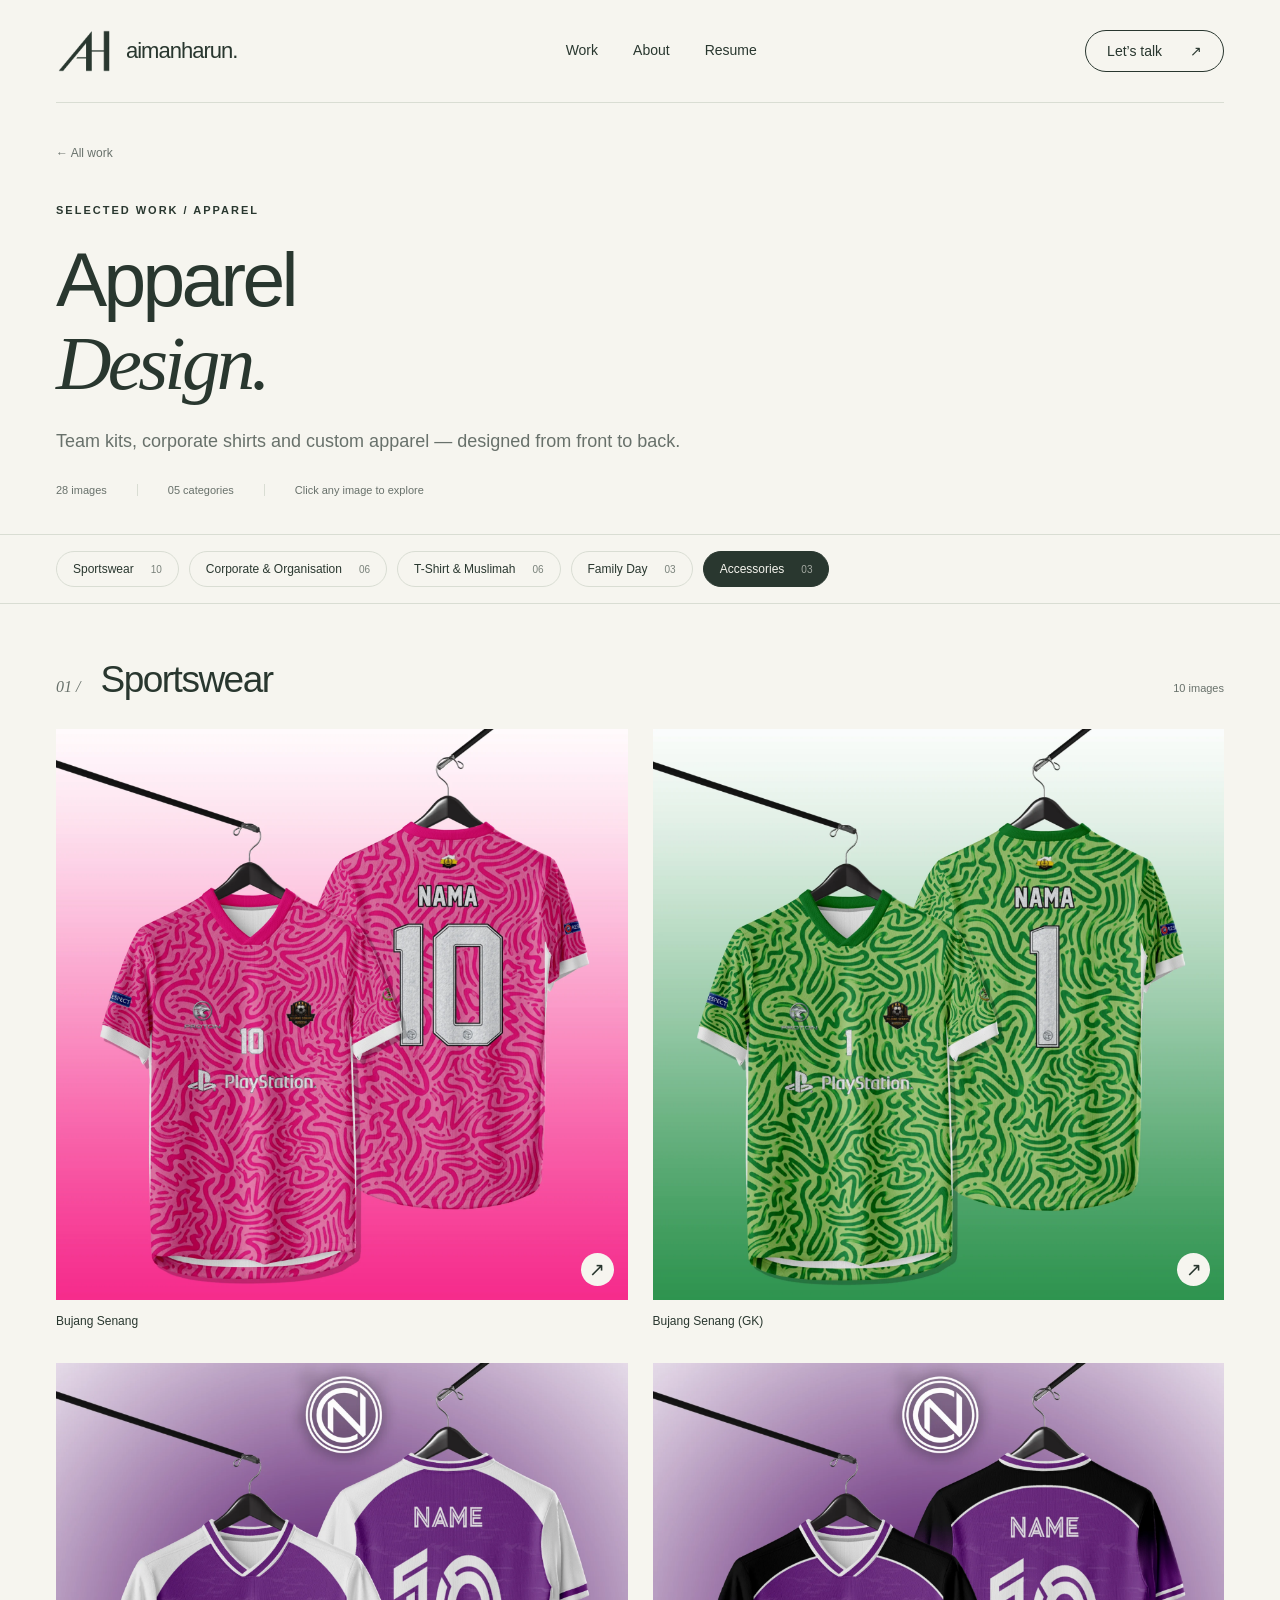
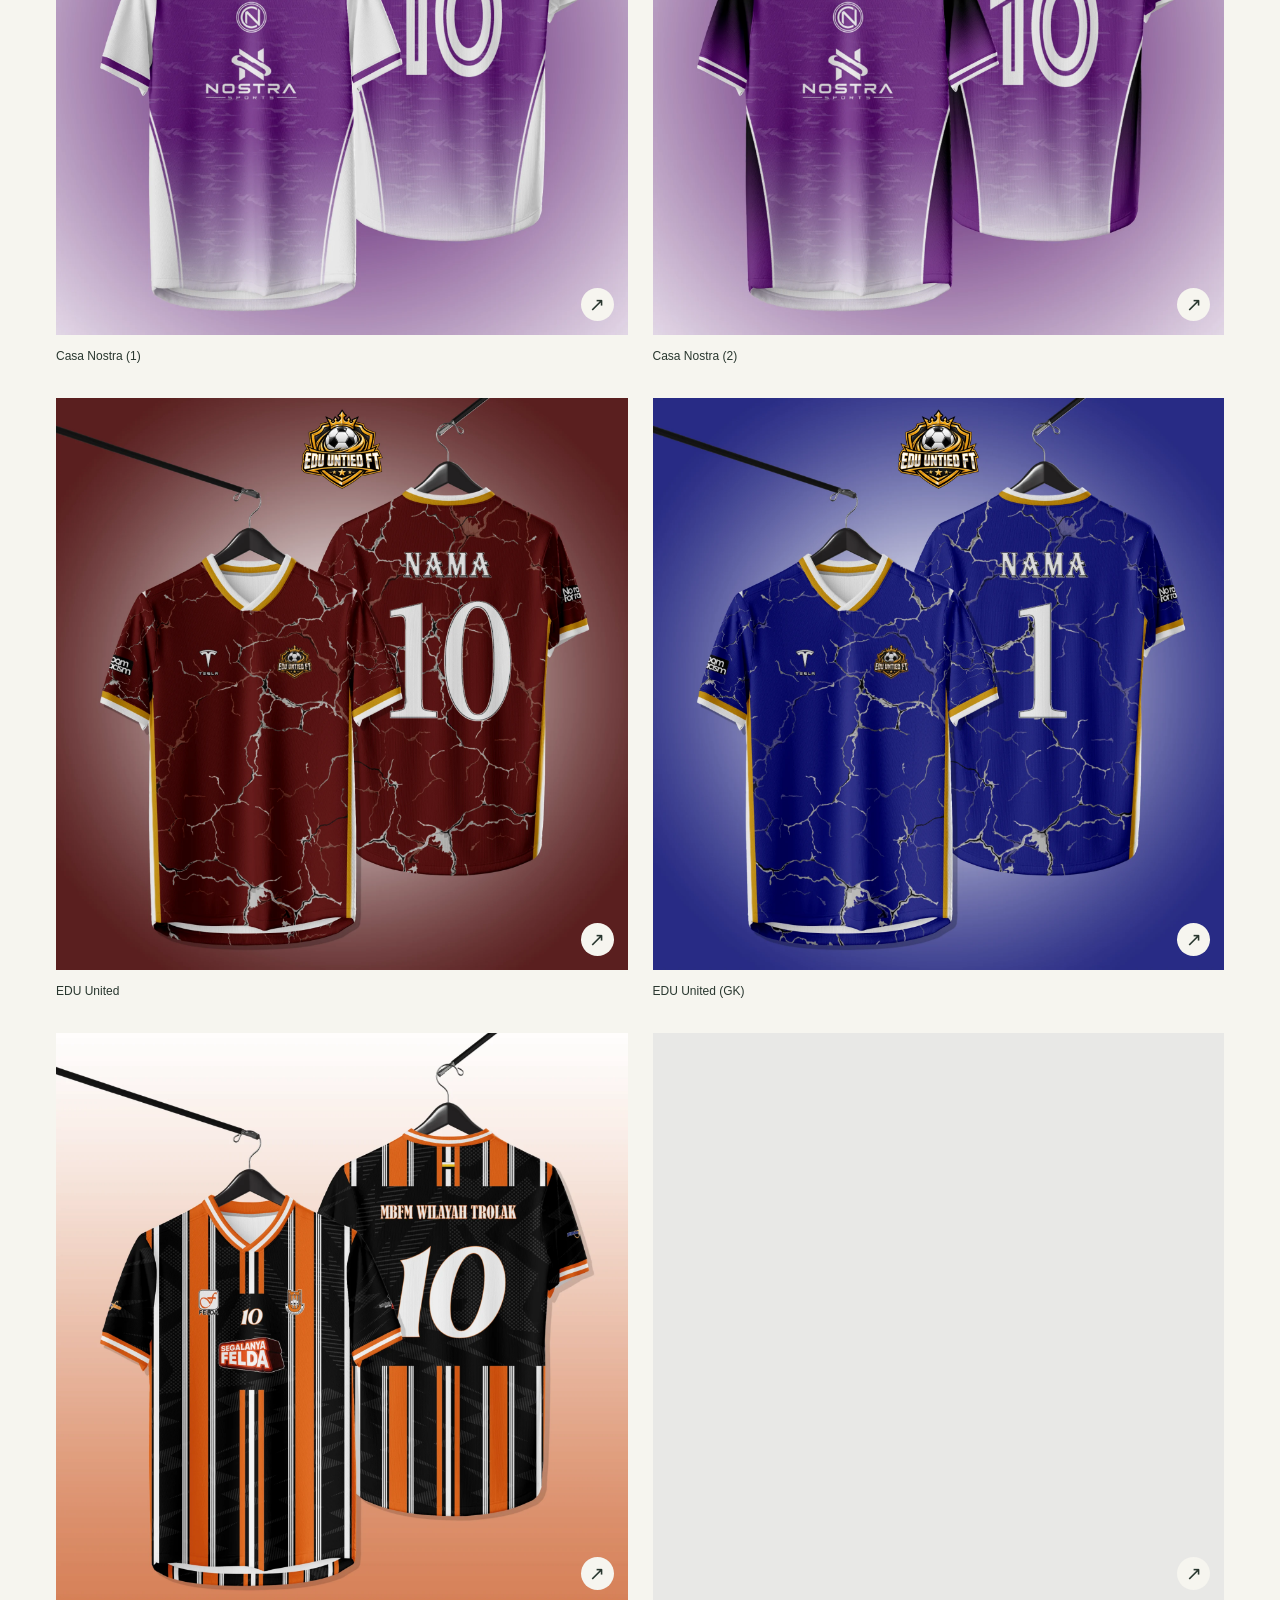
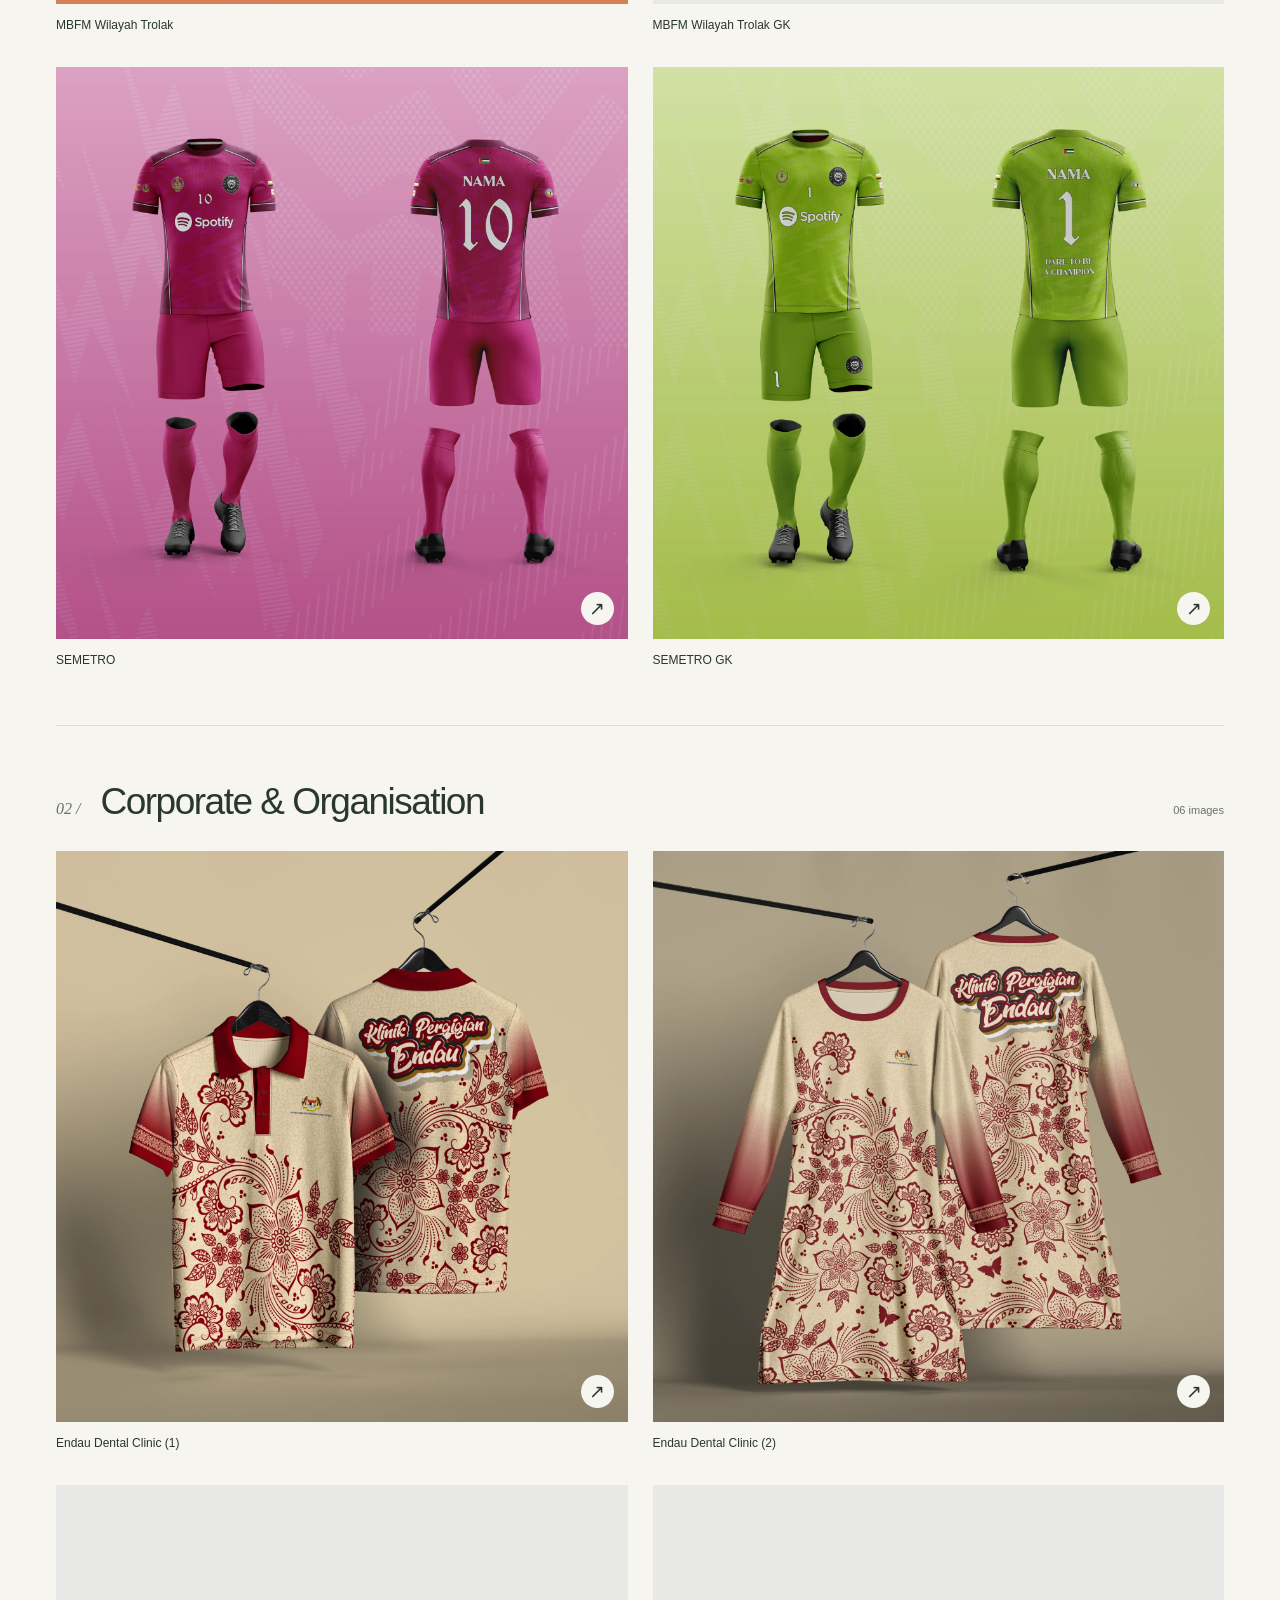
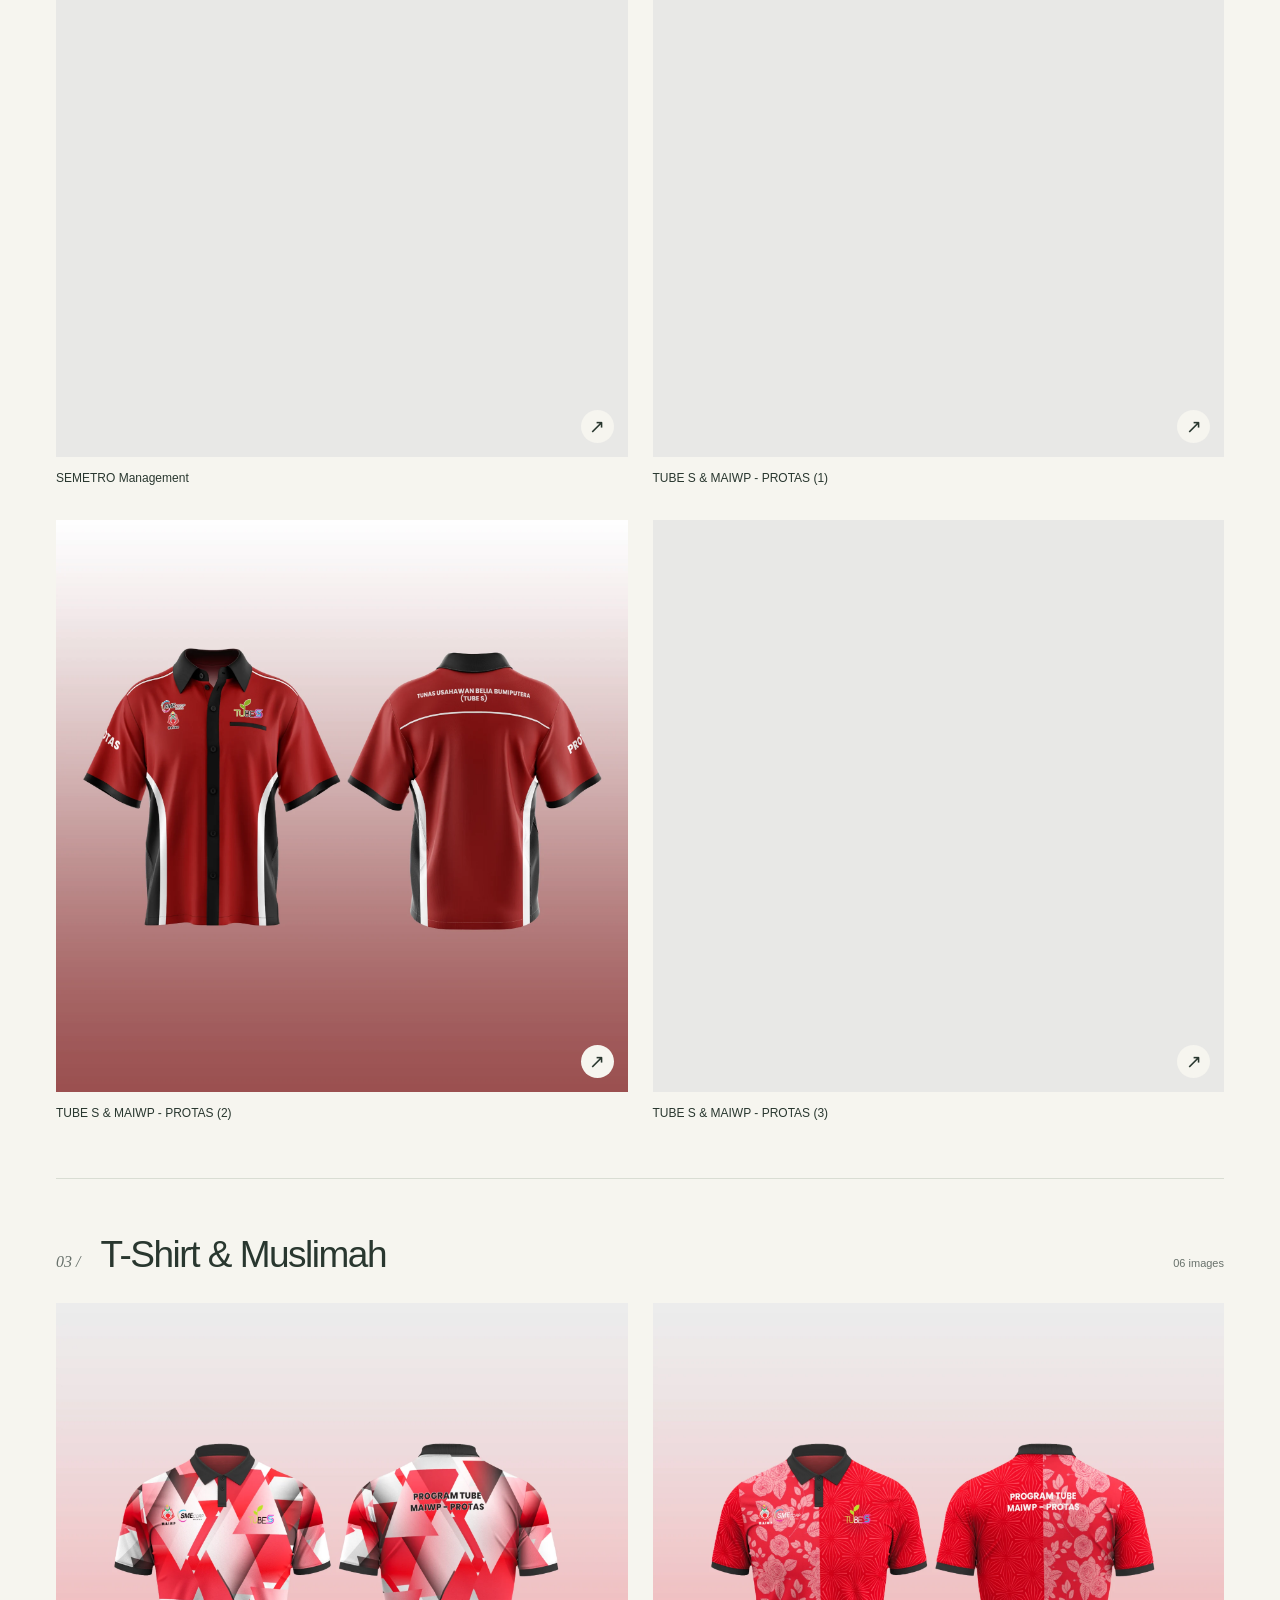
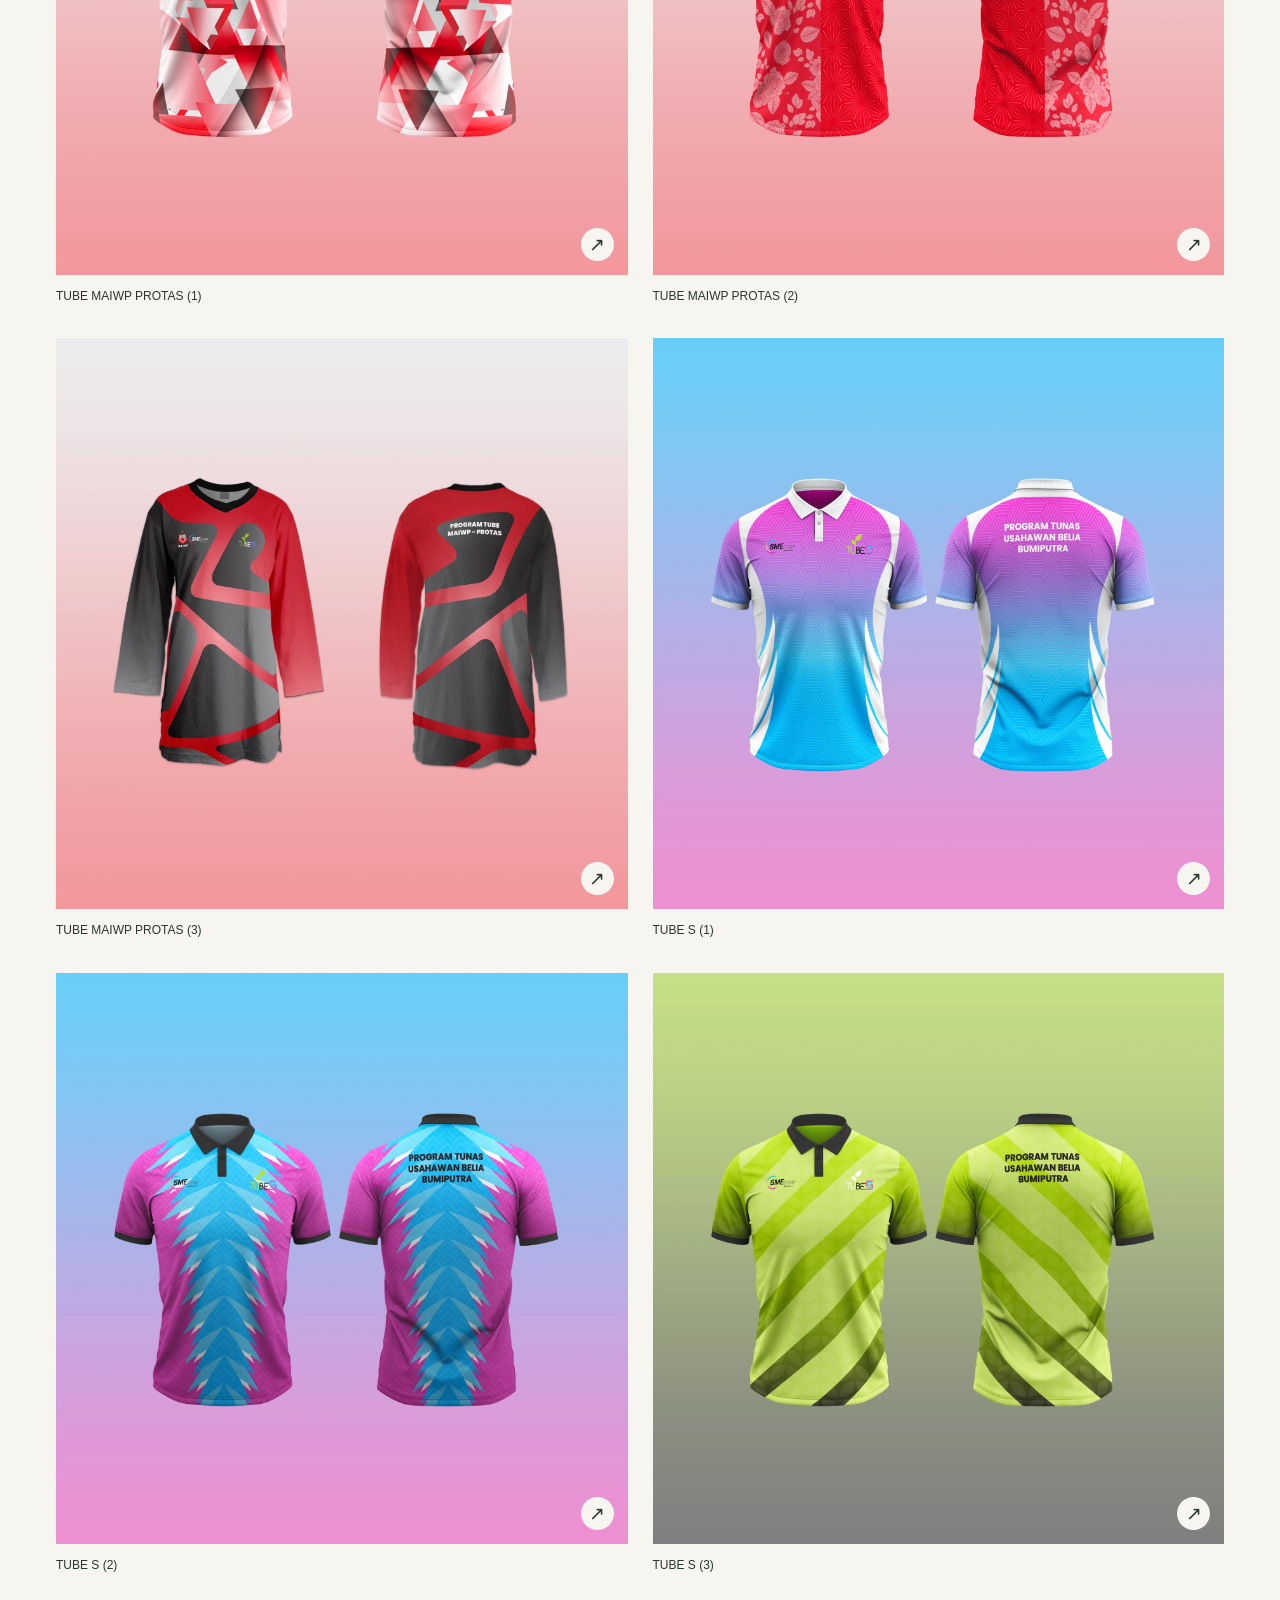
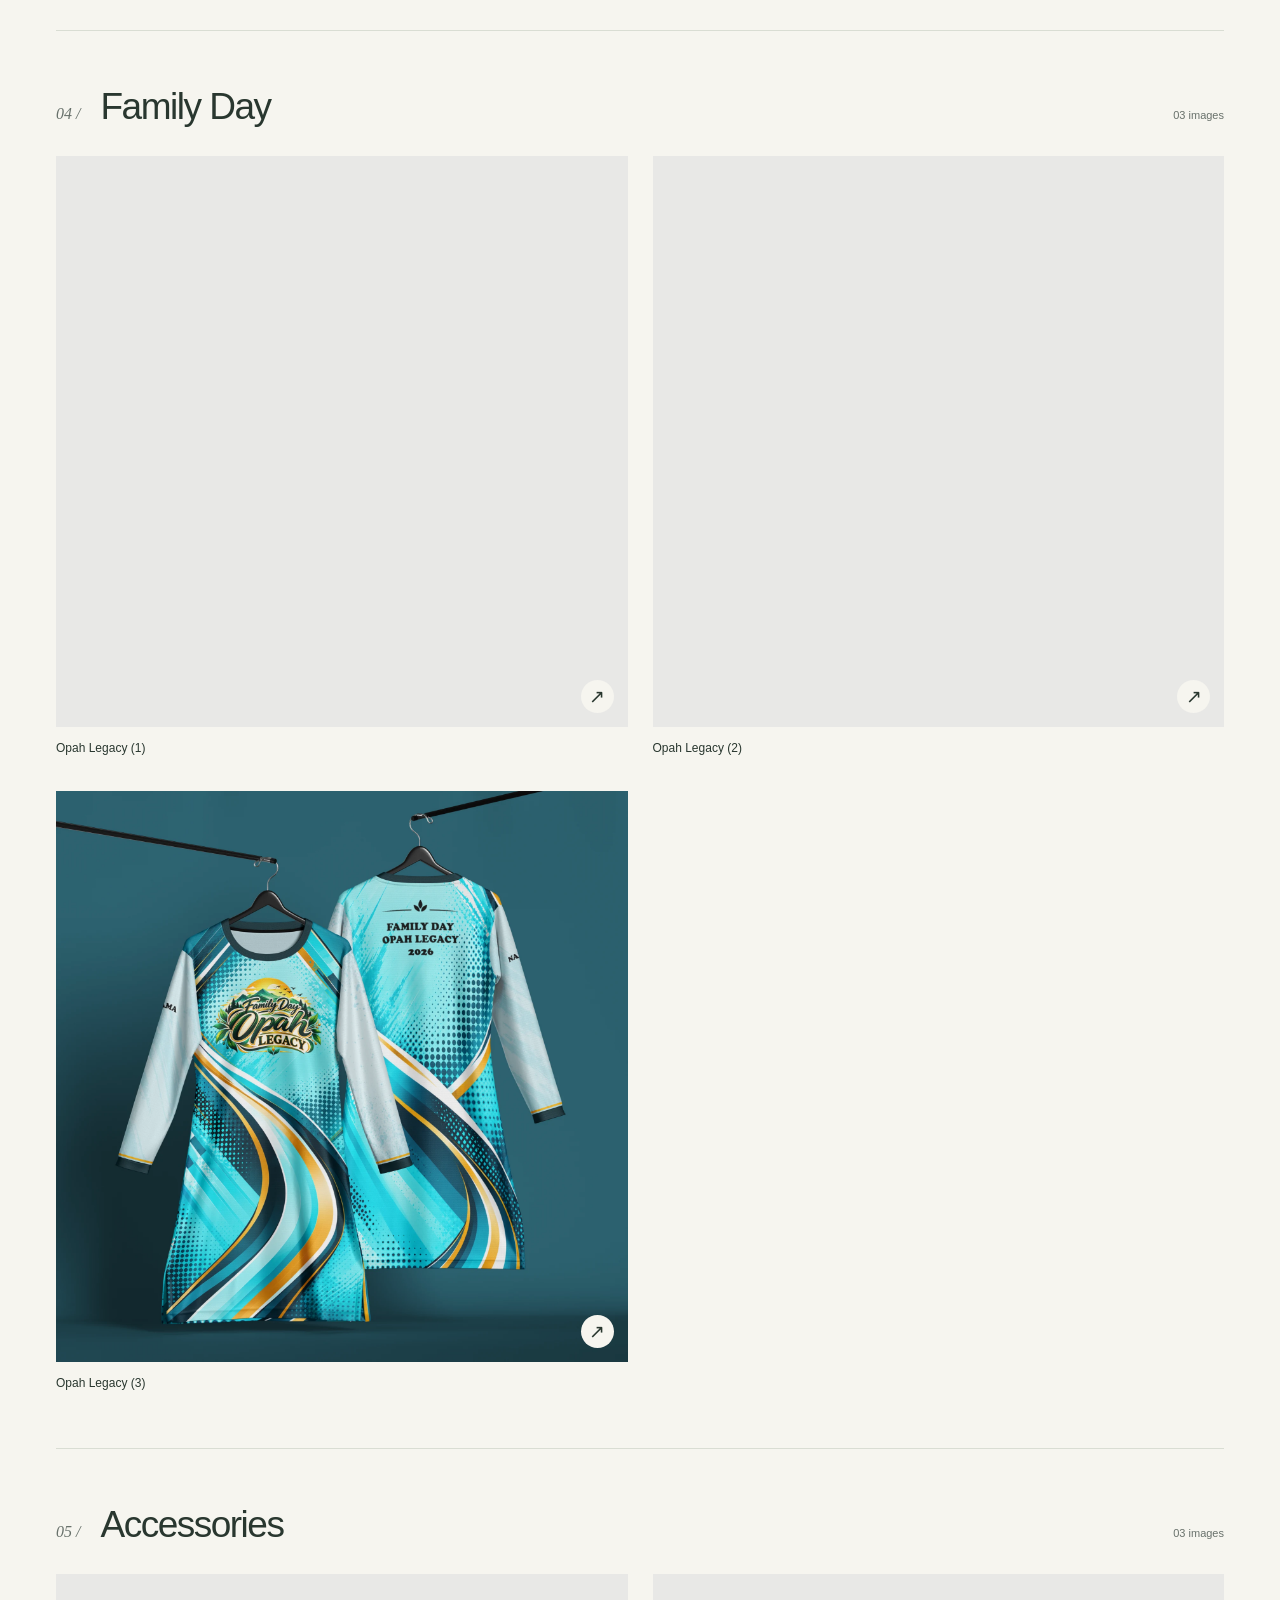
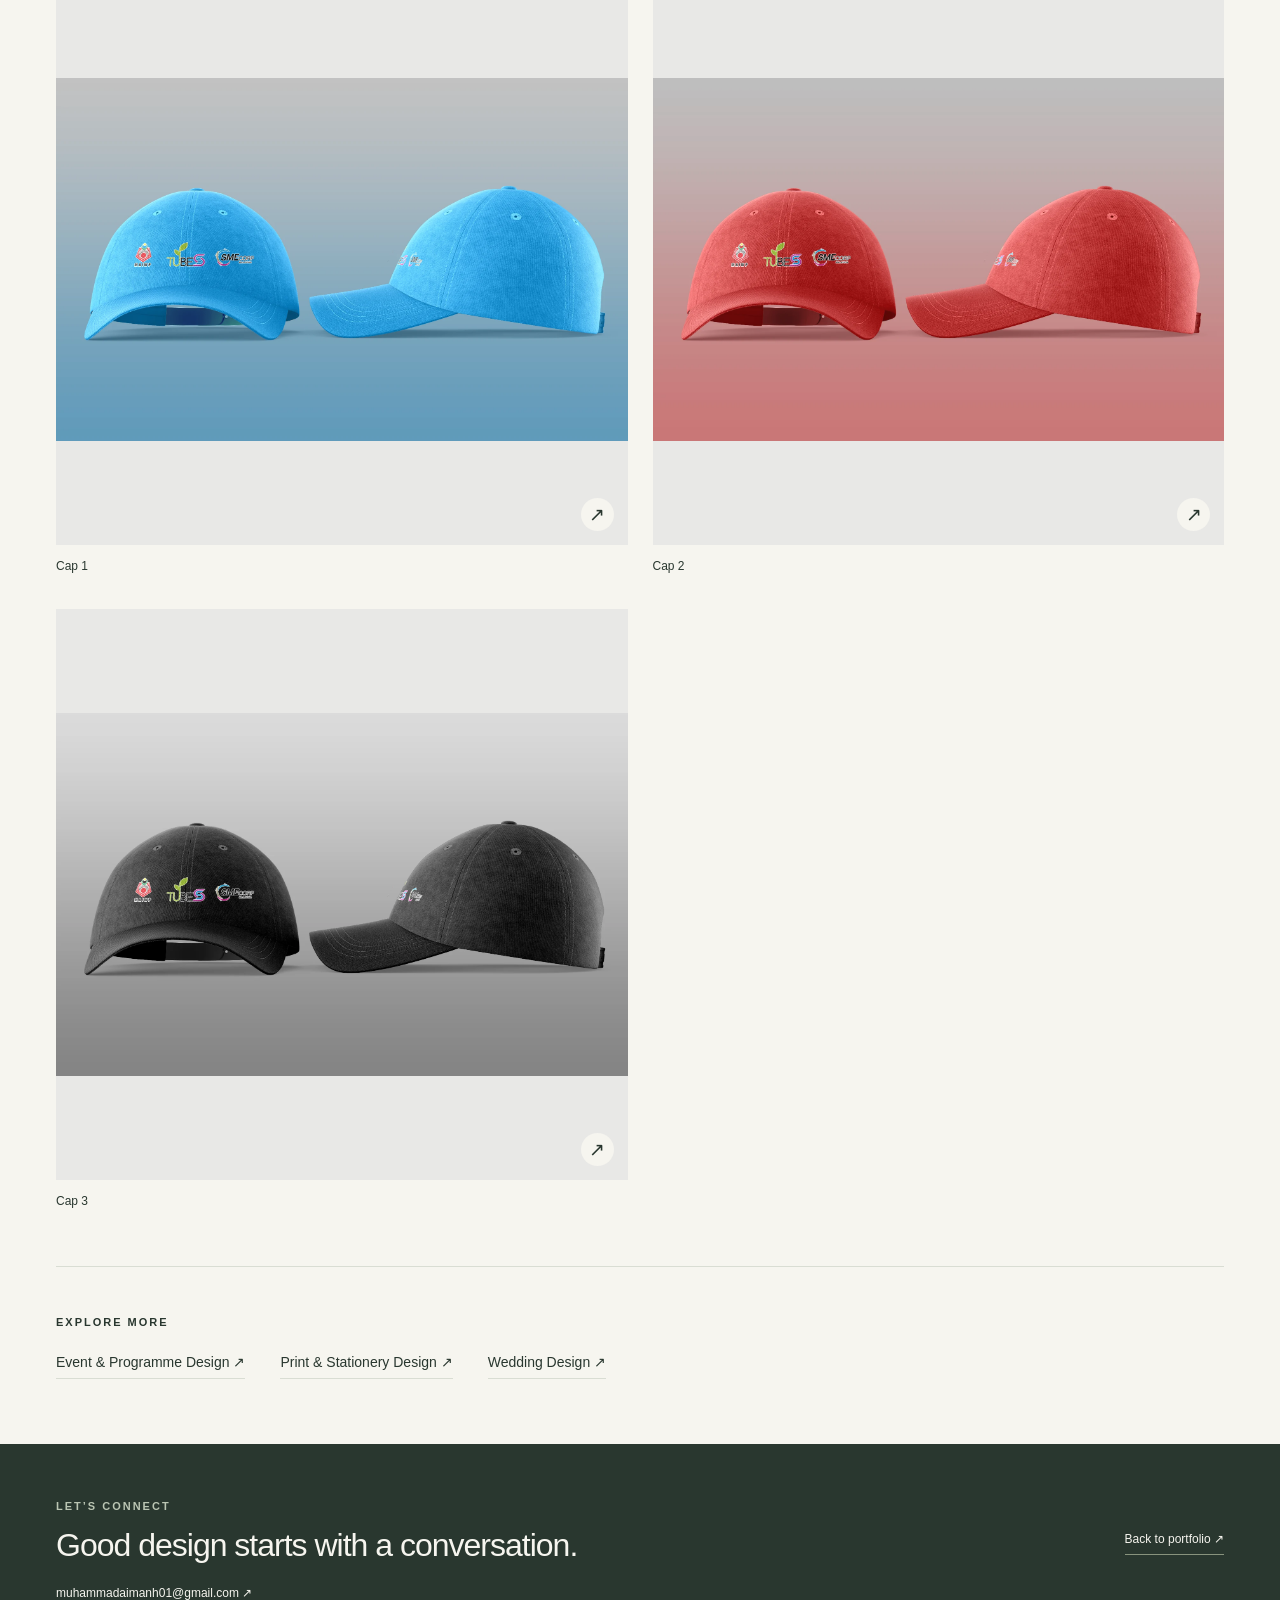
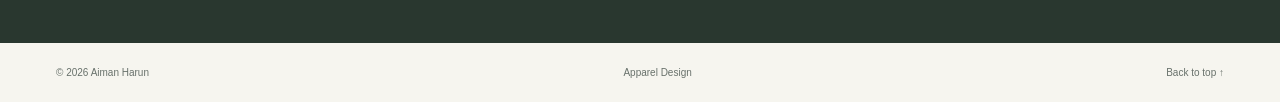
==== apparel.html @ 838d097e "Add files via upload" ====
<!doctype html><html lang="en"><head><meta charset="utf-8"><meta name="viewport" content="width=device-width, initial-scale=1"><title>Apparel Design — Aiman Harun</title><meta name="description" content="Team kits, corporate shirts and custom apparel — designed from front to back. Graphic design portfolio by Aiman Harun."><meta name="theme-color" content="#f6f5ef"><link rel="stylesheet" href="styles.css"><link rel="stylesheet" href="gallery.css"><script src="gallery.js" defer></script><link id="site-favicon" rel="icon" href="images/brand/favicon-light.png" type="image/png" sizes="64x64"><script src="favicon.js" defer></script></head><body class="collection-page apparel-collection"><a class="skip" href="#gallery">Skip to gallery</a><header class="nav wrap"><a class="wordmark" href="index.html" aria-label="Aiman Harun home"><img class="brand-logo" src="images/brand/logo-ah.webp" alt="AH" width="60" height="60"><span class="brand-name">aiman<span>harun.</span></span></a><nav aria-label="Main navigation"><a href="index.html#work">Work</a><a href="index.html#about">About</a><a class="resume-nav" href="resume.pdf" target="_blank" rel="noopener noreferrer" title="Open my resume (PDF) in a new tab">Resume</a></nav><a class="nav-contact" href="index.html#contact">Let’s talk <span>↗</span></a></header><main><section class="case-intro wrap"><a class="back-link" href="index.html#work">← All work</a><p class="eyebrow">SELECTED WORK / APPAREL</p><h1>Apparel<br><em>Design.</em></h1><p class="case-lead">Team kits, corporate shirts and custom apparel — designed from front to back.</p><div class="collection-overview"><span>28 images</span><span>05 categories</span><span>Click any image to explore</span></div></section><div class="gallery-nav-shell"><nav class="gallery-nav wrap" aria-label="Artwork categories"><a href="#sportswear">Sportswear <span>10</span></a><a href="#corporate">Corporate &amp; Organisation <span>06</span></a><a href="#tshirts">T-Shirt &amp; Muslimah <span>06</span></a><a href="#family-day">Family Day <span>03</span></a><a href="#accessories">Accessories <span>03</span></a></nav></div><div class="wrap" id="gallery"><section class="gallery-section" id="sportswear"><div class="gallery-heading"><span class="case-number">01 /</span><h2>Sportswear</h2><span class="gallery-count">10 images</span></div><div class="artwork-grid"><figure class="gallery-item"><a class="artwork-link" href="images/apparel/Sportswear/Bujang%20Senang.webp" data-caption="Bujang Senang" aria-label="Enlarge Bujang Senang"><img src="images/apparel/Sportswear/Bujang%20Senang.webp" alt="Bujang Senang" width="1800" height="1800" loading="lazy" decoding="async"><span class="zoom-icon" aria-hidden="true">↗</span></a><figcaption>Bujang Senang</figcaption></figure><figure class="gallery-item"><a class="artwork-link" href="images/apparel/Sportswear/Bujang%20Senang%20%28GK%29.webp" data-caption="Bujang Senang (GK)" aria-label="Enlarge Bujang Senang (GK)"><img src="images/apparel/Sportswear/Bujang%20Senang%20%28GK%29.webp" alt="Bujang Senang (GK)" width="1800" height="1800" loading="lazy" decoding="async"><span class="zoom-icon" aria-hidden="true">↗</span></a><figcaption>Bujang Senang (GK)</figcaption></figure><figure class="gallery-item"><a class="artwork-link" href="images/apparel/Sportswear/Casa%20Nostra%20%281%29.webp" data-caption="Casa Nostra (1)" aria-label="Enlarge Casa Nostra (1)"><img src="images/apparel/Sportswear/Casa%20Nostra%20%281%29.webp" alt="Casa Nostra (1)" width="1800" height="1800" loading="lazy" decoding="async"><span class="zoom-icon" aria-hidden="true">↗</span></a><figcaption>Casa Nostra (1)</figcaption></figure><figure class="gallery-item"><a class="artwork-link" href="images/apparel/Sportswear/Casa%20Nostra%20%282%29.webp" data-caption="Casa Nostra (2)" aria-label="Enlarge Casa Nostra (2)"><img src="images/apparel/Sportswear/Casa%20Nostra%20%282%29.webp" alt="Casa Nostra (2)" width="1800" height="1800" loading="lazy" decoding="async"><span class="zoom-icon" aria-hidden="true">↗</span></a><figcaption>Casa Nostra (2)</figcaption></figure><figure class="gallery-item"><a class="artwork-link" href="images/apparel/Sportswear/EDU%20United.webp" data-caption="EDU United" aria-label="Enlarge EDU United"><img src="images/apparel/Sportswear/EDU%20United.webp" alt="EDU United" width="1800" height="1800" loading="lazy" decoding="async"><span class="zoom-icon" aria-hidden="true">↗</span></a><figcaption>EDU United</figcaption></figure><figure class="gallery-item"><a class="artwork-link" href="images/apparel/Sportswear/EDU%20United%20%28GK%29.webp" data-caption="EDU United (GK)" aria-label="Enlarge EDU United (GK)"><img src="images/apparel/Sportswear/EDU%20United%20%28GK%29.webp" alt="EDU United (GK)" width="1800" height="1800" loading="lazy" decoding="async"><span class="zoom-icon" aria-hidden="true">↗</span></a><figcaption>EDU United (GK)</figcaption></figure><figure class="gallery-item"><a class="artwork-link" href="images/apparel/Sportswear/MBFM%20Wilayah%20Trolak.webp" data-caption="MBFM Wilayah Trolak" aria-label="Enlarge MBFM Wilayah Trolak"><img src="images/apparel/Sportswear/MBFM%20Wilayah%20Trolak.webp" alt="MBFM Wilayah Trolak" width="1800" height="1800" loading="lazy" decoding="async"><span class="zoom-icon" aria-hidden="true">↗</span></a><figcaption>MBFM Wilayah Trolak</figcaption></figure><figure class="gallery-item"><a class="artwork-link" href="images/apparel/Sportswear/MBFM%20Wilayah%20Trolak%20GK.webp" data-caption="MBFM Wilayah Trolak GK" aria-label="Enlarge MBFM Wilayah Trolak GK"><img src="images/apparel/Sportswear/MBFM%20Wilayah%20Trolak%20GK.webp" alt="MBFM Wilayah Trolak GK" width="1800" height="1800" loading="lazy" decoding="async"><span class="zoom-icon" aria-hidden="true">↗</span></a><figcaption>MBFM Wilayah Trolak GK</figcaption></figure><figure class="gallery-item"><a class="artwork-link" href="images/apparel/Sportswear/SEMETRO.webp" data-caption="SEMETRO" aria-label="Enlarge SEMETRO"><img src="images/apparel/Sportswear/SEMETRO.webp" alt="SEMETRO" width="1800" height="1800" loading="lazy" decoding="async"><span class="zoom-icon" aria-hidden="true">↗</span></a><figcaption>SEMETRO</figcaption></figure><figure class="gallery-item"><a class="artwork-link" href="images/apparel/Sportswear/SEMETRO%20GK.webp" data-caption="SEMETRO GK" aria-label="Enlarge SEMETRO GK"><img src="images/apparel/Sportswear/SEMETRO%20GK.webp" alt="SEMETRO GK" width="1800" height="1800" loading="lazy" decoding="async"><span class="zoom-icon" aria-hidden="true">↗</span></a><figcaption>SEMETRO GK</figcaption></figure></div></section><section class="gallery-section" id="corporate"><div class="gallery-heading"><span class="case-number">02 /</span><h2>Corporate &amp; Organisation</h2><span class="gallery-count">06 images</span></div><div class="artwork-grid"><figure class="gallery-item"><a class="artwork-link" href="images/apparel/Corporate%20%26%20Organisation/Endau%20Dental%20Clinic%20%281%29.webp" data-caption="Endau Dental Clinic (1)" aria-label="Enlarge Endau Dental Clinic (1)"><img src="images/apparel/Corporate%20%26%20Organisation/Endau%20Dental%20Clinic%20%281%29.webp" alt="Endau Dental Clinic (1)" width="1800" height="1800" loading="lazy" decoding="async"><span class="zoom-icon" aria-hidden="true">↗</span></a><figcaption>Endau Dental Clinic (1)</figcaption></figure><figure class="gallery-item"><a class="artwork-link" href="images/apparel/Corporate%20%26%20Organisation/Endau%20Dental%20Clinic%20%282%29.webp" data-caption="Endau Dental Clinic (2)" aria-label="Enlarge Endau Dental Clinic (2)"><img src="images/apparel/Corporate%20%26%20Organisation/Endau%20Dental%20Clinic%20%282%29.webp" alt="Endau Dental Clinic (2)" width="1800" height="1800" loading="lazy" decoding="async"><span class="zoom-icon" aria-hidden="true">↗</span></a><figcaption>Endau Dental Clinic (2)</figcaption></figure><figure class="gallery-item"><a class="artwork-link" href="images/apparel/Corporate%20%26%20Organisation/SEMETRO%20Management.webp" data-caption="SEMETRO Management" aria-label="Enlarge SEMETRO Management"><img src="images/apparel/Corporate%20%26%20Organisation/SEMETRO%20Management.webp" alt="SEMETRO Management" width="1800" height="1800" loading="lazy" decoding="async"><span class="zoom-icon" aria-hidden="true">↗</span></a><figcaption>SEMETRO Management</figcaption></figure><figure class="gallery-item"><a class="artwork-link" href="images/apparel/Corporate%20%26%20Organisation/TUBE%20S%20%26%20MAIWP%20-%20PROTAS%20%281%29.webp" data-caption="TUBE S &amp; MAIWP - PROTAS (1)" aria-label="Enlarge TUBE S &amp; MAIWP - PROTAS (1)"><img src="images/apparel/Corporate%20%26%20Organisation/TUBE%20S%20%26%20MAIWP%20-%20PROTAS%20%281%29.webp" alt="TUBE S &amp; MAIWP - PROTAS (1)" width="1800" height="1800" loading="lazy" decoding="async"><span class="zoom-icon" aria-hidden="true">↗</span></a><figcaption>TUBE S &amp; MAIWP - PROTAS (1)</figcaption></figure><figure class="gallery-item"><a class="artwork-link" href="images/apparel/Corporate%20%26%20Organisation/TUBE%20S%20%26%20MAIWP%20-%20PROTAS%20%282%29.webp" data-caption="TUBE S &amp; MAIWP - PROTAS (2)" aria-label="Enlarge TUBE S &amp; MAIWP - PROTAS (2)"><img src="images/apparel/Corporate%20%26%20Organisation/TUBE%20S%20%26%20MAIWP%20-%20PROTAS%20%282%29.webp" alt="TUBE S &amp; MAIWP - PROTAS (2)" width="1800" height="1800" loading="lazy" decoding="async"><span class="zoom-icon" aria-hidden="true">↗</span></a><figcaption>TUBE S &amp; MAIWP - PROTAS (2)</figcaption></figure><figure class="gallery-item"><a class="artwork-link" href="images/apparel/Corporate%20%26%20Organisation/TUBE%20S%20%26%20MAIWP%20-%20PROTAS%20%283%29.webp" data-caption="TUBE S &amp; MAIWP - PROTAS (3)" aria-label="Enlarge TUBE S &amp; MAIWP - PROTAS (3)"><img src="images/apparel/Corporate%20%26%20Organisation/TUBE%20S%20%26%20MAIWP%20-%20PROTAS%20%283%29.webp" alt="TUBE S &amp; MAIWP - PROTAS (3)" width="1800" height="1800" loading="lazy" decoding="async"><span class="zoom-icon" aria-hidden="true">↗</span></a><figcaption>TUBE S &amp; MAIWP - PROTAS (3)</figcaption></figure></div></section><section class="gallery-section" id="tshirts"><div class="gallery-heading"><span class="case-number">03 /</span><h2>T-Shirt &amp; Muslimah</h2><span class="gallery-count">06 images</span></div><div class="artwork-grid"><figure class="gallery-item"><a class="artwork-link" href="images/apparel/T-Shirt%20%26%20Muslimah/TUBE%20MAIWP%20PROTAS%20%281%29.webp" data-caption="TUBE MAIWP PROTAS (1)" aria-label="Enlarge TUBE MAIWP PROTAS (1)"><img src="images/apparel/T-Shirt%20%26%20Muslimah/TUBE%20MAIWP%20PROTAS%20%281%29.webp" alt="TUBE MAIWP PROTAS (1)" width="1800" height="1800" loading="lazy" decoding="async"><span class="zoom-icon" aria-hidden="true">↗</span></a><figcaption>TUBE MAIWP PROTAS (1)</figcaption></figure><figure class="gallery-item"><a class="artwork-link" href="images/apparel/T-Shirt%20%26%20Muslimah/TUBE%20MAIWP%20PROTAS%20%282%29.webp" data-caption="TUBE MAIWP PROTAS (2)" aria-label="Enlarge TUBE MAIWP PROTAS (2)"><img src="images/apparel/T-Shirt%20%26%20Muslimah/TUBE%20MAIWP%20PROTAS%20%282%29.webp" alt="TUBE MAIWP PROTAS (2)" width="1800" height="1800" loading="lazy" decoding="async"><span class="zoom-icon" aria-hidden="true">↗</span></a><figcaption>TUBE MAIWP PROTAS (2)</figcaption></figure><figure class="gallery-item"><a class="artwork-link" href="images/apparel/T-Shirt%20%26%20Muslimah/TUBE%20MAIWP%20PROTAS%20%283%29.webp" data-caption="TUBE MAIWP PROTAS (3)" aria-label="Enlarge TUBE MAIWP PROTAS (3)"><img src="images/apparel/T-Shirt%20%26%20Muslimah/TUBE%20MAIWP%20PROTAS%20%283%29.webp" alt="TUBE MAIWP PROTAS (3)" width="1800" height="1800" loading="lazy" decoding="async"><span class="zoom-icon" aria-hidden="true">↗</span></a><figcaption>TUBE MAIWP PROTAS (3)</figcaption></figure><figure class="gallery-item"><a class="artwork-link" href="images/apparel/T-Shirt%20%26%20Muslimah/TUBE%20S%20%281%29.webp" data-caption="TUBE S (1)" aria-label="Enlarge TUBE S (1)"><img src="images/apparel/T-Shirt%20%26%20Muslimah/TUBE%20S%20%281%29.webp" alt="TUBE S (1)" width="1800" height="1800" loading="lazy" decoding="async"><span class="zoom-icon" aria-hidden="true">↗</span></a><figcaption>TUBE S (1)</figcaption></figure><figure class="gallery-item"><a class="artwork-link" href="images/apparel/T-Shirt%20%26%20Muslimah/TUBE%20S%20%282%29.webp" data-caption="TUBE S (2)" aria-label="Enlarge TUBE S (2)"><img src="images/apparel/T-Shirt%20%26%20Muslimah/TUBE%20S%20%282%29.webp" alt="TUBE S (2)" width="1800" height="1800" loading="lazy" decoding="async"><span class="zoom-icon" aria-hidden="true">↗</span></a><figcaption>TUBE S (2)</figcaption></figure><figure class="gallery-item"><a class="artwork-link" href="images/apparel/T-Shirt%20%26%20Muslimah/TUBE%20S%20%283%29.webp" data-caption="TUBE S (3)" aria-label="Enlarge TUBE S (3)"><img src="images/apparel/T-Shirt%20%26%20Muslimah/TUBE%20S%20%283%29.webp" alt="TUBE S (3)" width="1800" height="1800" loading="lazy" decoding="async"><span class="zoom-icon" aria-hidden="true">↗</span></a><figcaption>TUBE S (3)</figcaption></figure></div></section><section class="gallery-section" id="family-day"><div class="gallery-heading"><span class="case-number">04 /</span><h2>Family Day</h2><span class="gallery-count">03 images</span></div><div class="artwork-grid"><figure class="gallery-item"><a class="artwork-link" href="images/apparel/Family%20Day/Opah%20Legacy%20%281%29.webp" data-caption="Opah Legacy (1)" aria-label="Enlarge Opah Legacy (1)"><img src="images/apparel/Family%20Day/Opah%20Legacy%20%281%29.webp" alt="Opah Legacy (1)" width="1800" height="1800" loading="lazy" decoding="async"><span class="zoom-icon" aria-hidden="true">↗</span></a><figcaption>Opah Legacy (1)</figcaption></figure><figure class="gallery-item"><a class="artwork-link" href="images/apparel/Family%20Day/Opah%20Legacy%20%282%29.webp" data-caption="Opah Legacy (2)" aria-label="Enlarge Opah Legacy (2)"><img src="images/apparel/Family%20Day/Opah%20Legacy%20%282%29.webp" alt="Opah Legacy (2)" width="1800" height="1800" loading="lazy" decoding="async"><span class="zoom-icon" aria-hidden="true">↗</span></a><figcaption>Opah Legacy (2)</figcaption></figure><figure class="gallery-item"><a class="artwork-link" href="images/apparel/Family%20Day/Opah%20Legacy%20%283%29.webp" data-caption="Opah Legacy (3)" aria-label="Enlarge Opah Legacy (3)"><img src="images/apparel/Family%20Day/Opah%20Legacy%20%283%29.webp" alt="Opah Legacy (3)" width="1800" height="1800" loading="lazy" decoding="async"><span class="zoom-icon" aria-hidden="true">↗</span></a><figcaption>Opah Legacy (3)</figcaption></figure></div></section><section class="gallery-section" id="accessories"><div class="gallery-heading"><span class="case-number">05 /</span><h2>Accessories</h2><span class="gallery-count">03 images</span></div><div class="artwork-grid"><figure class="gallery-item"><a class="artwork-link" href="images/apparel/Accessories/Cap%201.webp" data-caption="Cap 1" aria-label="Enlarge Cap 1"><img src="images/apparel/Accessories/Cap%201.webp" alt="Cap 1" width="1800" height="1145" loading="lazy" decoding="async"><span class="zoom-icon" aria-hidden="true">↗</span></a><figcaption>Cap 1</figcaption></figure><figure class="gallery-item"><a class="artwork-link" href="images/apparel/Accessories/Cap%202.webp" data-caption="Cap 2" aria-label="Enlarge Cap 2"><img src="images/apparel/Accessories/Cap%202.webp" alt="Cap 2" width="1800" height="1145" loading="lazy" decoding="async"><span class="zoom-icon" aria-hidden="true">↗</span></a><figcaption>Cap 2</figcaption></figure><figure class="gallery-item"><a class="artwork-link" href="images/apparel/Accessories/Cap%203.webp" data-caption="Cap 3" aria-label="Enlarge Cap 3"><img src="images/apparel/Accessories/Cap%203.webp" alt="Cap 3" width="1800" height="1145" loading="lazy" decoding="async"><span class="zoom-icon" aria-hidden="true">↗</span></a><figcaption>Cap 3</figcaption></figure></div></section><section class="related-work"><p class="eyebrow">EXPLORE MORE</p><div><a href="event-branding.html">Event &amp; Programme Design ↗</a><a href="print-stationery.html">Print &amp; Stationery Design ↗</a><a href="wedding.html">Wedding Design ↗</a></div></section></div><section class="case-end"><div class="wrap"><div><p class="eyebrow">LET’S CONNECT</p><h2>Good design starts with a conversation.</h2><a href="mailto:muhammadaimanh01@gmail.com">muhammadaimanh01@gmail.com ↗</a></div><a class="case-back" href="index.html#work">Back to portfolio ↗</a></div></section></main><footer class="wrap"><span>© <span id="year">2026</span> Aiman Harun</span><span>Apparel Design</span><a href="#">Back to top ↑</a></footer><dialog class="image-viewer" id="image-viewer" aria-label="Enlarged artwork"><div class="viewer-bar"><p id="viewer-caption"></p><button id="viewer-close" aria-label="Close enlarged artwork">Close ✕</button></div><div class="viewer-canvas"><img id="viewer-image" alt=""></div><div class="viewer-controls"><button id="previous-image" aria-label="Previous artwork">← Previous</button><span id="image-position" aria-live="polite"></span><button id="next-image" aria-label="Next artwork">Next →</button></div><p class="viewer-help">Arrow keys to browse · Esc to close</p></dialog></body></html>
---- styles.css ----
:root{--paper:#f6f5ef;--ink:#29372f;--muted:#68716b;--line:#d9ddd3;--accent:#dce78b}*{box-sizing:border-box}html{scroll-behavior:smooth;scroll-padding-top:30px}body{margin:0;background:var(--paper);color:var(--ink);font-family:Arial,Helvetica,sans-serif;-webkit-font-smoothing:antialiased}a{color:inherit;text-decoration:none}button{font:inherit;color:inherit;cursor:pointer}a:focus-visible,button:focus-visible{outline:3px solid #658832;outline-offset:5px}::selection{background:var(--accent)}.wrap{width:min(1280px,calc(100% - 112px));margin:auto}.nav{display:flex;align-items:center;justify-content:space-between;padding:32px 0;border-bottom:1px solid var(--line);gap:25px}.wordmark{font-size:25px;letter-spacing:-1.5px;font-weight:800}.wordmark span{font-weight:400}.nav nav{display:flex;gap:35px;font-size:14px}.nav nav a:hover{opacity:.6}.nav-contact{border:1px solid var(--ink);border-radius:50px;padding:12px 21px;font-size:14px}.nav-contact span{margin-left:24px}.hero{padding-top:81px;padding-bottom:80px}.eyebrow{font-size:11px;letter-spacing:2px;font-weight:600;line-height:1.7}.dot{display:inline-block;width:7px;height:7px;background:#788f3e;border-radius:50%;margin-right:10px;flex-shrink:0}h1{position:relative;font-size:clamp(52px,6.2vw,88px);letter-spacing:-5px;line-height:1.08;font-weight:500;margin:32px 0 34px}h1>span:first-of-type{font-family:Georgia,serif;font-style:italic;font-weight:400}.hero-star{position:absolute;right:12px;top:5px;color:#829357;font-size:105px;font-weight:400}.hero-bottom{display:flex;justify-content:space-between;align-items:flex-end;gap:25px}.hero-bottom p{max-width:415px;font-size:16px;line-height:1.8;color:var(--muted);margin:0}.text-link{display:inline-flex;align-items:center;gap:42px;font-size:14px;border-bottom:1px solid var(--ink);padding:10px 0}.text-link span{font-size:25px}.work{padding-bottom:90px;border-top:1px solid var(--line);padding-top:43px}.section-heading{display:flex;align-items:flex-end;justify-content:space-between;gap:20px}h2{font-size:45px;letter-spacing:-2px;line-height:1.15;font-weight:500;margin:10px 0 0}.serif{font-family:Georgia,serif;color:#7f9348}.muted{font-size:13px;color:var(--muted)}.draft-note{background:#eceee3;color:#5b6658;font-size:12px;line-height:1.6;padding:12px 16px;margin:25px 0 23px;border-radius:4px}.filters{display:flex;gap:8px;flex-wrap:wrap;margin-bottom:30px}.filter{border:1px solid var(--line);background:transparent;border-radius:30px;padding:11px 20px;font-size:12px}.filter.active{background:var(--ink);border-color:var(--ink);color:var(--paper)}.filter small{margin-left:8px;opacity:.6}.project-grid{display:grid;grid-template-columns:1fr 1fr;gap:40px 28px}.project-card{text-align:left;border:0;padding:0;background:none;width:100%;display:block}.project-image{overflow:hidden;position:relative;background:#e5e6dd;aspect-ratio:4/3}.project-image img{width:100%;height:100%;object-fit:cover;display:block;transition:transform .5s}.project-card:hover img{transform:scale(1.035)}.project-image .open{position:absolute;right:19px;bottom:19px;border-radius:50%;width:40px;height:40px;background:var(--paper);display:grid;place-items:center;font-size:23px;transition:transform .2s}.project-card:hover .open{transform:rotate(45deg)}.project-meta{display:flex;justify-content:space-between;align-items:center;gap:12px;margin-top:16px}.project-meta h3{font-size:18px;font-weight:500;letter-spacing:-.4px;margin:0}.project-meta p{font-size:11px;color:var(--muted);margin:0}.about{background:#e9ece2;padding:78px 0}.about-layout{display:grid;grid-template-columns:1fr 1fr;gap:80px}.about h2{font-size:43px}.about h2 em{font-family:Georgia,serif;font-weight:400}.monogram{margin-top:40px;width:220px;height:230px;border:1px solid #bdc6b7;padding:20px 27px;font-family:Georgia,serif;font-size:115px;line-height:1.15;position:relative}.monogram>span{position:absolute;top:8px;right:16px;font-size:49px;color:#819252}.monogram small{display:block;font-family:Arial,sans-serif;font-size:9px;letter-spacing:2px;margin-top:18px}.about-copy .intro{font-size:24px;line-height:1.4;margin-top:0;color:var(--ink);letter-spacing:-.5px}.about-copy p{font-size:14px;color:#5b665e;line-height:1.9}.skill-block{margin:26px 0}.skill-block h3{font-size:11px;text-transform:uppercase;letter-spacing:1.5px;margin-bottom:15px}.tags{display:flex;gap:8px;flex-wrap:wrap}.tags span{border:1px solid #c5cebd;padding:8px 12px;font-size:11px;border-radius:30px}.tools{display:flex;gap:16px;flex-wrap:wrap;font-size:12px;align-items:center}.tools span{display:flex;gap:7px;align-items:center}.tools b{border:1px solid #8b9781;padding:5px;font-size:13px}.process{padding-top:85px;padding-bottom:85px;display:grid;grid-template-columns:1fr 1fr;gap:80px}.process h2{font-size:40px}.steps article{display:flex;gap:30px;padding:22px 0;border-bottom:1px solid var(--line)}.steps article:first-child{padding-top:0}.steps article>span{font-size:11px;padding-top:4px;color:var(--muted)}.steps h3{font-size:19px;margin:0 0 9px;font-weight:500}.steps p{font-size:13px;color:var(--muted);line-height:1.8;margin:0;max-width:350px}.contact{background:var(--ink);color:var(--paper);padding:65px 0 35px}.contact .eyebrow{color:#b9c3ad}.contact-title{display:flex;justify-content:space-between;align-items:center}.contact h2{font-size:clamp(38px,4.5vw,64px);letter-spacing:-2.6px}.contact-title>span{font-size:100px;color:var(--accent)}.contact p:not(.eyebrow){font-size:14px;line-height:1.8;color:#c1c9bd;margin-top:25px}.email{display:inline-block;font-size:clamp(17px,2.4vw,30px);padding:16px 0;border-bottom:1px solid #778273;letter-spacing:-.6px;overflow-wrap:anywhere}.email span{margin-left:22px}.contact-bottom{display:flex;justify-content:space-between;margin-top:65px;font-size:12px;color:#bec6b9}.contact-bottom a{color:var(--paper)}footer{padding-top:24px;padding-bottom:24px;display:flex;justify-content:space-between;gap:18px;color:var(--muted);font-size:10px}dialog{border:0;background:var(--paper);color:var(--ink);width:min(1100px,calc(100% - 32px));max-height:90vh;padding:28px}dialog::backdrop{background:#152218c9;backdrop-filter:blur(5px)}.modal-top{display:flex;justify-content:space-between;align-items:center;margin-bottom:24px}.modal-top button{border:1px solid var(--line);background:none;padding:9px 15px;border-radius:30px}.modal-layout{display:grid;grid-template-columns:1.1fr 1fr;gap:30px}.modal-layout>img{width:100%;height:auto}.modal-copy h2{font-size:34px;margin:12px 0 18px}.modal-copy p,.modal-copy li{font-size:14px;line-height:1.8;color:var(--muted)}.modal-copy h3{font-size:13px;margin-top:24px}.placeholder-label{font-size:10px;letter-spacing:1px;background:var(--accent);padding:6px 9px;display:inline-block}.modal-footnote{border-top:1px solid var(--line);padding-top:15px;font-size:12px!important}.sr-only,.skip{position:absolute;width:1px;height:1px;overflow:hidden;clip-path:inset(50%)}.skip:focus{width:auto;height:auto;clip-path:none;background:var(--accent);padding:15px;z-index:10}body.modal-open{overflow:hidden}[hidden]{display:none!important}@media(min-width:1500px){.hero{padding-top:95px}}@media(max-width:1000px){.wrap{width:calc(100% - 64px)}h1{letter-spacing:-3px;font-size:64px}.hero-star{font-size:70px;top:-25px;right:0}.about-layout,.process{gap:40px}.project-meta{display:block}.project-meta p{margin-top:7px}}@media(max-width:650px){.wrap{width:calc(100% - 40px)}.nav{padding:22px 0;gap:12px}.wordmark{font-size:22px}.nav nav{gap:17px;font-size:12px}.nav-contact{display:none}.hero{padding:55px 0}.eyebrow{font-size:9px;letter-spacing:1.5px}h1{font-size:clamp(38px,8.8vw,57px);letter-spacing:-2px;margin-top:29px}.hero-star{font-size:38px;top:-39px;right:0}.hero-bottom{display:block}.hero-bottom p{font-size:14px}.hero-bottom .text-link{margin-top:16px}.section-heading{display:block}.section-heading .muted{margin-top:14px}h2{font-size:36px}.filters{gap:7px}.filter{font-size:11px;padding:9px 13px}.draft-note{font-size:11px}.project-grid{grid-template-columns:1fr;gap:29px}.project-meta{display:flex}.project-meta h3{font-size:16px}.project-meta p{font-size:10px;max-width:100px;text-align:right}.work{padding-bottom:55px;padding-top:30px}.about{padding:50px 0}.about-layout,.process{grid-template-columns:1fr;gap:32px}.about h2{font-size:35px}.monogram{display:none}.about-copy .intro{font-size:22px}.process{padding-top:50px;padding-bottom:50px}.process h2{font-size:34px}.contact{padding-top:45px}.contact h2{font-size:38px;letter-spacing:-1.5px}.contact-title>span{font-size:45px}.contact-bottom{margin-top:40px}footer{flex-wrap:wrap;font-size:10px}footer>span:nth-child(2){display:none}.modal-layout{grid-template-columns:1fr}dialog{padding:20px}.modal-copy h2{font-size:28px}}@media(prefers-reduced-motion:reduce){html{scroll-behavior:auto}*{transition:none!important}}
---- gallery.css ----
.case-intro{padding-top:40px;padding-bottom:38px}.back-link{font-size:12px;color:var(--muted);display:inline-block;margin-bottom:30px}.back-link:hover{text-decoration:underline}.case-intro h1{font-size:clamp(46px,6vw,79px);letter-spacing:-3.7px;margin:18px 0 20px}.case-intro h1 em{font-family:Georgia,serif;font-weight:400}.case-lead{font-size:18px;color:var(--muted);line-height:1.7}.collection-overview{display:flex;gap:30px;color:var(--muted);font-size:11px;margin-top:28px}.collection-overview span+span{border-left:1px solid var(--line);padding-left:30px}.gallery-nav-shell{position:sticky;top:0;z-index:5;background:var(--paper);border-top:1px solid var(--line);border-bottom:1px solid var(--line)}.gallery-nav{display:flex;gap:10px;overflow-x:auto;padding:16px 0}.gallery-nav a{display:flex;align-items:center;white-space:nowrap;gap:17px;border:1px solid var(--line);border-radius:40px;padding:10px 16px;font-size:12px}.gallery-nav a:hover,.gallery-nav a[aria-current]{background:var(--ink);color:var(--paper);border-color:var(--ink)}.gallery-nav a span{font-size:10px;opacity:.6}.gallery-section{padding:55px 0;scroll-margin-top:90px}.gallery-section+.gallery-section{border-top:1px solid var(--line)}.gallery-heading{display:flex;align-items:baseline;gap:20px;margin-bottom:27px}.gallery-heading h2{font-size:37px;margin:0;letter-spacing:-1.5px}.gallery-heading p{font-size:13px;color:var(--muted);line-height:1.8;margin:11px 0 0;max-width:620px}.case-number{font:italic 16px Georgia,serif;color:var(--muted)}.gallery-count{margin-left:auto;font-size:11px;color:var(--muted);white-space:nowrap}.artwork-grid{display:grid;grid-template-columns:repeat(2,minmax(0,1fr));gap:32px 25px}.gallery-item{margin:0;min-width:0}.artwork-link{position:relative;display:flex;align-items:center;justify-content:center;width:100%;aspect-ratio:3/2;background:#e8e8e6;overflow:hidden;cursor:zoom-in}.artwork-link img{width:100%;height:100%;object-fit:contain;display:block;transition:transform .35s}.artwork-link:hover img{transform:scale(1.025)}.zoom-icon{position:absolute;bottom:14px;right:14px;width:33px;height:33px;display:grid;place-items:center;border-radius:50%;background:var(--paper);color:var(--ink);font-size:19px}.gallery-item figcaption{padding-top:12px;font-size:12px;line-height:1.6}.gallery-item figcaption small{display:none}.gallery-item figcaption span{display:block}#certificates .artwork-link{aspect-ratio:4/3}#mock-cheques .artwork-grid{grid-template-columns:1fr 1fr}.case-end{background:var(--ink);color:var(--paper);padding:42px 0;margin-top:15px}.case-end>.wrap{display:flex;justify-content:space-between;align-items:center;gap:30px}.case-end h2{font-size:32px;letter-spacing:-1px;margin-bottom:20px}.case-end h2 em{font-family:Georgia,serif;font-weight:400}.case-end a{font-size:12px;overflow-wrap:anywhere}.case-end .eyebrow{color:#bac5b3}.case-back{white-space:nowrap;border-bottom:1px solid #88937d;padding-bottom:8px}.image-viewer{background:var(--paper);width:min(1500px,calc(100% - 24px));max-height:94vh;padding:20px}.viewer-bar{display:flex;justify-content:space-between;align-items:center;gap:20px;margin-bottom:18px}.viewer-bar p{font-size:13px;margin:0}.viewer-bar button,.viewer-controls button{background:none;border:1px solid var(--line);border-radius:30px;padding:9px 15px;white-space:nowrap}.viewer-canvas img{display:block;width:100%;height:auto}.viewer-help{font-size:10px;color:var(--muted);margin:15px 0 0;text-align:center}.viewer-controls{display:flex;justify-content:space-between;align-items:center;gap:15px;margin-top:18px;font-size:12px}.viewer-controls button:disabled{opacity:.35;cursor:default}.event-card .project-image{isolation:isolate}.event-card .project-image::after{content:'';position:absolute;inset:0 0 auto;height:125px;background:linear-gradient(#f1f1efeb,#f1f1ef00);z-index:0;pointer-events:none}.event-card-title{position:absolute;z-index:1;top:21px;left:23px;right:23px;font-size:clamp(18px,2vw,27px);line-height:1.2;letter-spacing:-.8px;font-weight:500;margin:0;color:#29372f}.event-card .open{z-index:2}.event-card .project-meta{justify-content:space-between}.event-card .collection-link-label{font-size:12px;color:var(--ink)}@media(max-width:650px){.case-intro{padding-top:25px;padding-bottom:25px}.back-link{margin-bottom:23px}.case-intro h1{font-size:43px;letter-spacing:-2px}.case-lead{font-size:15px}.collection-overview{gap:12px;font-size:10px;flex-wrap:wrap}.collection-overview span+span{padding-left:12px}.collection-overview span:last-child{display:none}.gallery-nav{padding:12px 0}.gallery-nav a{font-size:11px;padding:9px 12px;gap:12px}.gallery-section{padding:35px 0;scroll-margin-top:78px}.gallery-heading{gap:12px}.gallery-heading h2{font-size:29px}.gallery-heading p{font-size:12px}.gallery-count{font-size:9px;align-self:flex-start;padding-top:10px}.artwork-grid,#mock-cheques .artwork-grid{grid-template-columns:1fr;gap:25px}.gallery-item figcaption{font-size:11px}.case-end>.wrap{display:block}.case-end h2{font-size:28px}.case-back{display:inline-block;margin-top:26px}.viewer-bar p{font-size:11px}.image-viewer{padding:14px}.viewer-controls{font-size:11px}.viewer-controls button{padding:8px 12px}.event-card-title{top:18px;left:18px;right:18px;font-size:23px}}
/* Consistent navigation baselines on every page. */
.nav nav{align-items:center}.nav nav a{display:inline-flex;align-items:center;line-height:1.4;font-family:inherit;font-size:inherit;font-weight:400;white-space:nowrap;padding:0;margin:0;vertical-align:middle}.related-work{padding:35px 0 50px;border-top:1px solid var(--line)}.related-work>div{display:flex;flex-wrap:wrap;gap:15px 35px;margin-top:22px}.related-work a{font-size:14px;border-bottom:1px solid var(--line);padding-bottom:8px}.artwork-grid{align-items:start}.gallery-heading h2{flex:1}.collection-page .artwork-link{aspect-ratio:4/3}.apparel-collection .artwork-link{aspect-ratio:1/1}.wedding-collection .artwork-link{aspect-ratio:1/1}.project-card .project-image img{object-fit:contain!important;transform:none}.event-card .project-image::after{height:125px;background:linear-gradient(#eeede8,#eeede800)}.contact{padding-bottom:60px}.gallery-heading{align-items:baseline}.gallery-heading .gallery-count{margin-left:auto}.event-card-title{font-size:clamp(19px,2vw,27px);max-width:90%}@media(max-width:650px){.gallery-heading h2{font-size:26px}.gallery-count{font-size:9px}.event-card-title{font-size:22px}.contact{padding-bottom:40px}.related-work>div{flex-direction:column;align-items:flex-start}}

/* Personal branding and full-frame collection covers. */
.wordmark{display:flex;align-items:center;gap:14px;letter-spacing:-1px;flex-shrink:0}.brand-logo{display:block;width:56px;height:56px;object-fit:contain}.brand-name{font-size:22px}.brand-name>span{font-weight:400}.nav{padding-top:23px;padding-bottom:23px}
.project-card .project-image img{object-fit:cover!important;transform:none;width:100%;height:100%;transition:transform .6s ease}.project-card:hover .project-image img{transform:scale(1.035)}.event-card .project-image::after{height:38%;background:linear-gradient(180deg,rgba(246,245,239,.97),rgba(246,245,239,.72) 40%,rgba(246,245,239,0));z-index:0}.event-card-title{z-index:1}.project-grid{margin-top:32px}.project-image{background:#e8e8e6}.event-card .open{box-shadow:0 2px 12px #0000000d}
.about-portrait{margin:34px 0 0;max-width:420px}.about-portrait>img{display:block;width:100%;height:auto;aspect-ratio:1/1;object-fit:cover;border-radius:2px}.about-portrait figcaption{display:flex;justify-content:space-between;gap:12px;padding-top:14px;font-size:11px;color:var(--muted)}.about-portrait figcaption span:first-child{color:var(--ink);font-weight:600}.about-layout{align-items:start}.about-copy{padding-top:7px}
@media(max-width:650px){.brand-logo{width:42px;height:42px}.brand-name{font-size:18px}.wordmark{gap:8px}.nav{gap:14px;padding-top:18px;padding-bottom:18px}.nav nav{gap:17px}.about-portrait{max-width:100%;margin-top:26px}.project-grid{margin-top:25px}}@media(max-width:380px){.brand-name{display:none}}

/* Supplied application logos in About. */
.tools-with-logos{display:flex;gap:18px 28px;align-items:center}.tools-with-logos>span{display:flex;align-items:center;gap:8px;font-size:12px}.tools-with-logos img{display:block;width:44px;height:44px;object-fit:contain;flex-shrink:0}.about-copy .tags{gap:9px}.about-copy .tags span{line-height:1.4}.about-copy .skill-block{margin:24px 0}.about-copy>p{margin-bottom:16px}@media(max-width:650px){.tools-with-logos{gap:14px 18px}.tools-with-logos img{width:40px;height:40px}.tools-with-logos>span{font-size:11px}}

.contact{padding:65px 0}.contact .eyebrow{margin-top:0}.contact-methods{display:flex;flex-wrap:wrap;gap:14px;margin-top:30px}.contact-button{display:inline-flex;align-items:center;justify-content:space-between;gap:34px;min-width:156px;padding:15px 24px;border:1px solid #b9c3ad;border-radius:999px;font-size:15px;line-height:1.4;transition:background .2s,color .2s,border-color .2s}.contact-button:hover{background:var(--accent);border-color:var(--accent);color:var(--ink)}.contact-button:focus-visible{outline-color:var(--accent)}.contact-button span{font-size:20px;line-height:1}@media(max-width:650px){.contact{padding:45px 0}.contact-methods{gap:12px}.contact-button{min-width:140px;padding:14px 20px;gap:24px}}

/* Editorial serif titles on collection covers. */
.event-card-title{font-family:Georgia,'Times New Roman',serif;font-style:italic;color:var(--ink);font-size:clamp(23px,2.35vw,32px);font-weight:400;line-height:1.16;letter-spacing:-.7px;max-width:calc(100% - 46px);text-wrap:balance}@media(max-width:650px){.event-card-title{font-size:clamp(22px,5.6vw,30px);max-width:calc(100% - 36px);letter-spacing:-.5px}}
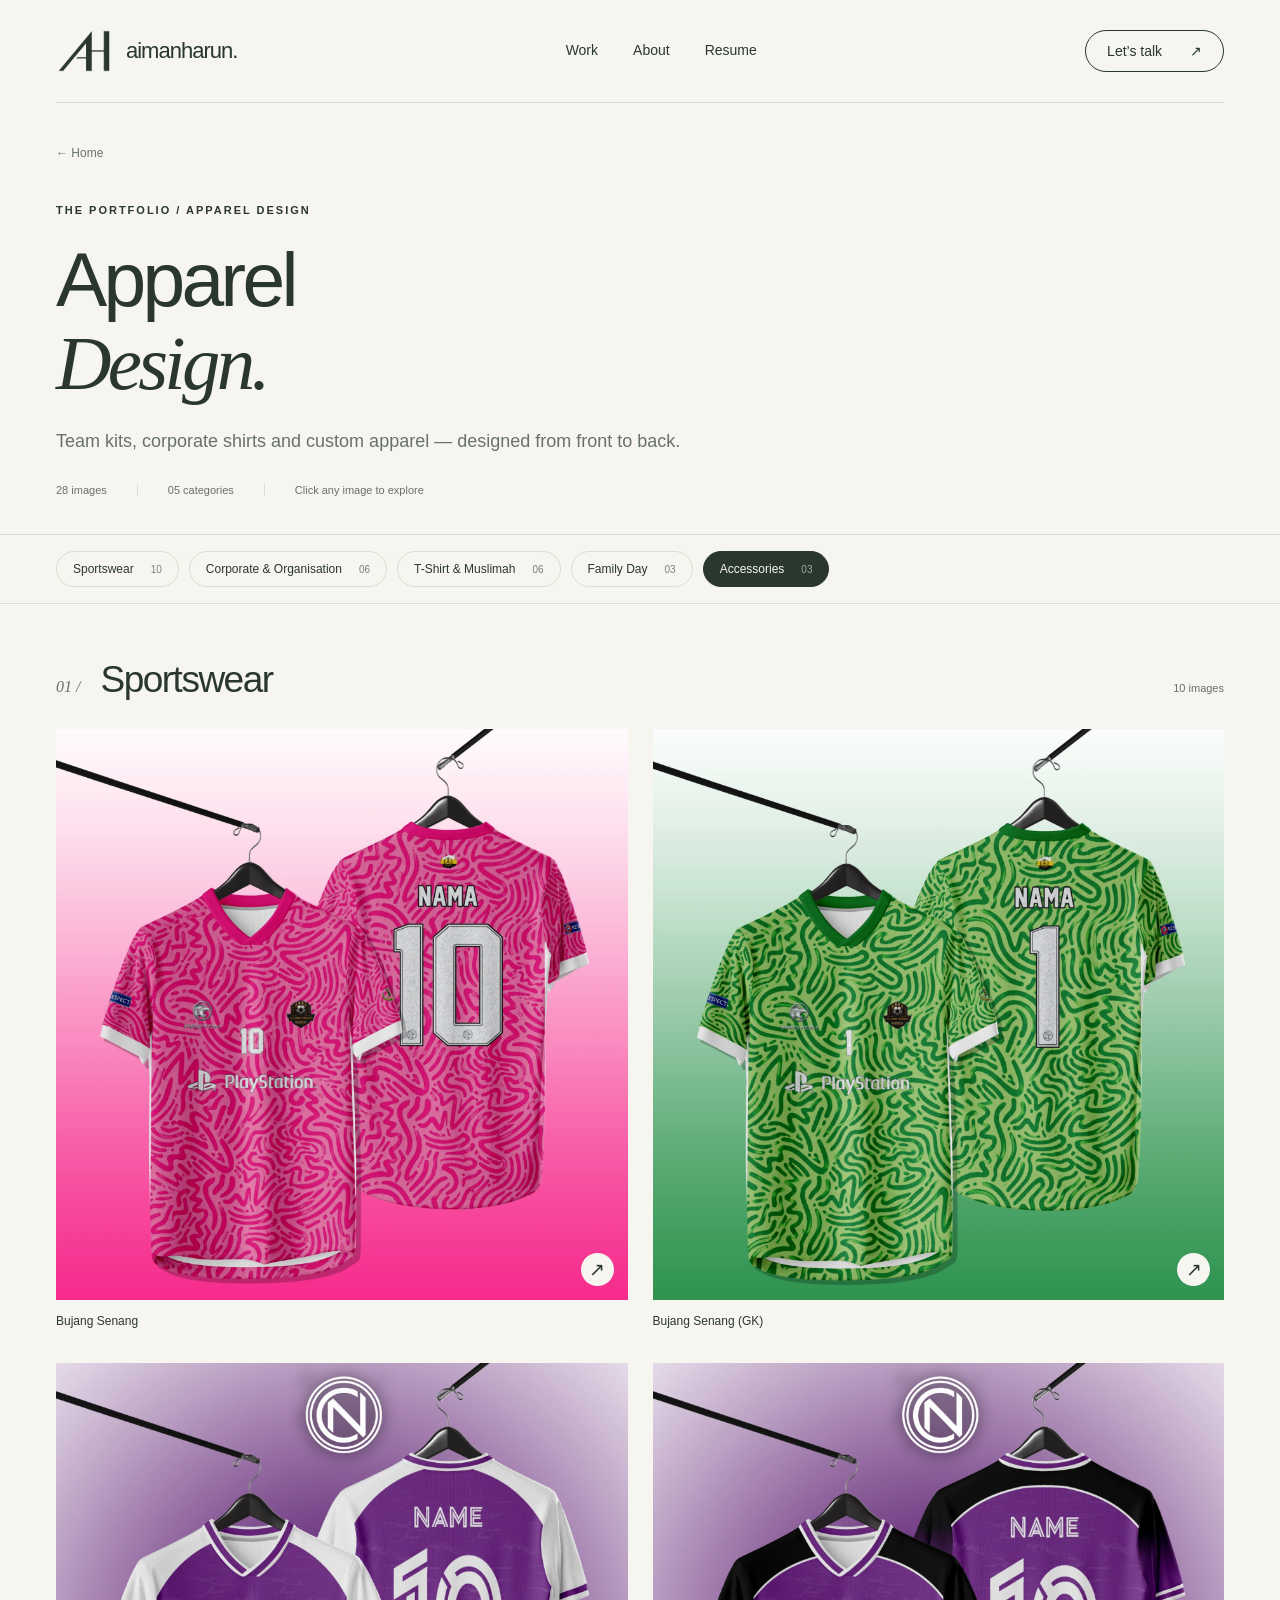
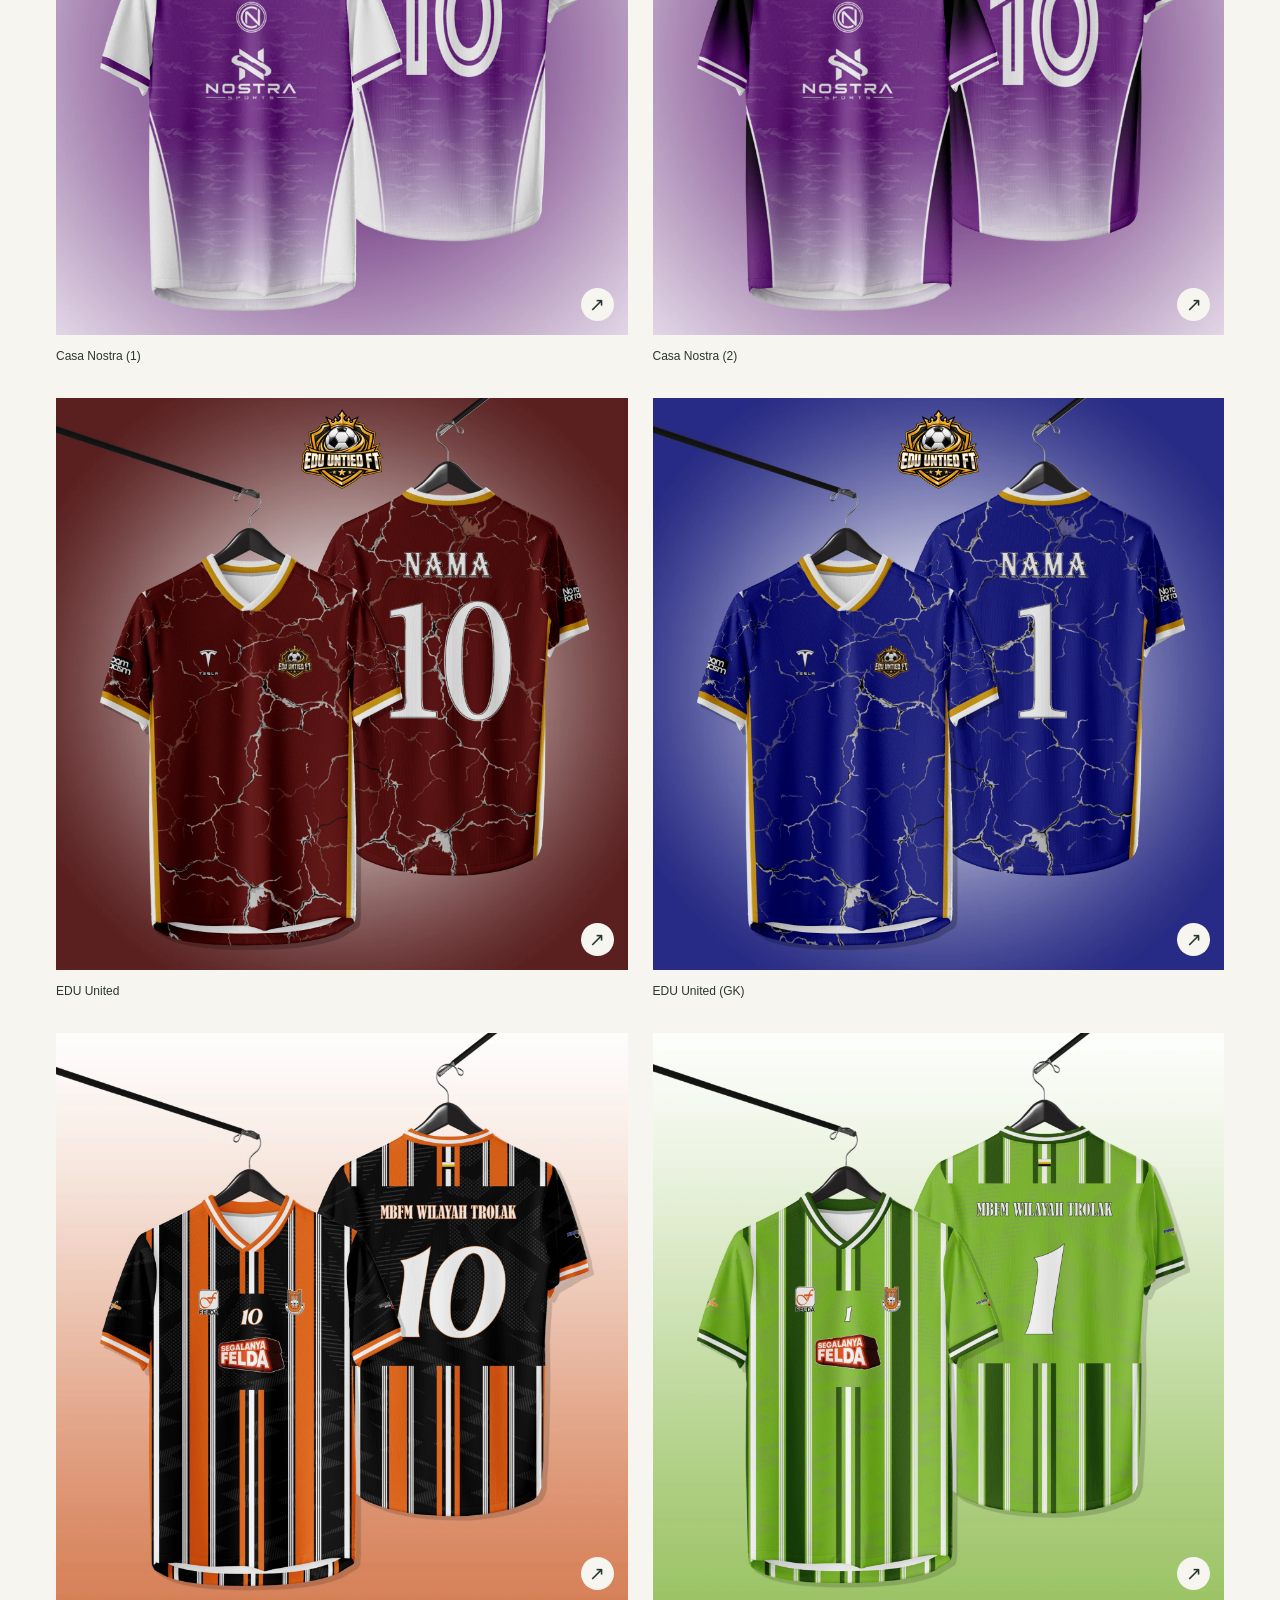
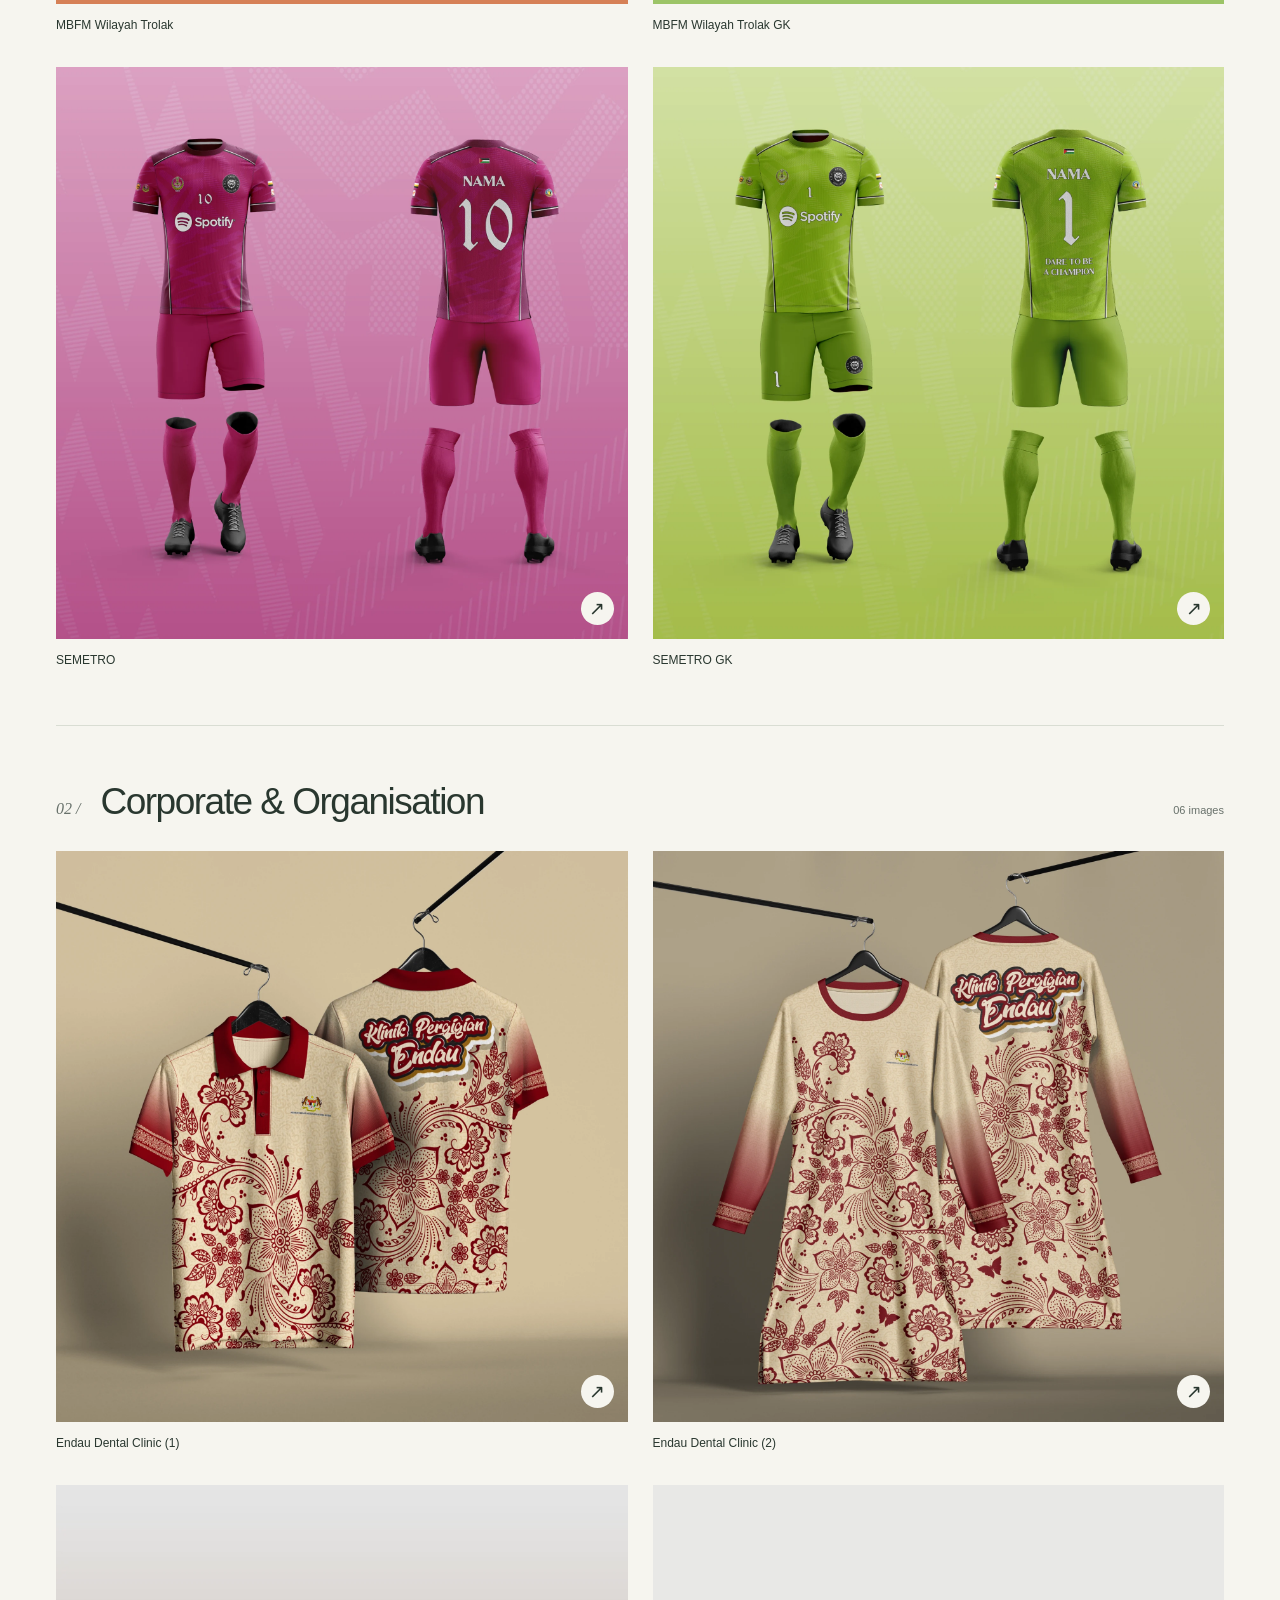
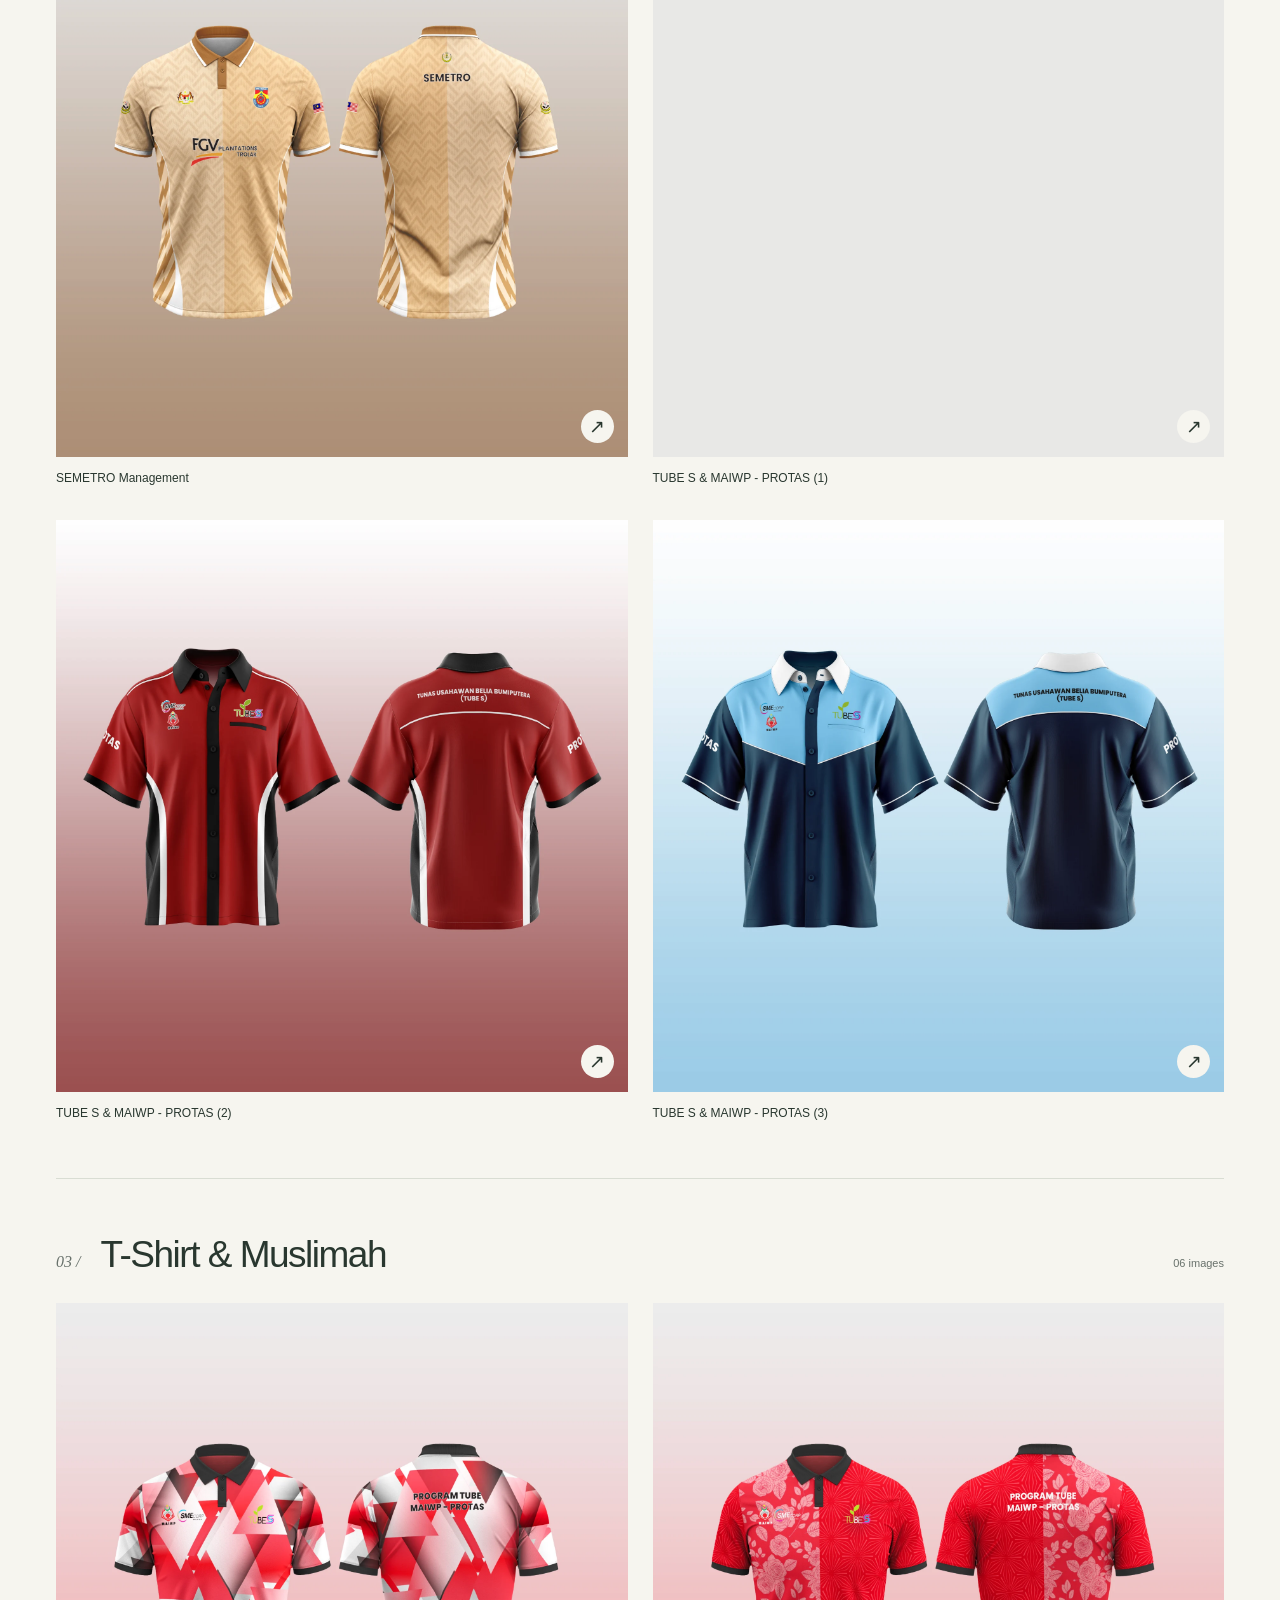
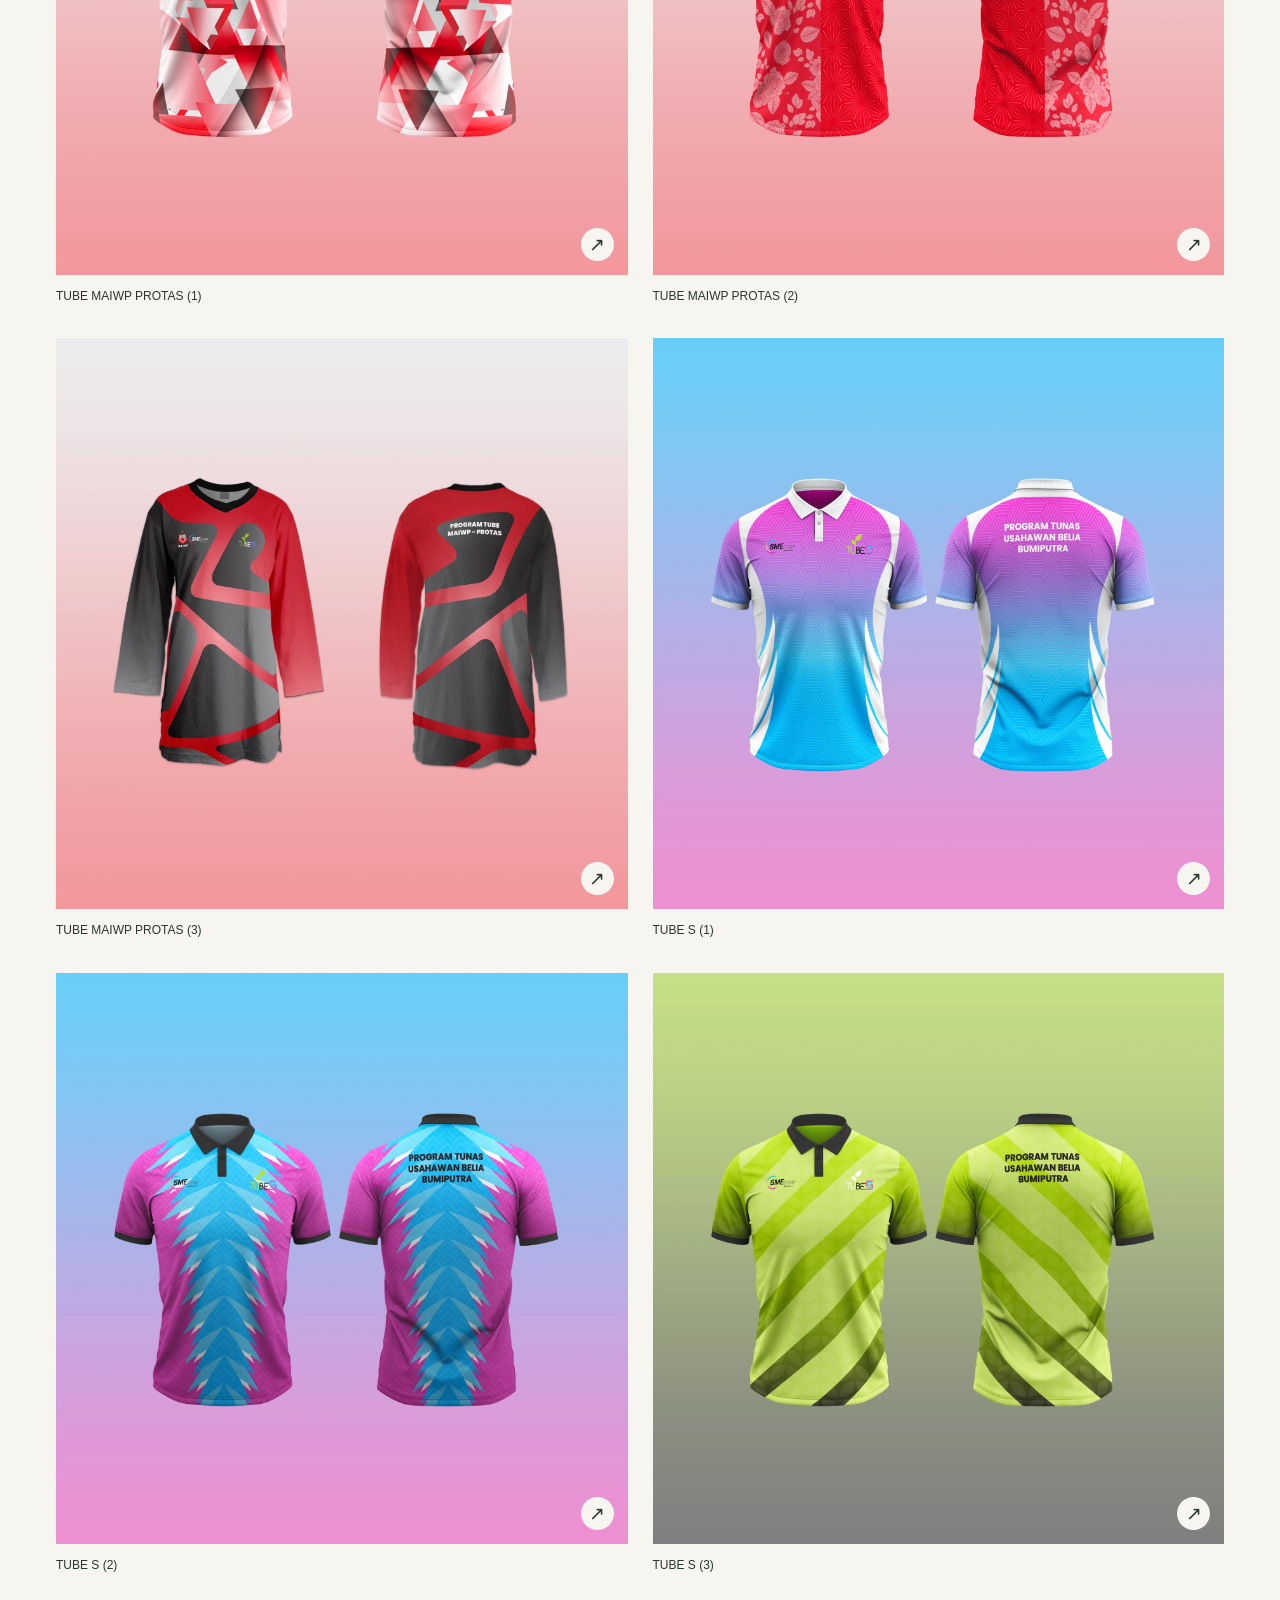
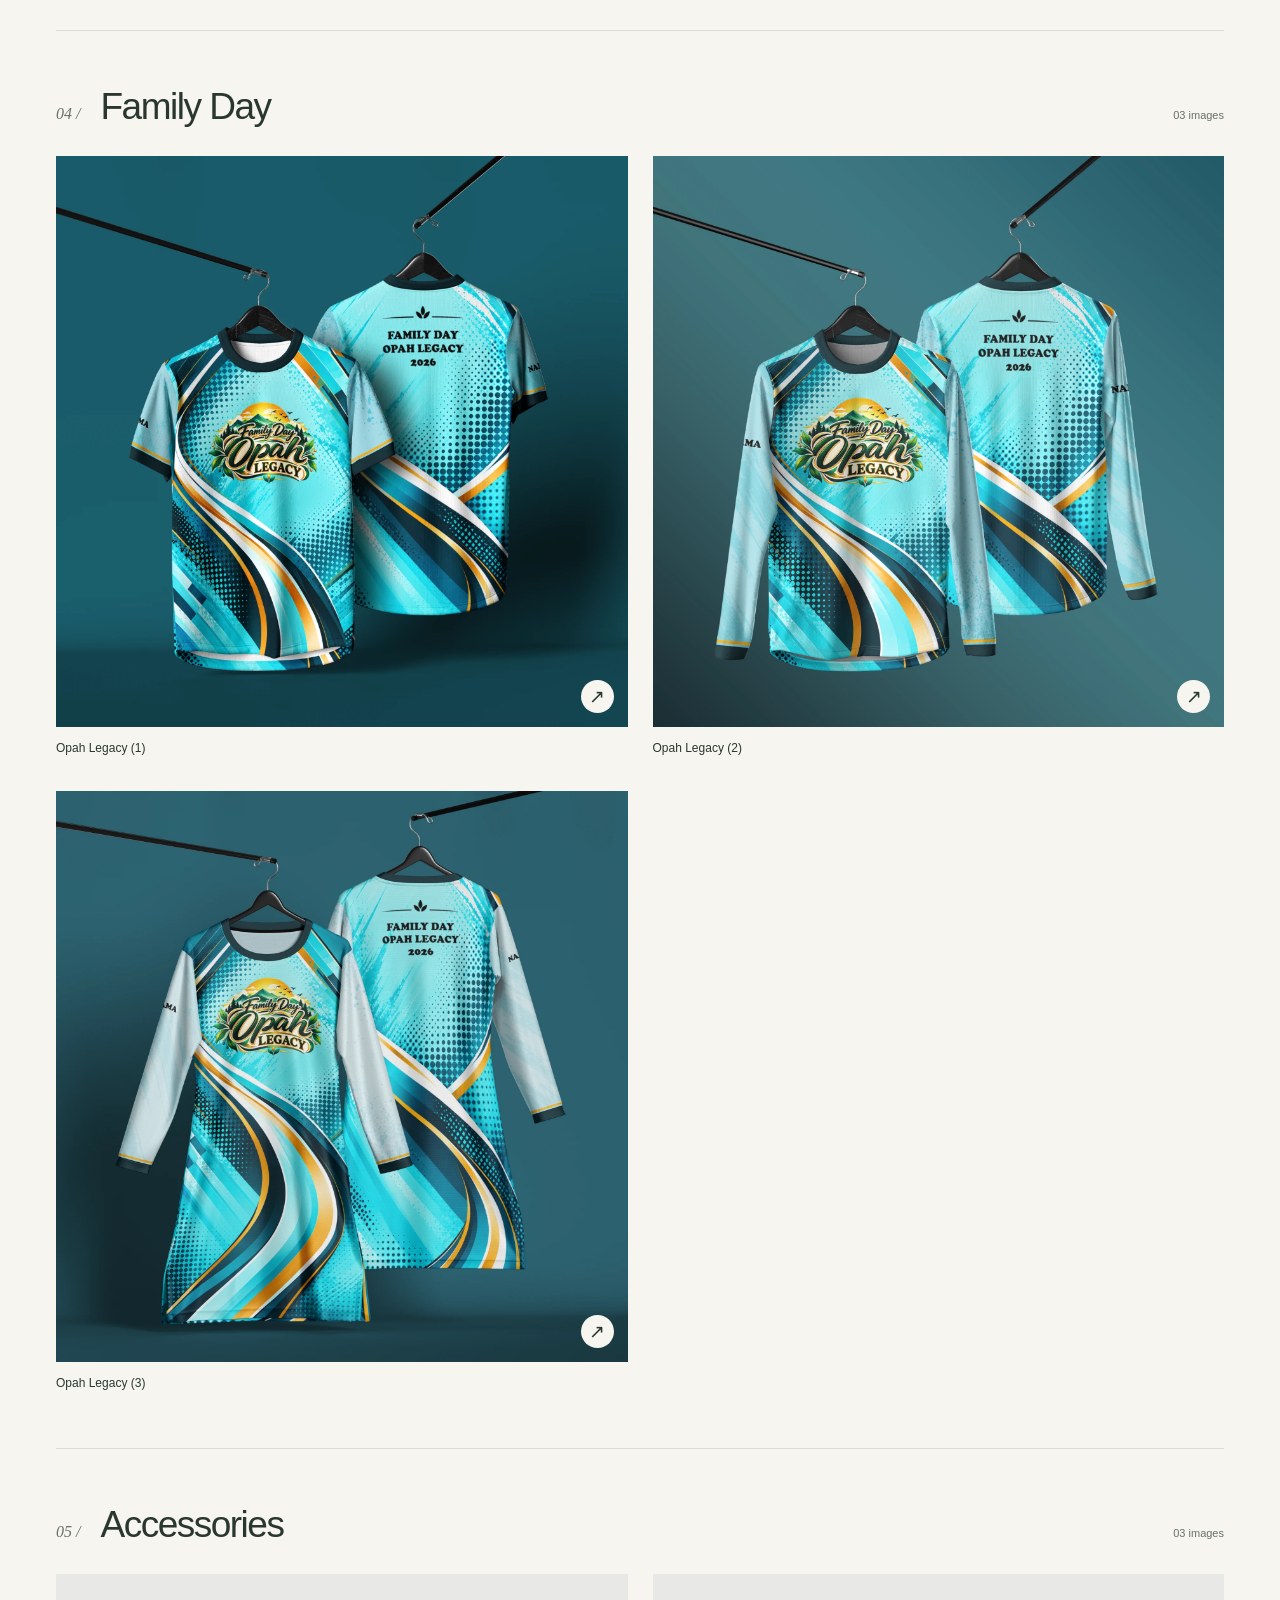
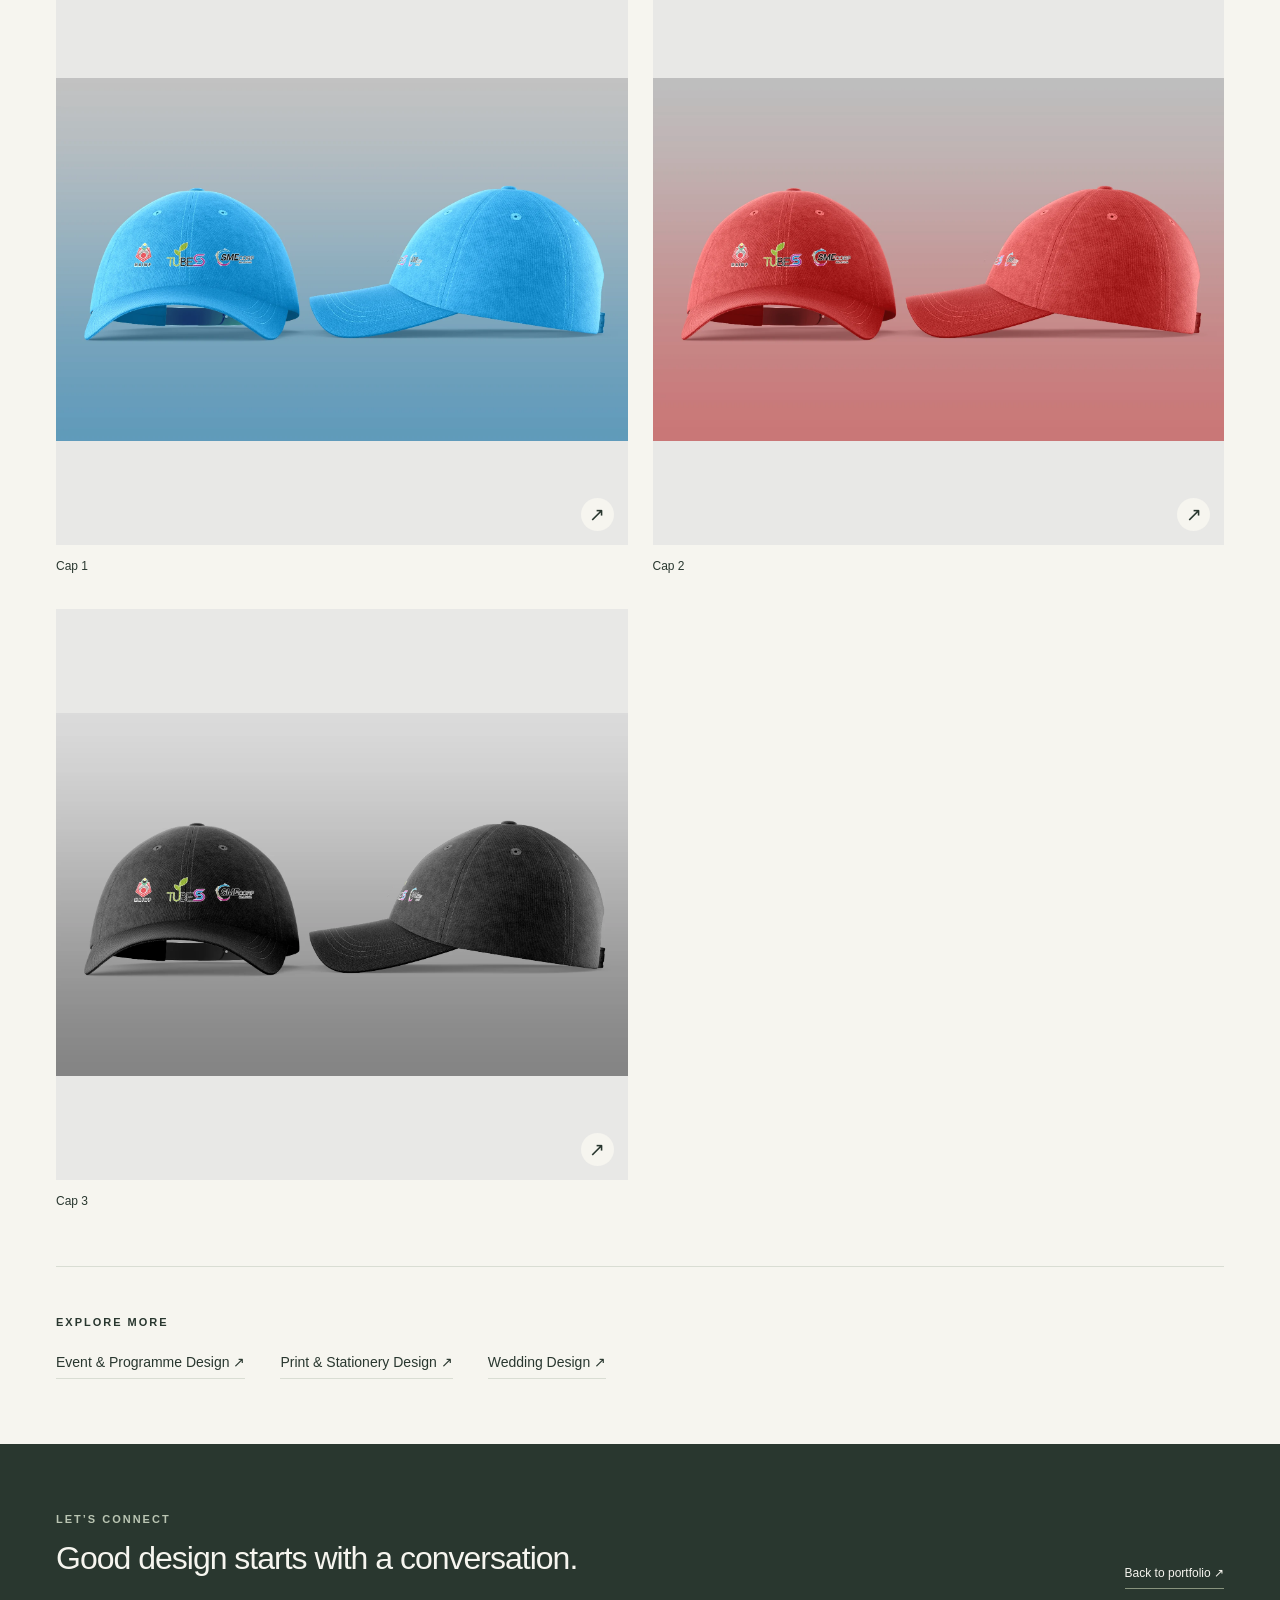
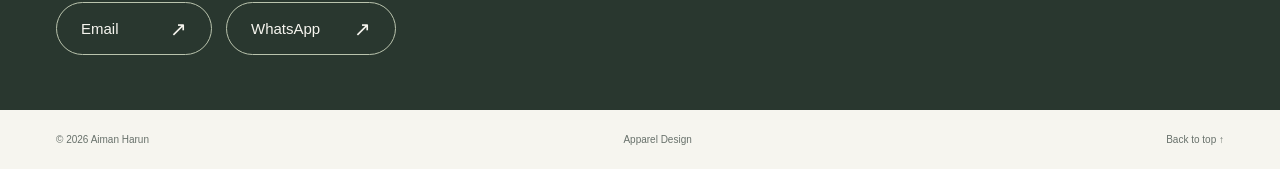
==== commit eb895bac: "Add files via upload" ====
--- a/apparel.html
+++ b/apparel.html
@@ -1 +1 @@
-<!doctype html><html lang="en"><head><meta charset="utf-8"><meta name="viewport" content="width=device-width, initial-scale=1"><title>Apparel Design — Aiman Harun</title><meta name="description" content="Team kits, corporate shirts and custom apparel — designed from front to back. Graphic design portfolio by Aiman Harun."><meta name="theme-color" content="#f6f5ef"><link rel="stylesheet" href="styles.css"><link rel="stylesheet" href="gallery.css"><script src="gallery.js" defer></script><link id="site-favicon" rel="icon" href="images/brand/favicon-light.png" type="image/png" sizes="64x64"><script src="favicon.js" defer></script></head><body class="collection-page apparel-collection"><a class="skip" href="#gallery">Skip to gallery</a><header class="nav wrap"><a class="wordmark" href="index.html" aria-label="Aiman Harun home"><img class="brand-logo" src="images/brand/logo-ah.webp" alt="AH" width="60" height="60"><span class="brand-name">aiman<span>harun.</span></span></a><nav aria-label="Main navigation"><a href="index.html#work">Work</a><a href="index.html#about">About</a><a class="resume-nav" href="resume.pdf" target="_blank" rel="noopener noreferrer" title="Open my resume (PDF) in a new tab">Resume</a></nav><a class="nav-contact" href="index.html#contact">Let’s talk <span>↗</span></a></header><main><section class="case-intro wrap"><a class="back-link" href="index.html#work">← All work</a><p class="eyebrow">SELECTED WORK / APPAREL</p><h1>Apparel<br><em>Design.</em></h1><p class="case-lead">Team kits, corporate shirts and custom apparel — designed from front to back.</p><div class="collection-overview"><span>28 images</span><span>05 categories</span><span>Click any image to explore</span></div></section><div class="gallery-nav-shell"><nav class="gallery-nav wrap" aria-label="Artwork categories"><a href="#sportswear">Sportswear <span>10</span></a><a href="#corporate">Corporate &amp; Organisation <span>06</span></a><a href="#tshirts">T-Shirt &amp; Muslimah <span>06</span></a><a href="#family-day">Family Day <span>03</span></a><a href="#accessories">Accessories <span>03</span></a></nav></div><div class="wrap" id="gallery"><section class="gallery-section" id="sportswear"><div class="gallery-heading"><span class="case-number">01 /</span><h2>Sportswear</h2><span class="gallery-count">10 images</span></div><div class="artwork-grid"><figure class="gallery-item"><a class="artwork-link" href="images/apparel/Sportswear/Bujang%20Senang.webp" data-caption="Bujang Senang" aria-label="Enlarge Bujang Senang"><img src="images/apparel/Sportswear/Bujang%20Senang.webp" alt="Bujang Senang" width="1800" height="1800" loading="lazy" decoding="async"><span class="zoom-icon" aria-hidden="true">↗</span></a><figcaption>Bujang Senang</figcaption></figure><figure class="gallery-item"><a class="artwork-link" href="images/apparel/Sportswear/Bujang%20Senang%20%28GK%29.webp" data-caption="Bujang Senang (GK)" aria-label="Enlarge Bujang Senang (GK)"><img src="images/apparel/Sportswear/Bujang%20Senang%20%28GK%29.webp" alt="Bujang Senang (GK)" width="1800" height="1800" loading="lazy" decoding="async"><span class="zoom-icon" aria-hidden="true">↗</span></a><figcaption>Bujang Senang (GK)</figcaption></figure><figure class="gallery-item"><a class="artwork-link" href="images/apparel/Sportswear/Casa%20Nostra%20%281%29.webp" data-caption="Casa Nostra (1)" aria-label="Enlarge Casa Nostra (1)"><img src="images/apparel/Sportswear/Casa%20Nostra%20%281%29.webp" alt="Casa Nostra (1)" width="1800" height="1800" loading="lazy" decoding="async"><span class="zoom-icon" aria-hidden="true">↗</span></a><figcaption>Casa Nostra (1)</figcaption></figure><figure class="gallery-item"><a class="artwork-link" href="images/apparel/Sportswear/Casa%20Nostra%20%282%29.webp" data-caption="Casa Nostra (2)" aria-label="Enlarge Casa Nostra (2)"><img src="images/apparel/Sportswear/Casa%20Nostra%20%282%29.webp" alt="Casa Nostra (2)" width="1800" height="1800" loading="lazy" decoding="async"><span class="zoom-icon" aria-hidden="true">↗</span></a><figcaption>Casa Nostra (2)</figcaption></figure><figure class="gallery-item"><a class="artwork-link" href="images/apparel/Sportswear/EDU%20United.webp" data-caption="EDU United" aria-label="Enlarge EDU United"><img src="images/apparel/Sportswear/EDU%20United.webp" alt="EDU United" width="1800" height="1800" loading="lazy" decoding="async"><span class="zoom-icon" aria-hidden="true">↗</span></a><figcaption>EDU United</figcaption></figure><figure class="gallery-item"><a class="artwork-link" href="images/apparel/Sportswear/EDU%20United%20%28GK%29.webp" data-caption="EDU United (GK)" aria-label="Enlarge EDU United (GK)"><img src="images/apparel/Sportswear/EDU%20United%20%28GK%29.webp" alt="EDU United (GK)" width="1800" height="1800" loading="lazy" decoding="async"><span class="zoom-icon" aria-hidden="true">↗</span></a><figcaption>EDU United (GK)</figcaption></figure><figure class="gallery-item"><a class="artwork-link" href="images/apparel/Sportswear/MBFM%20Wilayah%20Trolak.webp" data-caption="MBFM Wilayah Trolak" aria-label="Enlarge MBFM Wilayah Trolak"><img src="images/apparel/Sportswear/MBFM%20Wilayah%20Trolak.webp" alt="MBFM Wilayah Trolak" width="1800" height="1800" loading="lazy" decoding="async"><span class="zoom-icon" aria-hidden="true">↗</span></a><figcaption>MBFM Wilayah Trolak</figcaption></figure><figure class="gallery-item"><a class="artwork-link" href="images/apparel/Sportswear/MBFM%20Wilayah%20Trolak%20GK.webp" data-caption="MBFM Wilayah Trolak GK" aria-label="Enlarge MBFM Wilayah Trolak GK"><img src="images/apparel/Sportswear/MBFM%20Wilayah%20Trolak%20GK.webp" alt="MBFM Wilayah Trolak GK" width="1800" height="1800" loading="lazy" decoding="async"><span class="zoom-icon" aria-hidden="true">↗</span></a><figcaption>MBFM Wilayah Trolak GK</figcaption></figure><figure class="gallery-item"><a class="artwork-link" href="images/apparel/Sportswear/SEMETRO.webp" data-caption="SEMETRO" aria-label="Enlarge SEMETRO"><img src="images/apparel/Sportswear/SEMETRO.webp" alt="SEMETRO" width="1800" height="1800" loading="lazy" decoding="async"><span class="zoom-icon" aria-hidden="true">↗</span></a><figcaption>SEMETRO</figcaption></figure><figure class="gallery-item"><a class="artwork-link" href="images/apparel/Sportswear/SEMETRO%20GK.webp" data-caption="SEMETRO GK" aria-label="Enlarge SEMETRO GK"><img src="images/apparel/Sportswear/SEMETRO%20GK.webp" alt="SEMETRO GK" width="1800" height="1800" loading="lazy" decoding="async"><span class="zoom-icon" aria-hidden="true">↗</span></a><figcaption>SEMETRO GK</figcaption></figure></div></section><section class="gallery-section" id="corporate"><div class="gallery-heading"><span class="case-number">02 /</span><h2>Corporate &amp; Organisation</h2><span class="gallery-count">06 images</span></div><div class="artwork-grid"><figure class="gallery-item"><a class="artwork-link" href="images/apparel/Corporate%20%26%20Organisation/Endau%20Dental%20Clinic%20%281%29.webp" data-caption="Endau Dental Clinic (1)" aria-label="Enlarge Endau Dental Clinic (1)"><img src="images/apparel/Corporate%20%26%20Organisation/Endau%20Dental%20Clinic%20%281%29.webp" alt="Endau Dental Clinic (1)" width="1800" height="1800" loading="lazy" decoding="async"><span class="zoom-icon" aria-hidden="true">↗</span></a><figcaption>Endau Dental Clinic (1)</figcaption></figure><figure class="gallery-item"><a class="artwork-link" href="images/apparel/Corporate%20%26%20Organisation/Endau%20Dental%20Clinic%20%282%29.webp" data-caption="Endau Dental Clinic (2)" aria-label="Enlarge Endau Dental Clinic (2)"><img src="images/apparel/Corporate%20%26%20Organisation/Endau%20Dental%20Clinic%20%282%29.webp" alt="Endau Dental Clinic (2)" width="1800" height="1800" loading="lazy" decoding="async"><span class="zoom-icon" aria-hidden="true">↗</span></a><figcaption>Endau Dental Clinic (2)</figcaption></figure><figure class="gallery-item"><a class="artwork-link" href="images/apparel/Corporate%20%26%20Organisation/SEMETRO%20Management.webp" data-caption="SEMETRO Management" aria-label="Enlarge SEMETRO Management"><img src="images/apparel/Corporate%20%26%20Organisation/SEMETRO%20Management.webp" alt="SEMETRO Management" width="1800" height="1800" loading="lazy" decoding="async"><span class="zoom-icon" aria-hidden="true">↗</span></a><figcaption>SEMETRO Management</figcaption></figure><figure class="gallery-item"><a class="artwork-link" href="images/apparel/Corporate%20%26%20Organisation/TUBE%20S%20%26%20MAIWP%20-%20PROTAS%20%281%29.webp" data-caption="TUBE S &amp; MAIWP - PROTAS (1)" aria-label="Enlarge TUBE S &amp; MAIWP - PROTAS (1)"><img src="images/apparel/Corporate%20%26%20Organisation/TUBE%20S%20%26%20MAIWP%20-%20PROTAS%20%281%29.webp" alt="TUBE S &amp; MAIWP - PROTAS (1)" width="1800" height="1800" loading="lazy" decoding="async"><span class="zoom-icon" aria-hidden="true">↗</span></a><figcaption>TUBE S &amp; MAIWP - PROTAS (1)</figcaption></figure><figure class="gallery-item"><a class="artwork-link" href="images/apparel/Corporate%20%26%20Organisation/TUBE%20S%20%26%20MAIWP%20-%20PROTAS%20%282%29.webp" data-caption="TUBE S &amp; MAIWP - PROTAS (2)" aria-label="Enlarge TUBE S &amp; MAIWP - PROTAS (2)"><img src="images/apparel/Corporate%20%26%20Organisation/TUBE%20S%20%26%20MAIWP%20-%20PROTAS%20%282%29.webp" alt="TUBE S &amp; MAIWP - PROTAS (2)" width="1800" height="1800" loading="lazy" decoding="async"><span class="zoom-icon" aria-hidden="true">↗</span></a><figcaption>TUBE S &amp; MAIWP - PROTAS (2)</figcaption></figure><figure class="gallery-item"><a class="artwork-link" href="images/apparel/Corporate%20%26%20Organisation/TUBE%20S%20%26%20MAIWP%20-%20PROTAS%20%283%29.webp" data-caption="TUBE S &amp; MAIWP - PROTAS (3)" aria-label="Enlarge TUBE S &amp; MAIWP - PROTAS (3)"><img src="images/apparel/Corporate%20%26%20Organisation/TUBE%20S%20%26%20MAIWP%20-%20PROTAS%20%283%29.webp" alt="TUBE S &amp; MAIWP - PROTAS (3)" width="1800" height="1800" loading="lazy" decoding="async"><span class="zoom-icon" aria-hidden="true">↗</span></a><figcaption>TUBE S &amp; MAIWP - PROTAS (3)</figcaption></figure></div></section><section class="gallery-section" id="tshirts"><div class="gallery-heading"><span class="case-number">03 /</span><h2>T-Shirt &amp; Muslimah</h2><span class="gallery-count">06 images</span></div><div class="artwork-grid"><figure class="gallery-item"><a class="artwork-link" href="images/apparel/T-Shirt%20%26%20Muslimah/TUBE%20MAIWP%20PROTAS%20%281%29.webp" data-caption="TUBE MAIWP PROTAS (1)" aria-label="Enlarge TUBE MAIWP PROTAS (1)"><img src="images/apparel/T-Shirt%20%26%20Muslimah/TUBE%20MAIWP%20PROTAS%20%281%29.webp" alt="TUBE MAIWP PROTAS (1)" width="1800" height="1800" loading="lazy" decoding="async"><span class="zoom-icon" aria-hidden="true">↗</span></a><figcaption>TUBE MAIWP PROTAS (1)</figcaption></figure><figure class="gallery-item"><a class="artwork-link" href="images/apparel/T-Shirt%20%26%20Muslimah/TUBE%20MAIWP%20PROTAS%20%282%29.webp" data-caption="TUBE MAIWP PROTAS (2)" aria-label="Enlarge TUBE MAIWP PROTAS (2)"><img src="images/apparel/T-Shirt%20%26%20Muslimah/TUBE%20MAIWP%20PROTAS%20%282%29.webp" alt="TUBE MAIWP PROTAS (2)" width="1800" height="1800" loading="lazy" decoding="async"><span class="zoom-icon" aria-hidden="true">↗</span></a><figcaption>TUBE MAIWP PROTAS (2)</figcaption></figure><figure class="gallery-item"><a class="artwork-link" href="images/apparel/T-Shirt%20%26%20Muslimah/TUBE%20MAIWP%20PROTAS%20%283%29.webp" data-caption="TUBE MAIWP PROTAS (3)" aria-label="Enlarge TUBE MAIWP PROTAS (3)"><img src="images/apparel/T-Shirt%20%26%20Muslimah/TUBE%20MAIWP%20PROTAS%20%283%29.webp" alt="TUBE MAIWP PROTAS (3)" width="1800" height="1800" loading="lazy" decoding="async"><span class="zoom-icon" aria-hidden="true">↗</span></a><figcaption>TUBE MAIWP PROTAS (3)</figcaption></figure><figure class="gallery-item"><a class="artwork-link" href="images/apparel/T-Shirt%20%26%20Muslimah/TUBE%20S%20%281%29.webp" data-caption="TUBE S (1)" aria-label="Enlarge TUBE S (1)"><img src="images/apparel/T-Shirt%20%26%20Muslimah/TUBE%20S%20%281%29.webp" alt="TUBE S (1)" width="1800" height="1800" loading="lazy" decoding="async"><span class="zoom-icon" aria-hidden="true">↗</span></a><figcaption>TUBE S (1)</figcaption></figure><figure class="gallery-item"><a class="artwork-link" href="images/apparel/T-Shirt%20%26%20Muslimah/TUBE%20S%20%282%29.webp" data-caption="TUBE S (2)" aria-label="Enlarge TUBE S (2)"><img src="images/apparel/T-Shirt%20%26%20Muslimah/TUBE%20S%20%282%29.webp" alt="TUBE S (2)" width="1800" height="1800" loading="lazy" decoding="async"><span class="zoom-icon" aria-hidden="true">↗</span></a><figcaption>TUBE S (2)</figcaption></figure><figure class="gallery-item"><a class="artwork-link" href="images/apparel/T-Shirt%20%26%20Muslimah/TUBE%20S%20%283%29.webp" data-caption="TUBE S (3)" aria-label="Enlarge TUBE S (3)"><img src="images/apparel/T-Shirt%20%26%20Muslimah/TUBE%20S%20%283%29.webp" alt="TUBE S (3)" width="1800" height="1800" loading="lazy" decoding="async"><span class="zoom-icon" aria-hidden="true">↗</span></a><figcaption>TUBE S (3)</figcaption></figure></div></section><section class="gallery-section" id="family-day"><div class="gallery-heading"><span class="case-number">04 /</span><h2>Family Day</h2><span class="gallery-count">03 images</span></div><div class="artwork-grid"><figure class="gallery-item"><a class="artwork-link" href="images/apparel/Family%20Day/Opah%20Legacy%20%281%29.webp" data-caption="Opah Legacy (1)" aria-label="Enlarge Opah Legacy (1)"><img src="images/apparel/Family%20Day/Opah%20Legacy%20%281%29.webp" alt="Opah Legacy (1)" width="1800" height="1800" loading="lazy" decoding="async"><span class="zoom-icon" aria-hidden="true">↗</span></a><figcaption>Opah Legacy (1)</figcaption></figure><figure class="gallery-item"><a class="artwork-link" href="images/apparel/Family%20Day/Opah%20Legacy%20%282%29.webp" data-caption="Opah Legacy (2)" aria-label="Enlarge Opah Legacy (2)"><img src="images/apparel/Family%20Day/Opah%20Legacy%20%282%29.webp" alt="Opah Legacy (2)" width="1800" height="1800" loading="lazy" decoding="async"><span class="zoom-icon" aria-hidden="true">↗</span></a><figcaption>Opah Legacy (2)</figcaption></figure><figure class="gallery-item"><a class="artwork-link" href="images/apparel/Family%20Day/Opah%20Legacy%20%283%29.webp" data-caption="Opah Legacy (3)" aria-label="Enlarge Opah Legacy (3)"><img src="images/apparel/Family%20Day/Opah%20Legacy%20%283%29.webp" alt="Opah Legacy (3)" width="1800" height="1800" loading="lazy" decoding="async"><span class="zoom-icon" aria-hidden="true">↗</span></a><figcaption>Opah Legacy (3)</figcaption></figure></div></section><section class="gallery-section" id="accessories"><div class="gallery-heading"><span class="case-number">05 /</span><h2>Accessories</h2><span class="gallery-count">03 images</span></div><div class="artwork-grid"><figure class="gallery-item"><a class="artwork-link" href="images/apparel/Accessories/Cap%201.webp" data-caption="Cap 1" aria-label="Enlarge Cap 1"><img src="images/apparel/Accessories/Cap%201.webp" alt="Cap 1" width="1800" height="1145" loading="lazy" decoding="async"><span class="zoom-icon" aria-hidden="true">↗</span></a><figcaption>Cap 1</figcaption></figure><figure class="gallery-item"><a class="artwork-link" href="images/apparel/Accessories/Cap%202.webp" data-caption="Cap 2" aria-label="Enlarge Cap 2"><img src="images/apparel/Accessories/Cap%202.webp" alt="Cap 2" width="1800" height="1145" loading="lazy" decoding="async"><span class="zoom-icon" aria-hidden="true">↗</span></a><figcaption>Cap 2</figcaption></figure><figure class="gallery-item"><a class="artwork-link" href="images/apparel/Accessories/Cap%203.webp" data-caption="Cap 3" aria-label="Enlarge Cap 3"><img src="images/apparel/Accessories/Cap%203.webp" alt="Cap 3" width="1800" height="1145" loading="lazy" decoding="async"><span class="zoom-icon" aria-hidden="true">↗</span></a><figcaption>Cap 3</figcaption></figure></div></section><section class="related-work"><p class="eyebrow">EXPLORE MORE</p><div><a href="event-branding.html">Event &amp; Programme Design ↗</a><a href="print-stationery.html">Print &amp; Stationery Design ↗</a><a href="wedding.html">Wedding Design ↗</a></div></section></div><section class="case-end"><div class="wrap"><div><p class="eyebrow">LET’S CONNECT</p><h2>Good design starts with a conversation.</h2><a href="mailto:muhammadaimanh01@gmail.com">muhammadaimanh01@gmail.com ↗</a></div><a class="case-back" href="index.html#work">Back to portfolio ↗</a></div></section></main><footer class="wrap"><span>© <span id="year">2026</span> Aiman Harun</span><span>Apparel Design</span><a href="#">Back to top ↑</a></footer><dialog class="image-viewer" id="image-viewer" aria-label="Enlarged artwork"><div class="viewer-bar"><p id="viewer-caption"></p><button id="viewer-close" aria-label="Close enlarged artwork">Close ✕</button></div><div class="viewer-canvas"><img id="viewer-image" alt=""></div><div class="viewer-controls"><button id="previous-image" aria-label="Previous artwork">← Previous</button><span id="image-position" aria-live="polite"></span><button id="next-image" aria-label="Next artwork">Next →</button></div><p class="viewer-help">Arrow keys to browse · Esc to close</p></dialog></body></html>+<!doctype html><html lang="en"><head><meta charset="utf-8"><meta name="viewport" content="width=device-width, initial-scale=1"><title>Apparel Design — Aiman Harun</title><meta name="description" content="Team kits, corporate shirts and custom apparel — designed from front to back. Graphic design portfolio by Aiman Harun."><meta name="theme-color" content="#f6f5ef"><link rel="stylesheet" href="styles.css"><link rel="stylesheet" href="gallery.css"><script src="gallery.js" defer></script><link id="site-favicon" rel="icon" href="images/brand/favicon-light.png" type="image/png" sizes="64x64"><script src="favicon.js" defer></script></head><body class="collection-page apparel-collection"><a class="skip" href="#gallery">Skip to gallery</a><header class="nav wrap"><a class="wordmark" href="index.html" aria-label="Aiman Harun home"><img class="brand-logo" src="images/brand/logo-ah.webp" alt="AH" width="60" height="60"><span class="brand-name">aiman<span>harun.</span></span></a><nav aria-label="Main navigation"><a href="index.html#work">Work</a><a href="index.html#about">About</a><a class="resume-nav" href="resume.pdf" target="_blank" rel="noopener noreferrer" title="Open my resume (PDF) in a new tab">Resume</a></nav><a class="nav-contact" href="index.html#contact">Let’s talk <span>↗</span></a></header><main><section class="case-intro wrap"><a class="back-link" href="index.html">← Home</a><p class="eyebrow">THE PORTFOLIO / APPAREL DESIGN</p><h1>Apparel<br><em>Design.</em></h1><p class="case-lead">Team kits, corporate shirts and custom apparel — designed from front to back.</p><div class="collection-overview"><span>28 images</span><span>05 categories</span><span>Click any image to explore</span></div></section><div class="gallery-nav-shell"><nav class="gallery-nav wrap" aria-label="Artwork categories"><a href="#sportswear">Sportswear <span>10</span></a><a href="#corporate">Corporate &amp; Organisation <span>06</span></a><a href="#tshirts">T-Shirt &amp; Muslimah <span>06</span></a><a href="#family-day">Family Day <span>03</span></a><a href="#accessories">Accessories <span>03</span></a></nav></div><div class="wrap" id="gallery"><section class="gallery-section" id="sportswear"><div class="gallery-heading"><span class="case-number">01 /</span><h2>Sportswear</h2><span class="gallery-count">10 images</span></div><div class="artwork-grid"><figure class="gallery-item"><a class="artwork-link" href="images/apparel/Sportswear/Bujang%20Senang.webp" data-caption="Bujang Senang" aria-label="Enlarge Bujang Senang"><img src="images/apparel/Sportswear/Bujang%20Senang.webp" alt="Bujang Senang" width="1800" height="1800" loading="lazy" decoding="async"><span class="zoom-icon" aria-hidden="true">↗</span></a><figcaption>Bujang Senang</figcaption></figure><figure class="gallery-item"><a class="artwork-link" href="images/apparel/Sportswear/Bujang%20Senang%20%28GK%29.webp" data-caption="Bujang Senang (GK)" aria-label="Enlarge Bujang Senang (GK)"><img src="images/apparel/Sportswear/Bujang%20Senang%20%28GK%29.webp" alt="Bujang Senang (GK)" width="1800" height="1800" loading="lazy" decoding="async"><span class="zoom-icon" aria-hidden="true">↗</span></a><figcaption>Bujang Senang (GK)</figcaption></figure><figure class="gallery-item"><a class="artwork-link" href="images/apparel/Sportswear/Casa%20Nostra%20%281%29.webp" data-caption="Casa Nostra (1)" aria-label="Enlarge Casa Nostra (1)"><img src="images/apparel/Sportswear/Casa%20Nostra%20%281%29.webp" alt="Casa Nostra (1)" width="1800" height="1800" loading="lazy" decoding="async"><span class="zoom-icon" aria-hidden="true">↗</span></a><figcaption>Casa Nostra (1)</figcaption></figure><figure class="gallery-item"><a class="artwork-link" href="images/apparel/Sportswear/Casa%20Nostra%20%282%29.webp" data-caption="Casa Nostra (2)" aria-label="Enlarge Casa Nostra (2)"><img src="images/apparel/Sportswear/Casa%20Nostra%20%282%29.webp" alt="Casa Nostra (2)" width="1800" height="1800" loading="lazy" decoding="async"><span class="zoom-icon" aria-hidden="true">↗</span></a><figcaption>Casa Nostra (2)</figcaption></figure><figure class="gallery-item"><a class="artwork-link" href="images/apparel/Sportswear/EDU%20United.webp" data-caption="EDU United" aria-label="Enlarge EDU United"><img src="images/apparel/Sportswear/EDU%20United.webp" alt="EDU United" width="1800" height="1800" loading="lazy" decoding="async"><span class="zoom-icon" aria-hidden="true">↗</span></a><figcaption>EDU United</figcaption></figure><figure class="gallery-item"><a class="artwork-link" href="images/apparel/Sportswear/EDU%20United%20%28GK%29.webp" data-caption="EDU United (GK)" aria-label="Enlarge EDU United (GK)"><img src="images/apparel/Sportswear/EDU%20United%20%28GK%29.webp" alt="EDU United (GK)" width="1800" height="1800" loading="lazy" decoding="async"><span class="zoom-icon" aria-hidden="true">↗</span></a><figcaption>EDU United (GK)</figcaption></figure><figure class="gallery-item"><a class="artwork-link" href="images/apparel/Sportswear/MBFM%20Wilayah%20Trolak.webp" data-caption="MBFM Wilayah Trolak" aria-label="Enlarge MBFM Wilayah Trolak"><img src="images/apparel/Sportswear/MBFM%20Wilayah%20Trolak.webp" alt="MBFM Wilayah Trolak" width="1800" height="1800" loading="lazy" decoding="async"><span class="zoom-icon" aria-hidden="true">↗</span></a><figcaption>MBFM Wilayah Trolak</figcaption></figure><figure class="gallery-item"><a class="artwork-link" href="images/apparel/Sportswear/MBFM%20Wilayah%20Trolak%20GK.webp" data-caption="MBFM Wilayah Trolak GK" aria-label="Enlarge MBFM Wilayah Trolak GK"><img src="images/apparel/Sportswear/MBFM%20Wilayah%20Trolak%20GK.webp" alt="MBFM Wilayah Trolak GK" width="1800" height="1800" loading="lazy" decoding="async"><span class="zoom-icon" aria-hidden="true">↗</span></a><figcaption>MBFM Wilayah Trolak GK</figcaption></figure><figure class="gallery-item"><a class="artwork-link" href="images/apparel/Sportswear/SEMETRO.webp" data-caption="SEMETRO" aria-label="Enlarge SEMETRO"><img src="images/apparel/Sportswear/SEMETRO.webp" alt="SEMETRO" width="1800" height="1800" loading="lazy" decoding="async"><span class="zoom-icon" aria-hidden="true">↗</span></a><figcaption>SEMETRO</figcaption></figure><figure class="gallery-item"><a class="artwork-link" href="images/apparel/Sportswear/SEMETRO%20GK.webp" data-caption="SEMETRO GK" aria-label="Enlarge SEMETRO GK"><img src="images/apparel/Sportswear/SEMETRO%20GK.webp" alt="SEMETRO GK" width="1800" height="1800" loading="lazy" decoding="async"><span class="zoom-icon" aria-hidden="true">↗</span></a><figcaption>SEMETRO GK</figcaption></figure></div></section><section class="gallery-section" id="corporate"><div class="gallery-heading"><span class="case-number">02 /</span><h2>Corporate &amp; Organisation</h2><span class="gallery-count">06 images</span></div><div class="artwork-grid"><figure class="gallery-item"><a class="artwork-link" href="images/apparel/Corporate%20%26%20Organisation/Endau%20Dental%20Clinic%20%281%29.webp" data-caption="Endau Dental Clinic (1)" aria-label="Enlarge Endau Dental Clinic (1)"><img src="images/apparel/Corporate%20%26%20Organisation/Endau%20Dental%20Clinic%20%281%29.webp" alt="Endau Dental Clinic (1)" width="1800" height="1800" loading="lazy" decoding="async"><span class="zoom-icon" aria-hidden="true">↗</span></a><figcaption>Endau Dental Clinic (1)</figcaption></figure><figure class="gallery-item"><a class="artwork-link" href="images/apparel/Corporate%20%26%20Organisation/Endau%20Dental%20Clinic%20%282%29.webp" data-caption="Endau Dental Clinic (2)" aria-label="Enlarge Endau Dental Clinic (2)"><img src="images/apparel/Corporate%20%26%20Organisation/Endau%20Dental%20Clinic%20%282%29.webp" alt="Endau Dental Clinic (2)" width="1800" height="1800" loading="lazy" decoding="async"><span class="zoom-icon" aria-hidden="true">↗</span></a><figcaption>Endau Dental Clinic (2)</figcaption></figure><figure class="gallery-item"><a class="artwork-link" href="images/apparel/Corporate%20%26%20Organisation/SEMETRO%20Management.webp" data-caption="SEMETRO Management" aria-label="Enlarge SEMETRO Management"><img src="images/apparel/Corporate%20%26%20Organisation/SEMETRO%20Management.webp" alt="SEMETRO Management" width="1800" height="1800" loading="lazy" decoding="async"><span class="zoom-icon" aria-hidden="true">↗</span></a><figcaption>SEMETRO Management</figcaption></figure><figure class="gallery-item"><a class="artwork-link" href="images/apparel/Corporate%20%26%20Organisation/TUBE%20S%20%26%20MAIWP%20-%20PROTAS%20%281%29.webp" data-caption="TUBE S &amp; MAIWP - PROTAS (1)" aria-label="Enlarge TUBE S &amp; MAIWP - PROTAS (1)"><img src="images/apparel/Corporate%20%26%20Organisation/TUBE%20S%20%26%20MAIWP%20-%20PROTAS%20%281%29.webp" alt="TUBE S &amp; MAIWP - PROTAS (1)" width="1800" height="1800" loading="lazy" decoding="async"><span class="zoom-icon" aria-hidden="true">↗</span></a><figcaption>TUBE S &amp; MAIWP - PROTAS (1)</figcaption></figure><figure class="gallery-item"><a class="artwork-link" href="images/apparel/Corporate%20%26%20Organisation/TUBE%20S%20%26%20MAIWP%20-%20PROTAS%20%282%29.webp" data-caption="TUBE S &amp; MAIWP - PROTAS (2)" aria-label="Enlarge TUBE S &amp; MAIWP - PROTAS (2)"><img src="images/apparel/Corporate%20%26%20Organisation/TUBE%20S%20%26%20MAIWP%20-%20PROTAS%20%282%29.webp" alt="TUBE S &amp; MAIWP - PROTAS (2)" width="1800" height="1800" loading="lazy" decoding="async"><span class="zoom-icon" aria-hidden="true">↗</span></a><figcaption>TUBE S &amp; MAIWP - PROTAS (2)</figcaption></figure><figure class="gallery-item"><a class="artwork-link" href="images/apparel/Corporate%20%26%20Organisation/TUBE%20S%20%26%20MAIWP%20-%20PROTAS%20%283%29.webp" data-caption="TUBE S &amp; MAIWP - PROTAS (3)" aria-label="Enlarge TUBE S &amp; MAIWP - PROTAS (3)"><img src="images/apparel/Corporate%20%26%20Organisation/TUBE%20S%20%26%20MAIWP%20-%20PROTAS%20%283%29.webp" alt="TUBE S &amp; MAIWP - PROTAS (3)" width="1800" height="1800" loading="lazy" decoding="async"><span class="zoom-icon" aria-hidden="true">↗</span></a><figcaption>TUBE S &amp; MAIWP - PROTAS (3)</figcaption></figure></div></section><section class="gallery-section" id="tshirts"><div class="gallery-heading"><span class="case-number">03 /</span><h2>T-Shirt &amp; Muslimah</h2><span class="gallery-count">06 images</span></div><div class="artwork-grid"><figure class="gallery-item"><a class="artwork-link" href="images/apparel/T-Shirt%20%26%20Muslimah/TUBE%20MAIWP%20PROTAS%20%281%29.webp" data-caption="TUBE MAIWP PROTAS (1)" aria-label="Enlarge TUBE MAIWP PROTAS (1)"><img src="images/apparel/T-Shirt%20%26%20Muslimah/TUBE%20MAIWP%20PROTAS%20%281%29.webp" alt="TUBE MAIWP PROTAS (1)" width="1800" height="1800" loading="lazy" decoding="async"><span class="zoom-icon" aria-hidden="true">↗</span></a><figcaption>TUBE MAIWP PROTAS (1)</figcaption></figure><figure class="gallery-item"><a class="artwork-link" href="images/apparel/T-Shirt%20%26%20Muslimah/TUBE%20MAIWP%20PROTAS%20%282%29.webp" data-caption="TUBE MAIWP PROTAS (2)" aria-label="Enlarge TUBE MAIWP PROTAS (2)"><img src="images/apparel/T-Shirt%20%26%20Muslimah/TUBE%20MAIWP%20PROTAS%20%282%29.webp" alt="TUBE MAIWP PROTAS (2)" width="1800" height="1800" loading="lazy" decoding="async"><span class="zoom-icon" aria-hidden="true">↗</span></a><figcaption>TUBE MAIWP PROTAS (2)</figcaption></figure><figure class="gallery-item"><a class="artwork-link" href="images/apparel/T-Shirt%20%26%20Muslimah/TUBE%20MAIWP%20PROTAS%20%283%29.webp" data-caption="TUBE MAIWP PROTAS (3)" aria-label="Enlarge TUBE MAIWP PROTAS (3)"><img src="images/apparel/T-Shirt%20%26%20Muslimah/TUBE%20MAIWP%20PROTAS%20%283%29.webp" alt="TUBE MAIWP PROTAS (3)" width="1800" height="1800" loading="lazy" decoding="async"><span class="zoom-icon" aria-hidden="true">↗</span></a><figcaption>TUBE MAIWP PROTAS (3)</figcaption></figure><figure class="gallery-item"><a class="artwork-link" href="images/apparel/T-Shirt%20%26%20Muslimah/TUBE%20S%20%281%29.webp" data-caption="TUBE S (1)" aria-label="Enlarge TUBE S (1)"><img src="images/apparel/T-Shirt%20%26%20Muslimah/TUBE%20S%20%281%29.webp" alt="TUBE S (1)" width="1800" height="1800" loading="lazy" decoding="async"><span class="zoom-icon" aria-hidden="true">↗</span></a><figcaption>TUBE S (1)</figcaption></figure><figure class="gallery-item"><a class="artwork-link" href="images/apparel/T-Shirt%20%26%20Muslimah/TUBE%20S%20%282%29.webp" data-caption="TUBE S (2)" aria-label="Enlarge TUBE S (2)"><img src="images/apparel/T-Shirt%20%26%20Muslimah/TUBE%20S%20%282%29.webp" alt="TUBE S (2)" width="1800" height="1800" loading="lazy" decoding="async"><span class="zoom-icon" aria-hidden="true">↗</span></a><figcaption>TUBE S (2)</figcaption></figure><figure class="gallery-item"><a class="artwork-link" href="images/apparel/T-Shirt%20%26%20Muslimah/TUBE%20S%20%283%29.webp" data-caption="TUBE S (3)" aria-label="Enlarge TUBE S (3)"><img src="images/apparel/T-Shirt%20%26%20Muslimah/TUBE%20S%20%283%29.webp" alt="TUBE S (3)" width="1800" height="1800" loading="lazy" decoding="async"><span class="zoom-icon" aria-hidden="true">↗</span></a><figcaption>TUBE S (3)</figcaption></figure></div></section><section class="gallery-section" id="family-day"><div class="gallery-heading"><span class="case-number">04 /</span><h2>Family Day</h2><span class="gallery-count">03 images</span></div><div class="artwork-grid"><figure class="gallery-item"><a class="artwork-link" href="images/apparel/Family%20Day/Opah%20Legacy%20%281%29.webp" data-caption="Opah Legacy (1)" aria-label="Enlarge Opah Legacy (1)"><img src="images/apparel/Family%20Day/Opah%20Legacy%20%281%29.webp" alt="Opah Legacy (1)" width="1800" height="1800" loading="lazy" decoding="async"><span class="zoom-icon" aria-hidden="true">↗</span></a><figcaption>Opah Legacy (1)</figcaption></figure><figure class="gallery-item"><a class="artwork-link" href="images/apparel/Family%20Day/Opah%20Legacy%20%282%29.webp" data-caption="Opah Legacy (2)" aria-label="Enlarge Opah Legacy (2)"><img src="images/apparel/Family%20Day/Opah%20Legacy%20%282%29.webp" alt="Opah Legacy (2)" width="1800" height="1800" loading="lazy" decoding="async"><span class="zoom-icon" aria-hidden="true">↗</span></a><figcaption>Opah Legacy (2)</figcaption></figure><figure class="gallery-item"><a class="artwork-link" href="images/apparel/Family%20Day/Opah%20Legacy%20%283%29.webp" data-caption="Opah Legacy (3)" aria-label="Enlarge Opah Legacy (3)"><img src="images/apparel/Family%20Day/Opah%20Legacy%20%283%29.webp" alt="Opah Legacy (3)" width="1800" height="1800" loading="lazy" decoding="async"><span class="zoom-icon" aria-hidden="true">↗</span></a><figcaption>Opah Legacy (3)</figcaption></figure></div></section><section class="gallery-section" id="accessories"><div class="gallery-heading"><span class="case-number">05 /</span><h2>Accessories</h2><span class="gallery-count">03 images</span></div><div class="artwork-grid"><figure class="gallery-item"><a class="artwork-link" href="images/apparel/Accessories/Cap%201.webp" data-caption="Cap 1" aria-label="Enlarge Cap 1"><img src="images/apparel/Accessories/Cap%201.webp" alt="Cap 1" width="1800" height="1145" loading="lazy" decoding="async"><span class="zoom-icon" aria-hidden="true">↗</span></a><figcaption>Cap 1</figcaption></figure><figure class="gallery-item"><a class="artwork-link" href="images/apparel/Accessories/Cap%202.webp" data-caption="Cap 2" aria-label="Enlarge Cap 2"><img src="images/apparel/Accessories/Cap%202.webp" alt="Cap 2" width="1800" height="1145" loading="lazy" decoding="async"><span class="zoom-icon" aria-hidden="true">↗</span></a><figcaption>Cap 2</figcaption></figure><figure class="gallery-item"><a class="artwork-link" href="images/apparel/Accessories/Cap%203.webp" data-caption="Cap 3" aria-label="Enlarge Cap 3"><img src="images/apparel/Accessories/Cap%203.webp" alt="Cap 3" width="1800" height="1145" loading="lazy" decoding="async"><span class="zoom-icon" aria-hidden="true">↗</span></a><figcaption>Cap 3</figcaption></figure></div></section><section class="related-work"><p class="eyebrow">EXPLORE MORE</p><div><a href="event-branding.html">Event &amp; Programme Design ↗</a><a href="print-stationery.html">Print &amp; Stationery Design ↗</a><a href="wedding.html">Wedding Design ↗</a></div></section></div><section class="case-end"><div class="wrap"><div><p class="eyebrow">LET’S CONNECT</p><h2>Good design starts with a conversation.</h2><div class="contact-methods"><a class="contact-button" href="mailto:muhammadaimanh01@gmail.com">Email <span aria-hidden="true">↗</span></a><a class="contact-button" href="https://wa.me/60194015266" target="_blank" rel="noopener noreferrer">WhatsApp <span aria-hidden="true">↗</span></a></div></div><a class="case-back" href="index.html#work">Back to portfolio ↗</a></div></section></main><footer class="wrap"><span>© <span id="year">2026</span> Aiman Harun</span><span>Apparel Design</span><a href="#">Back to top ↑</a></footer><dialog class="image-viewer" id="image-viewer" aria-label="Enlarged artwork"><div class="viewer-bar"><p id="viewer-caption"></p><button id="viewer-close" aria-label="Close enlarged artwork">Close ✕</button></div><div class="viewer-canvas"><img id="viewer-image" alt=""></div><div class="viewer-controls"><button id="previous-image" aria-label="Previous artwork">← Previous</button><span id="image-position" aria-live="polite"></span><button id="next-image" aria-label="Next artwork">Next →</button></div><p class="viewer-help">Arrow keys to browse · Esc to close</p></dialog></body></html>
--- a/gallery.css
+++ b/gallery.css
@@ -15,3 +15,6 @@
 
 /* Editorial serif titles on collection covers. */
 .event-card-title{font-family:Georgia,'Times New Roman',serif;font-style:italic;color:var(--ink);font-size:clamp(23px,2.35vw,32px);font-weight:400;line-height:1.16;letter-spacing:-.7px;max-width:calc(100% - 46px);text-wrap:balance}@media(max-width:650px){.event-card-title{font-size:clamp(22px,5.6vw,30px);max-width:calc(100% - 36px);letter-spacing:-.5px}}
+
+/* Shared contact buttons across collection pages. */
+.case-end .contact-button{font-size:15px}.case-end>.wrap{align-items:center}.case-end .contact-methods{margin-top:26px}.case-end{padding:55px 0}.case-intro .eyebrow{overflow-wrap:anywhere}@media(max-width:650px){.case-end{padding:40px 0}}
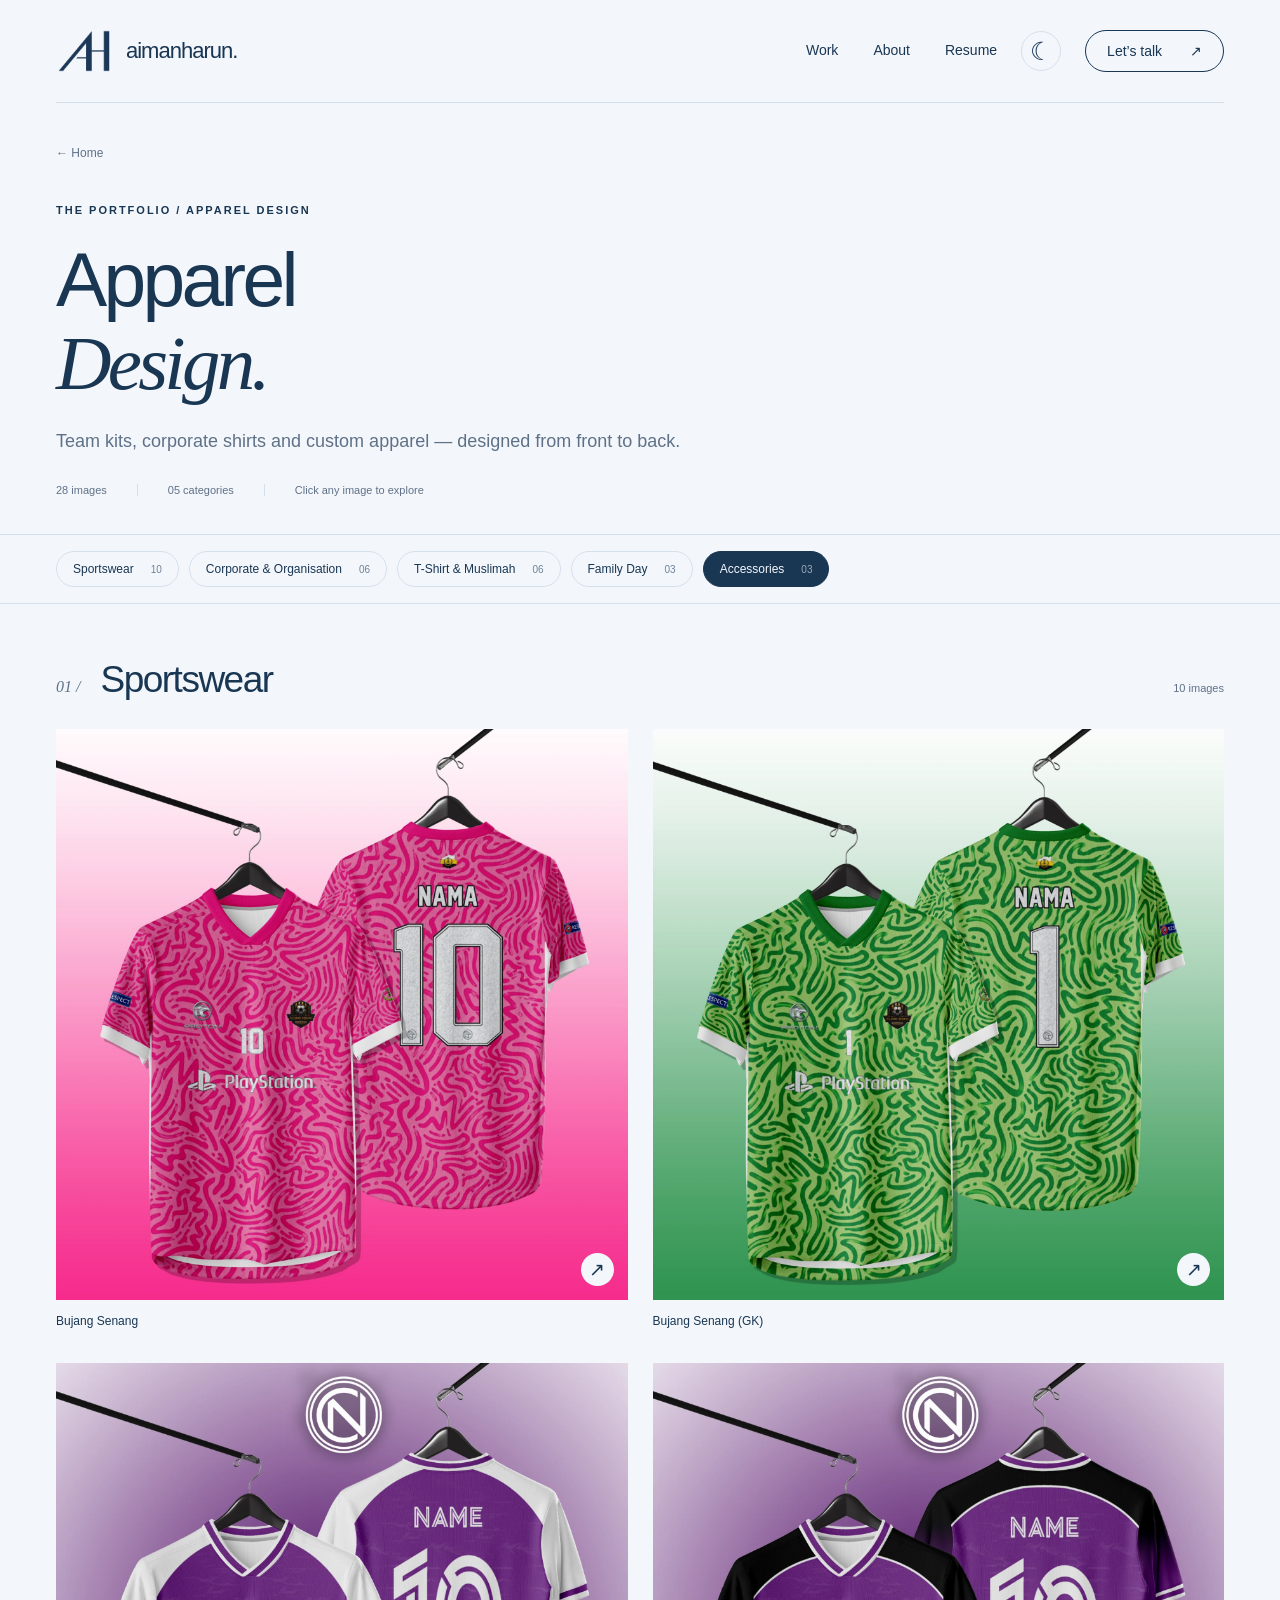
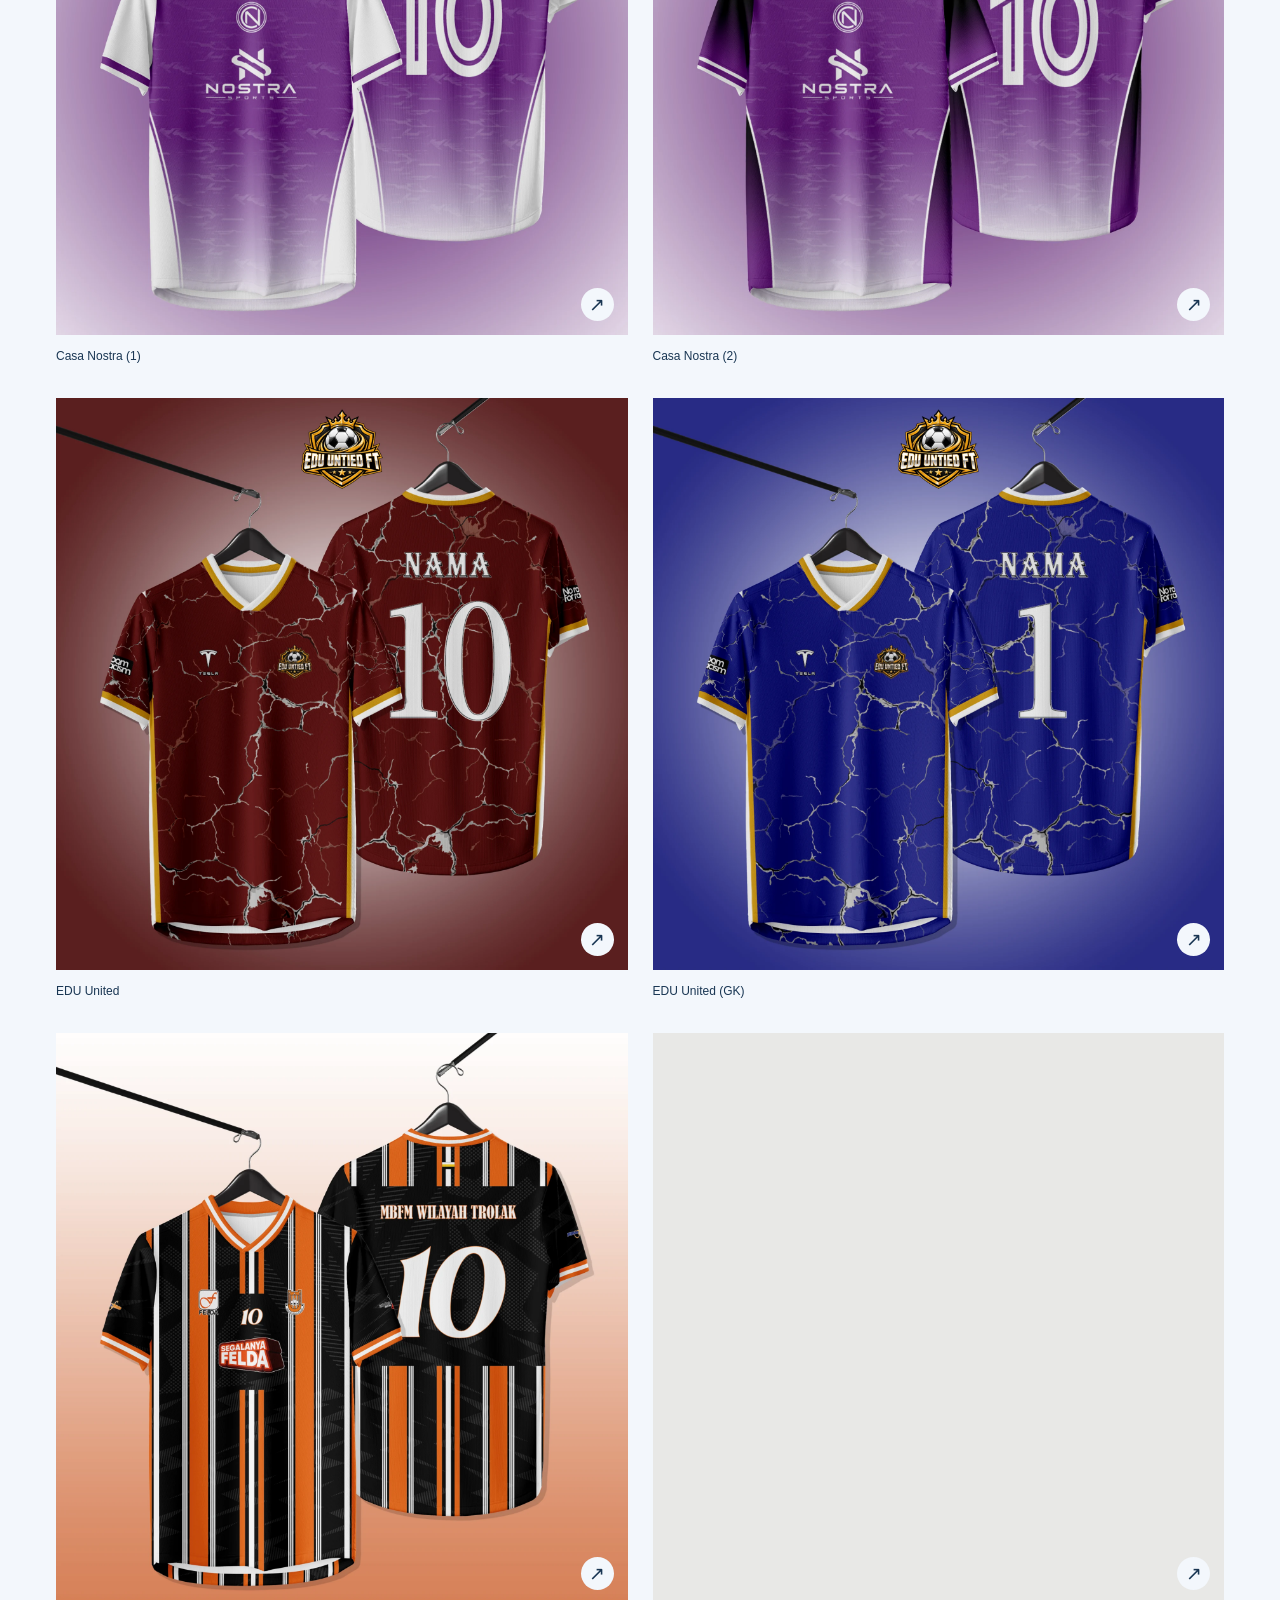
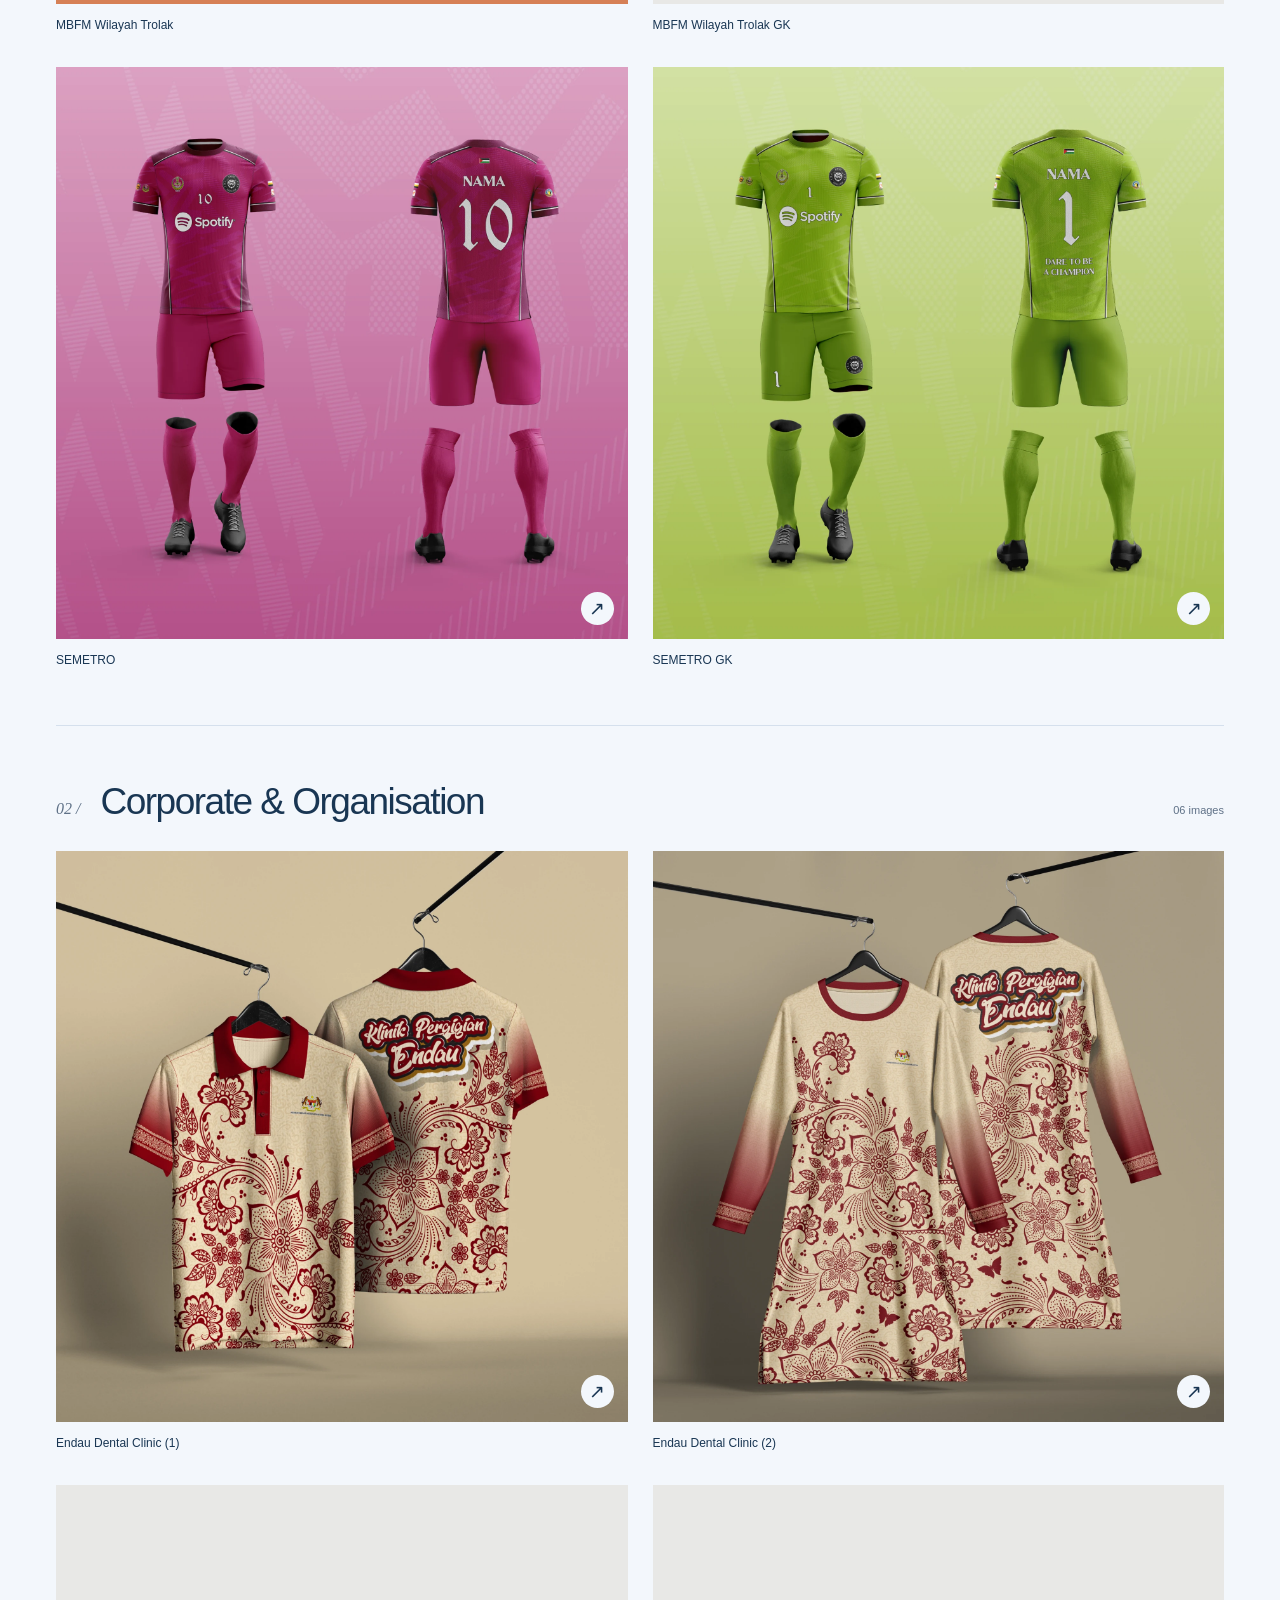
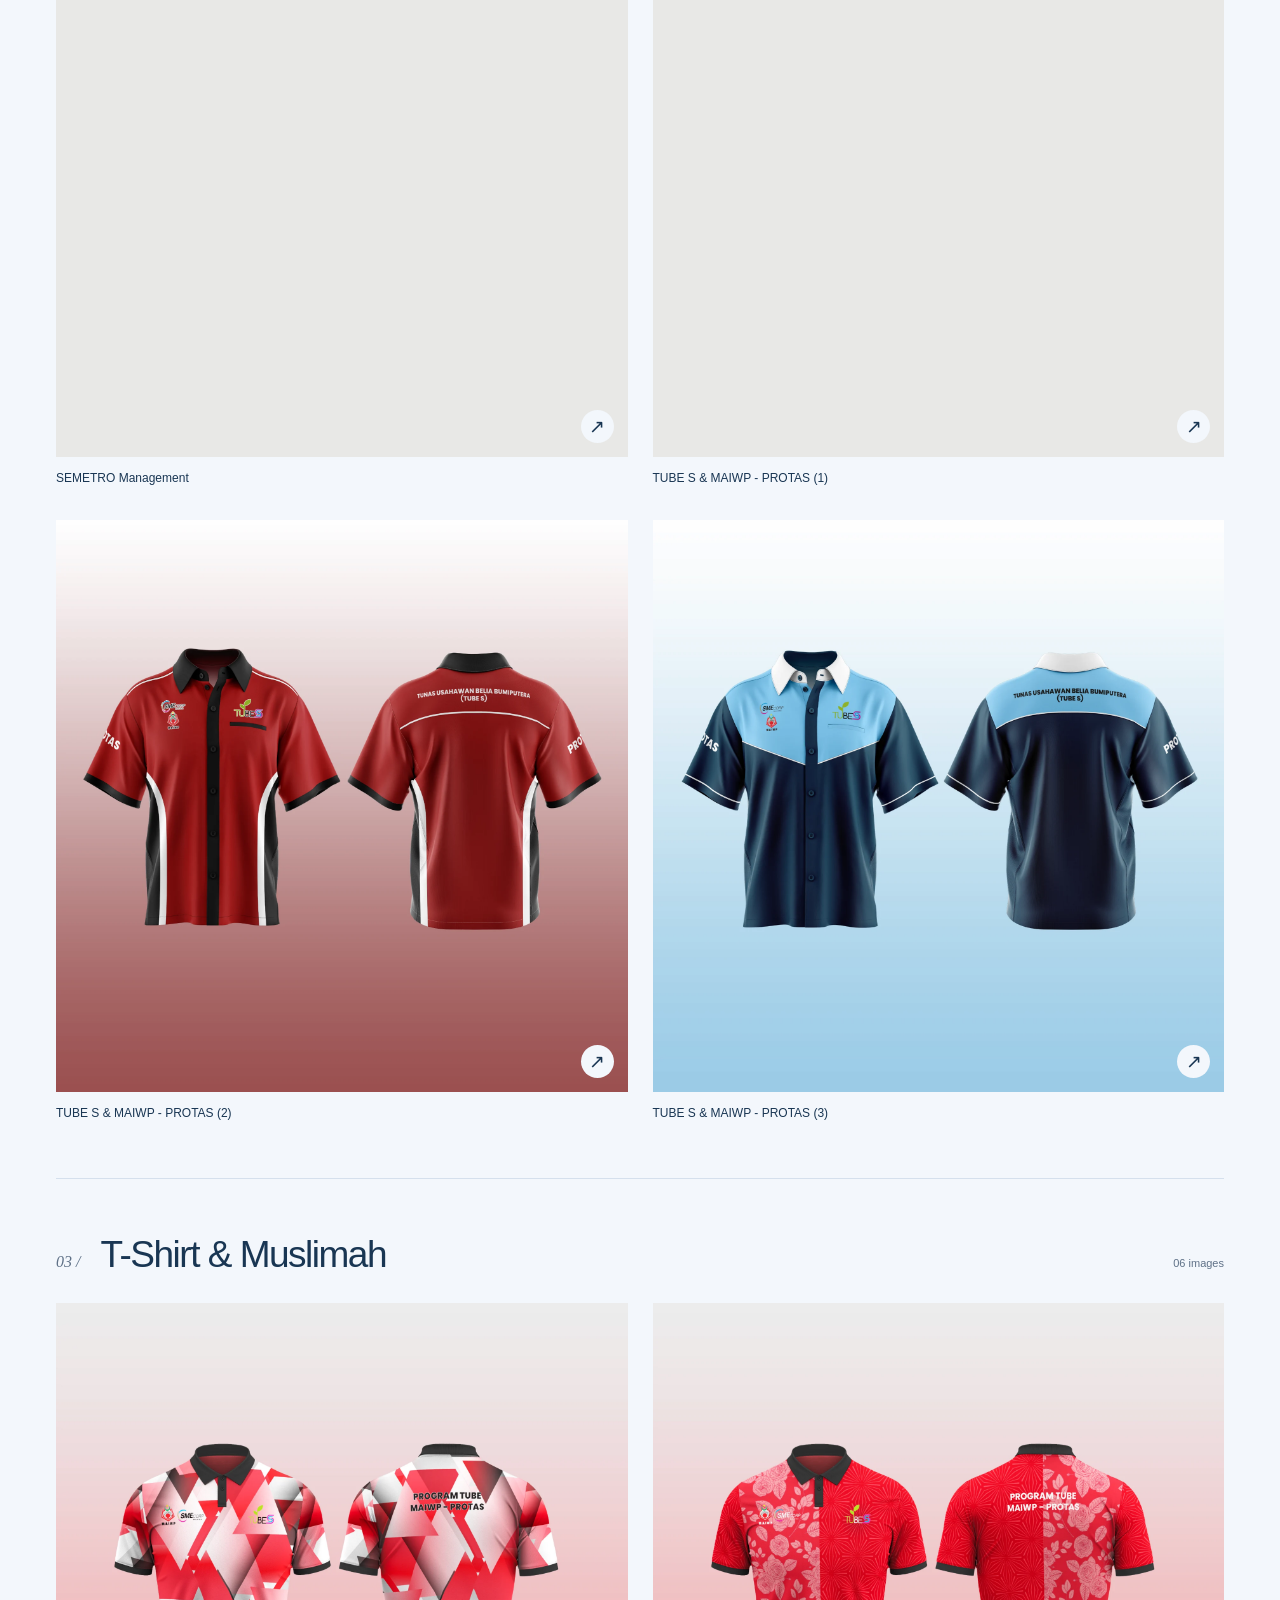
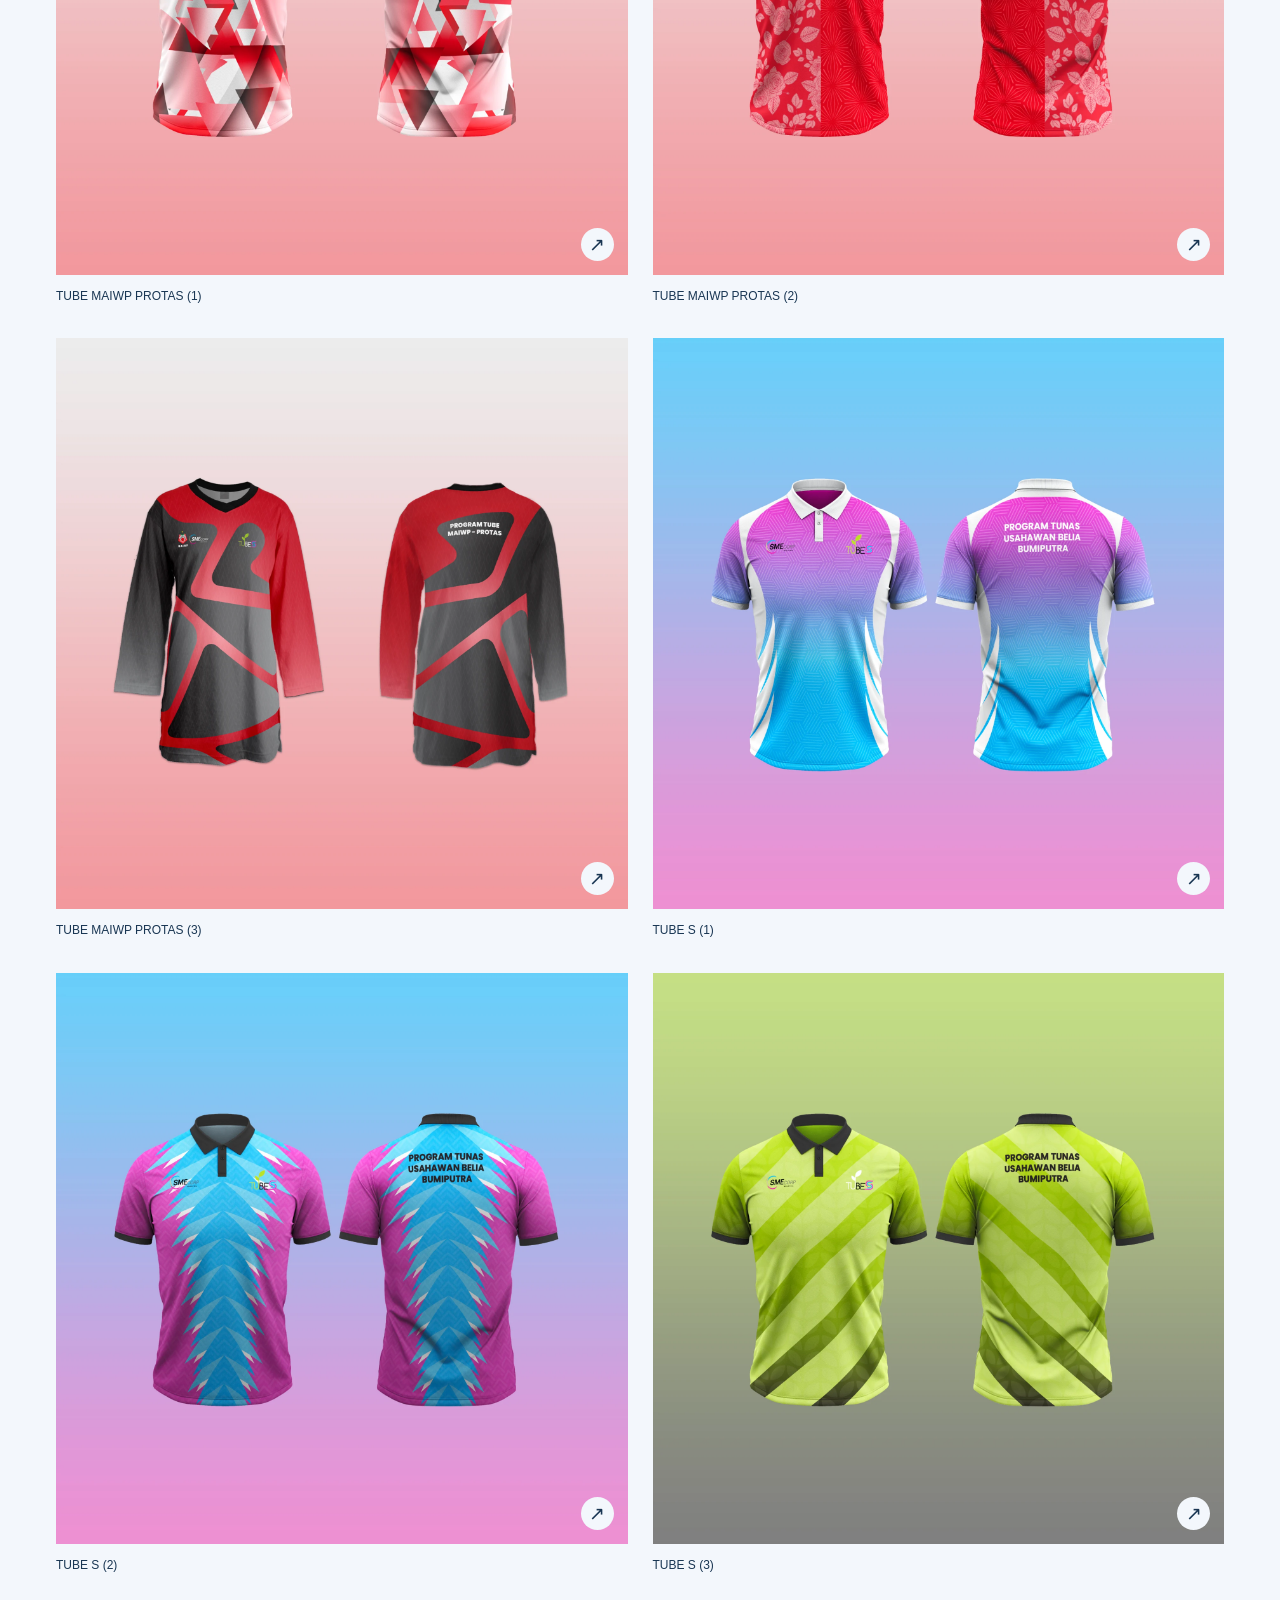
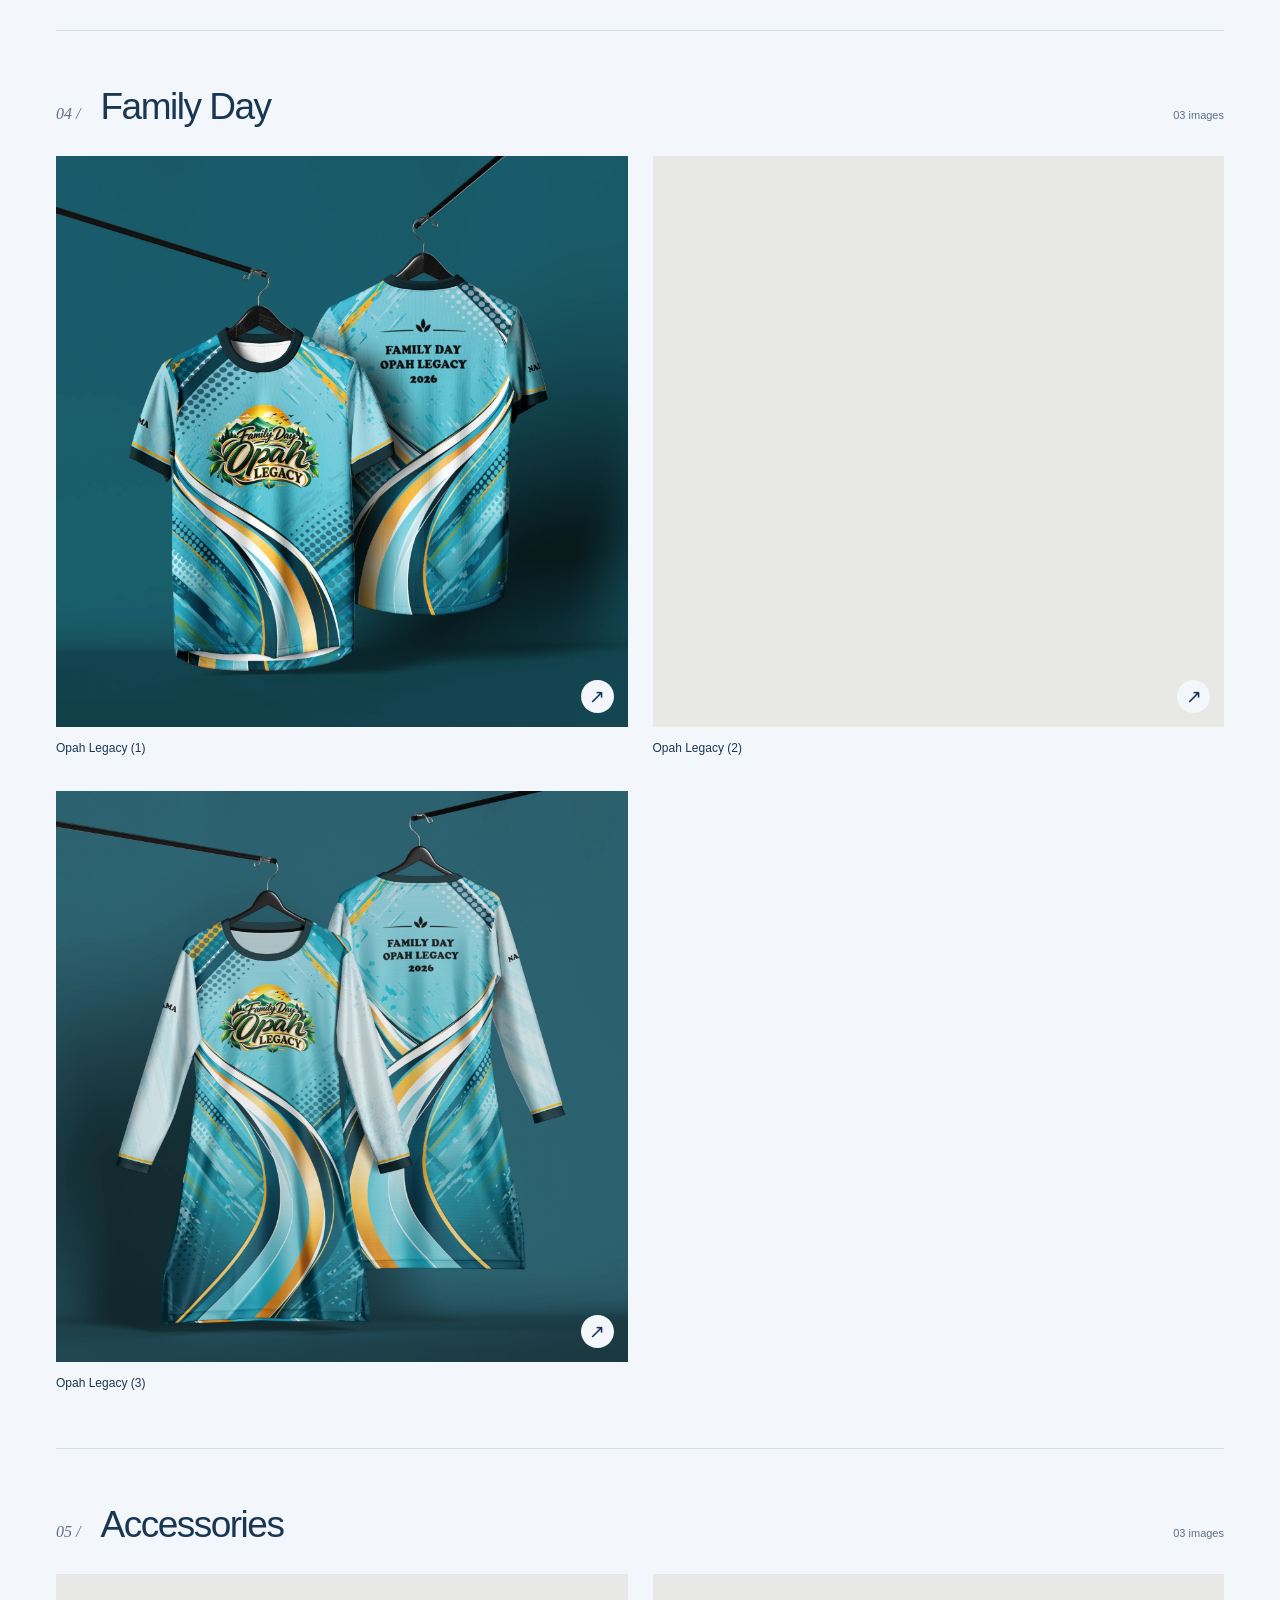
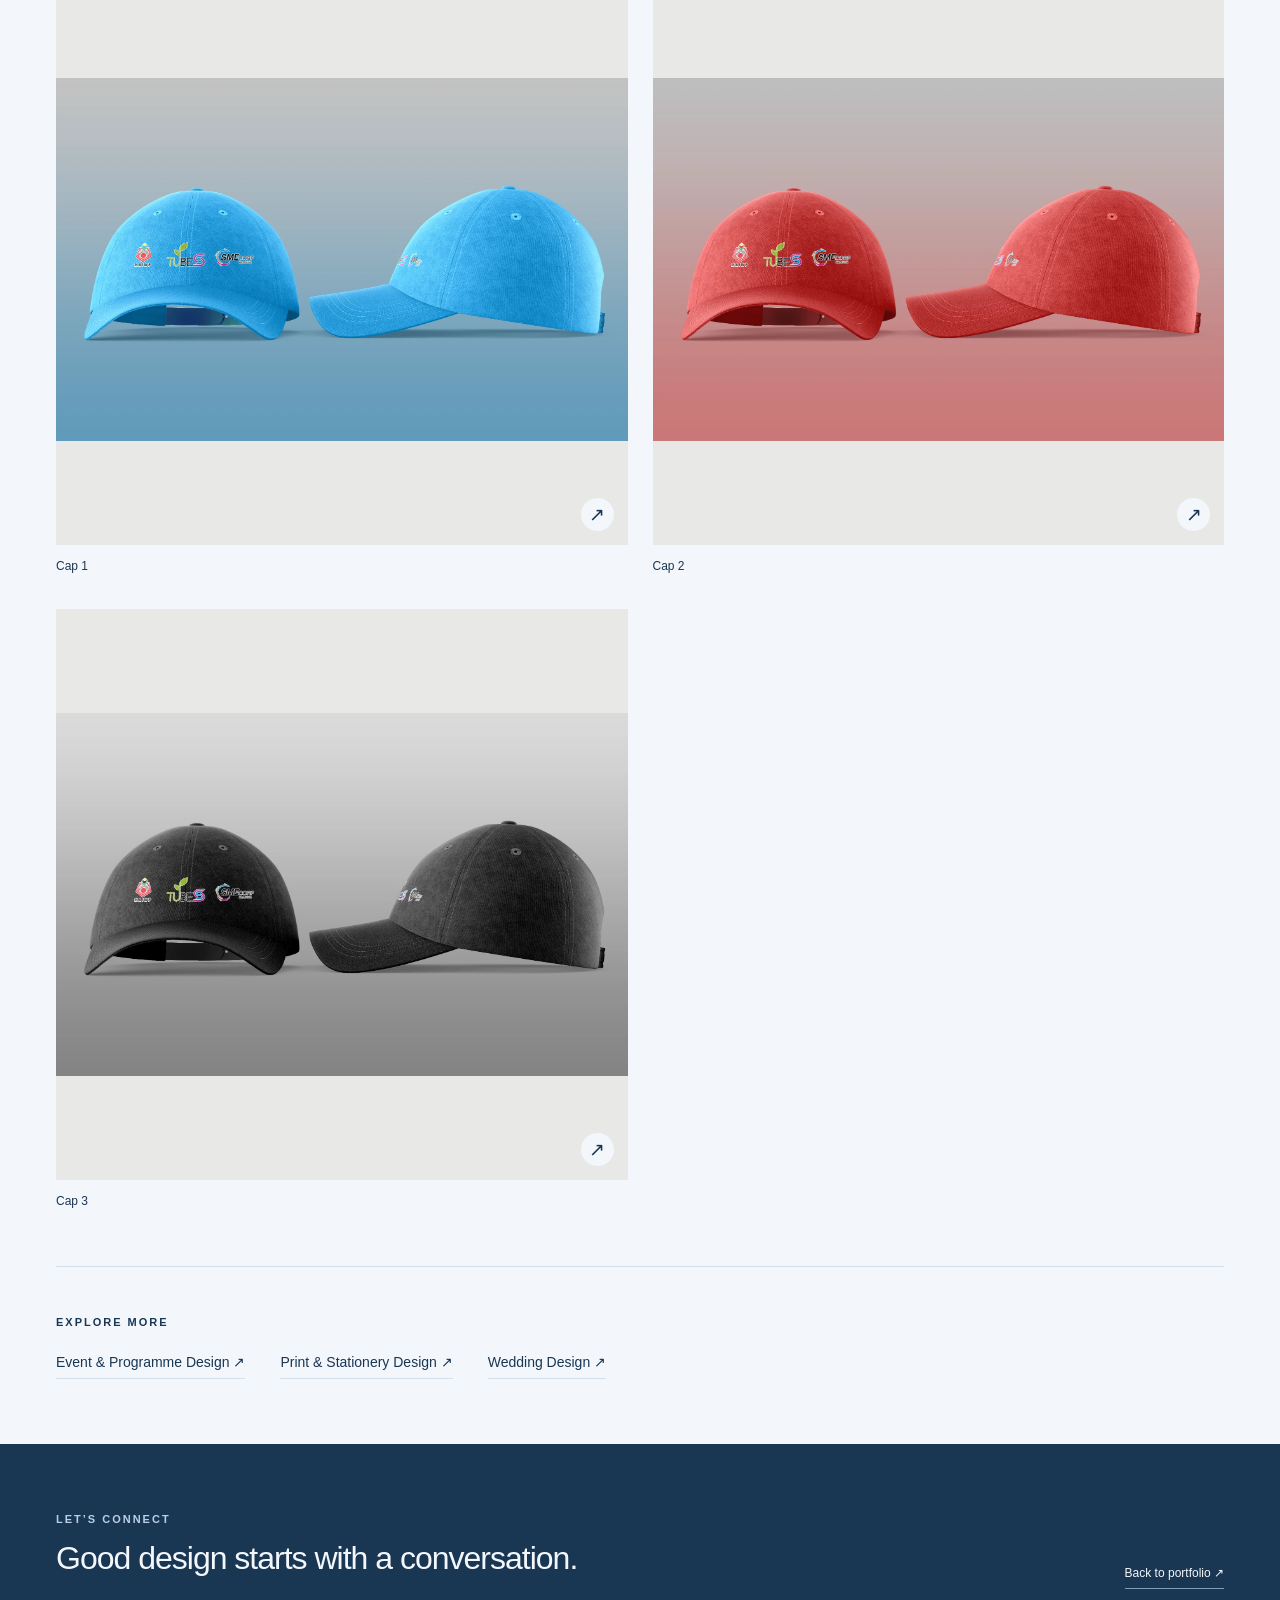
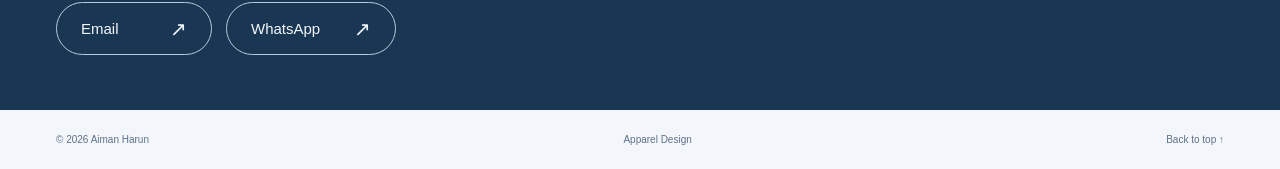
==== commit dc4516cb: "Add files via upload" ====
--- a/apparel.html
+++ b/apparel.html
@@ -1 +1 @@
-<!doctype html><html lang="en"><head><meta charset="utf-8"><meta name="viewport" content="width=device-width, initial-scale=1"><title>Apparel Design — Aiman Harun</title><meta name="description" content="Team kits, corporate shirts and custom apparel — designed from front to back. Graphic design portfolio by Aiman Harun."><meta name="theme-color" content="#f6f5ef"><link rel="stylesheet" href="styles.css"><link rel="stylesheet" href="gallery.css"><script src="gallery.js" defer></script><link id="site-favicon" rel="icon" href="images/brand/favicon-light.png" type="image/png" sizes="64x64"><script src="favicon.js" defer></script></head><body class="collection-page apparel-collection"><a class="skip" href="#gallery">Skip to gallery</a><header class="nav wrap"><a class="wordmark" href="index.html" aria-label="Aiman Harun home"><img class="brand-logo" src="images/brand/logo-ah.webp" alt="AH" width="60" height="60"><span class="brand-name">aiman<span>harun.</span></span></a><nav aria-label="Main navigation"><a href="index.html#work">Work</a><a href="index.html#about">About</a><a class="resume-nav" href="resume.pdf" target="_blank" rel="noopener noreferrer" title="Open my resume (PDF) in a new tab">Resume</a></nav><a class="nav-contact" href="index.html#contact">Let’s talk <span>↗</span></a></header><main><section class="case-intro wrap"><a class="back-link" href="index.html">← Home</a><p class="eyebrow">THE PORTFOLIO / APPAREL DESIGN</p><h1>Apparel<br><em>Design.</em></h1><p class="case-lead">Team kits, corporate shirts and custom apparel — designed from front to back.</p><div class="collection-overview"><span>28 images</span><span>05 categories</span><span>Click any image to explore</span></div></section><div class="gallery-nav-shell"><nav class="gallery-nav wrap" aria-label="Artwork categories"><a href="#sportswear">Sportswear <span>10</span></a><a href="#corporate">Corporate &amp; Organisation <span>06</span></a><a href="#tshirts">T-Shirt &amp; Muslimah <span>06</span></a><a href="#family-day">Family Day <span>03</span></a><a href="#accessories">Accessories <span>03</span></a></nav></div><div class="wrap" id="gallery"><section class="gallery-section" id="sportswear"><div class="gallery-heading"><span class="case-number">01 /</span><h2>Sportswear</h2><span class="gallery-count">10 images</span></div><div class="artwork-grid"><figure class="gallery-item"><a class="artwork-link" href="images/apparel/Sportswear/Bujang%20Senang.webp" data-caption="Bujang Senang" aria-label="Enlarge Bujang Senang"><img src="images/apparel/Sportswear/Bujang%20Senang.webp" alt="Bujang Senang" width="1800" height="1800" loading="lazy" decoding="async"><span class="zoom-icon" aria-hidden="true">↗</span></a><figcaption>Bujang Senang</figcaption></figure><figure class="gallery-item"><a class="artwork-link" href="images/apparel/Sportswear/Bujang%20Senang%20%28GK%29.webp" data-caption="Bujang Senang (GK)" aria-label="Enlarge Bujang Senang (GK)"><img src="images/apparel/Sportswear/Bujang%20Senang%20%28GK%29.webp" alt="Bujang Senang (GK)" width="1800" height="1800" loading="lazy" decoding="async"><span class="zoom-icon" aria-hidden="true">↗</span></a><figcaption>Bujang Senang (GK)</figcaption></figure><figure class="gallery-item"><a class="artwork-link" href="images/apparel/Sportswear/Casa%20Nostra%20%281%29.webp" data-caption="Casa Nostra (1)" aria-label="Enlarge Casa Nostra (1)"><img src="images/apparel/Sportswear/Casa%20Nostra%20%281%29.webp" alt="Casa Nostra (1)" width="1800" height="1800" loading="lazy" decoding="async"><span class="zoom-icon" aria-hidden="true">↗</span></a><figcaption>Casa Nostra (1)</figcaption></figure><figure class="gallery-item"><a class="artwork-link" href="images/apparel/Sportswear/Casa%20Nostra%20%282%29.webp" data-caption="Casa Nostra (2)" aria-label="Enlarge Casa Nostra (2)"><img src="images/apparel/Sportswear/Casa%20Nostra%20%282%29.webp" alt="Casa Nostra (2)" width="1800" height="1800" loading="lazy" decoding="async"><span class="zoom-icon" aria-hidden="true">↗</span></a><figcaption>Casa Nostra (2)</figcaption></figure><figure class="gallery-item"><a class="artwork-link" href="images/apparel/Sportswear/EDU%20United.webp" data-caption="EDU United" aria-label="Enlarge EDU United"><img src="images/apparel/Sportswear/EDU%20United.webp" alt="EDU United" width="1800" height="1800" loading="lazy" decoding="async"><span class="zoom-icon" aria-hidden="true">↗</span></a><figcaption>EDU United</figcaption></figure><figure class="gallery-item"><a class="artwork-link" href="images/apparel/Sportswear/EDU%20United%20%28GK%29.webp" data-caption="EDU United (GK)" aria-label="Enlarge EDU United (GK)"><img src="images/apparel/Sportswear/EDU%20United%20%28GK%29.webp" alt="EDU United (GK)" width="1800" height="1800" loading="lazy" decoding="async"><span class="zoom-icon" aria-hidden="true">↗</span></a><figcaption>EDU United (GK)</figcaption></figure><figure class="gallery-item"><a class="artwork-link" href="images/apparel/Sportswear/MBFM%20Wilayah%20Trolak.webp" data-caption="MBFM Wilayah Trolak" aria-label="Enlarge MBFM Wilayah Trolak"><img src="images/apparel/Sportswear/MBFM%20Wilayah%20Trolak.webp" alt="MBFM Wilayah Trolak" width="1800" height="1800" loading="lazy" decoding="async"><span class="zoom-icon" aria-hidden="true">↗</span></a><figcaption>MBFM Wilayah Trolak</figcaption></figure><figure class="gallery-item"><a class="artwork-link" href="images/apparel/Sportswear/MBFM%20Wilayah%20Trolak%20GK.webp" data-caption="MBFM Wilayah Trolak GK" aria-label="Enlarge MBFM Wilayah Trolak GK"><img src="images/apparel/Sportswear/MBFM%20Wilayah%20Trolak%20GK.webp" alt="MBFM Wilayah Trolak GK" width="1800" height="1800" loading="lazy" decoding="async"><span class="zoom-icon" aria-hidden="true">↗</span></a><figcaption>MBFM Wilayah Trolak GK</figcaption></figure><figure class="gallery-item"><a class="artwork-link" href="images/apparel/Sportswear/SEMETRO.webp" data-caption="SEMETRO" aria-label="Enlarge SEMETRO"><img src="images/apparel/Sportswear/SEMETRO.webp" alt="SEMETRO" width="1800" height="1800" loading="lazy" decoding="async"><span class="zoom-icon" aria-hidden="true">↗</span></a><figcaption>SEMETRO</figcaption></figure><figure class="gallery-item"><a class="artwork-link" href="images/apparel/Sportswear/SEMETRO%20GK.webp" data-caption="SEMETRO GK" aria-label="Enlarge SEMETRO GK"><img src="images/apparel/Sportswear/SEMETRO%20GK.webp" alt="SEMETRO GK" width="1800" height="1800" loading="lazy" decoding="async"><span class="zoom-icon" aria-hidden="true">↗</span></a><figcaption>SEMETRO GK</figcaption></figure></div></section><section class="gallery-section" id="corporate"><div class="gallery-heading"><span class="case-number">02 /</span><h2>Corporate &amp; Organisation</h2><span class="gallery-count">06 images</span></div><div class="artwork-grid"><figure class="gallery-item"><a class="artwork-link" href="images/apparel/Corporate%20%26%20Organisation/Endau%20Dental%20Clinic%20%281%29.webp" data-caption="Endau Dental Clinic (1)" aria-label="Enlarge Endau Dental Clinic (1)"><img src="images/apparel/Corporate%20%26%20Organisation/Endau%20Dental%20Clinic%20%281%29.webp" alt="Endau Dental Clinic (1)" width="1800" height="1800" loading="lazy" decoding="async"><span class="zoom-icon" aria-hidden="true">↗</span></a><figcaption>Endau Dental Clinic (1)</figcaption></figure><figure class="gallery-item"><a class="artwork-link" href="images/apparel/Corporate%20%26%20Organisation/Endau%20Dental%20Clinic%20%282%29.webp" data-caption="Endau Dental Clinic (2)" aria-label="Enlarge Endau Dental Clinic (2)"><img src="images/apparel/Corporate%20%26%20Organisation/Endau%20Dental%20Clinic%20%282%29.webp" alt="Endau Dental Clinic (2)" width="1800" height="1800" loading="lazy" decoding="async"><span class="zoom-icon" aria-hidden="true">↗</span></a><figcaption>Endau Dental Clinic (2)</figcaption></figure><figure class="gallery-item"><a class="artwork-link" href="images/apparel/Corporate%20%26%20Organisation/SEMETRO%20Management.webp" data-caption="SEMETRO Management" aria-label="Enlarge SEMETRO Management"><img src="images/apparel/Corporate%20%26%20Organisation/SEMETRO%20Management.webp" alt="SEMETRO Management" width="1800" height="1800" loading="lazy" decoding="async"><span class="zoom-icon" aria-hidden="true">↗</span></a><figcaption>SEMETRO Management</figcaption></figure><figure class="gallery-item"><a class="artwork-link" href="images/apparel/Corporate%20%26%20Organisation/TUBE%20S%20%26%20MAIWP%20-%20PROTAS%20%281%29.webp" data-caption="TUBE S &amp; MAIWP - PROTAS (1)" aria-label="Enlarge TUBE S &amp; MAIWP - PROTAS (1)"><img src="images/apparel/Corporate%20%26%20Organisation/TUBE%20S%20%26%20MAIWP%20-%20PROTAS%20%281%29.webp" alt="TUBE S &amp; MAIWP - PROTAS (1)" width="1800" height="1800" loading="lazy" decoding="async"><span class="zoom-icon" aria-hidden="true">↗</span></a><figcaption>TUBE S &amp; MAIWP - PROTAS (1)</figcaption></figure><figure class="gallery-item"><a class="artwork-link" href="images/apparel/Corporate%20%26%20Organisation/TUBE%20S%20%26%20MAIWP%20-%20PROTAS%20%282%29.webp" data-caption="TUBE S &amp; MAIWP - PROTAS (2)" aria-label="Enlarge TUBE S &amp; MAIWP - PROTAS (2)"><img src="images/apparel/Corporate%20%26%20Organisation/TUBE%20S%20%26%20MAIWP%20-%20PROTAS%20%282%29.webp" alt="TUBE S &amp; MAIWP - PROTAS (2)" width="1800" height="1800" loading="lazy" decoding="async"><span class="zoom-icon" aria-hidden="true">↗</span></a><figcaption>TUBE S &amp; MAIWP - PROTAS (2)</figcaption></figure><figure class="gallery-item"><a class="artwork-link" href="images/apparel/Corporate%20%26%20Organisation/TUBE%20S%20%26%20MAIWP%20-%20PROTAS%20%283%29.webp" data-caption="TUBE S &amp; MAIWP - PROTAS (3)" aria-label="Enlarge TUBE S &amp; MAIWP - PROTAS (3)"><img src="images/apparel/Corporate%20%26%20Organisation/TUBE%20S%20%26%20MAIWP%20-%20PROTAS%20%283%29.webp" alt="TUBE S &amp; MAIWP - PROTAS (3)" width="1800" height="1800" loading="lazy" decoding="async"><span class="zoom-icon" aria-hidden="true">↗</span></a><figcaption>TUBE S &amp; MAIWP - PROTAS (3)</figcaption></figure></div></section><section class="gallery-section" id="tshirts"><div class="gallery-heading"><span class="case-number">03 /</span><h2>T-Shirt &amp; Muslimah</h2><span class="gallery-count">06 images</span></div><div class="artwork-grid"><figure class="gallery-item"><a class="artwork-link" href="images/apparel/T-Shirt%20%26%20Muslimah/TUBE%20MAIWP%20PROTAS%20%281%29.webp" data-caption="TUBE MAIWP PROTAS (1)" aria-label="Enlarge TUBE MAIWP PROTAS (1)"><img src="images/apparel/T-Shirt%20%26%20Muslimah/TUBE%20MAIWP%20PROTAS%20%281%29.webp" alt="TUBE MAIWP PROTAS (1)" width="1800" height="1800" loading="lazy" decoding="async"><span class="zoom-icon" aria-hidden="true">↗</span></a><figcaption>TUBE MAIWP PROTAS (1)</figcaption></figure><figure class="gallery-item"><a class="artwork-link" href="images/apparel/T-Shirt%20%26%20Muslimah/TUBE%20MAIWP%20PROTAS%20%282%29.webp" data-caption="TUBE MAIWP PROTAS (2)" aria-label="Enlarge TUBE MAIWP PROTAS (2)"><img src="images/apparel/T-Shirt%20%26%20Muslimah/TUBE%20MAIWP%20PROTAS%20%282%29.webp" alt="TUBE MAIWP PROTAS (2)" width="1800" height="1800" loading="lazy" decoding="async"><span class="zoom-icon" aria-hidden="true">↗</span></a><figcaption>TUBE MAIWP PROTAS (2)</figcaption></figure><figure class="gallery-item"><a class="artwork-link" href="images/apparel/T-Shirt%20%26%20Muslimah/TUBE%20MAIWP%20PROTAS%20%283%29.webp" data-caption="TUBE MAIWP PROTAS (3)" aria-label="Enlarge TUBE MAIWP PROTAS (3)"><img src="images/apparel/T-Shirt%20%26%20Muslimah/TUBE%20MAIWP%20PROTAS%20%283%29.webp" alt="TUBE MAIWP PROTAS (3)" width="1800" height="1800" loading="lazy" decoding="async"><span class="zoom-icon" aria-hidden="true">↗</span></a><figcaption>TUBE MAIWP PROTAS (3)</figcaption></figure><figure class="gallery-item"><a class="artwork-link" href="images/apparel/T-Shirt%20%26%20Muslimah/TUBE%20S%20%281%29.webp" data-caption="TUBE S (1)" aria-label="Enlarge TUBE S (1)"><img src="images/apparel/T-Shirt%20%26%20Muslimah/TUBE%20S%20%281%29.webp" alt="TUBE S (1)" width="1800" height="1800" loading="lazy" decoding="async"><span class="zoom-icon" aria-hidden="true">↗</span></a><figcaption>TUBE S (1)</figcaption></figure><figure class="gallery-item"><a class="artwork-link" href="images/apparel/T-Shirt%20%26%20Muslimah/TUBE%20S%20%282%29.webp" data-caption="TUBE S (2)" aria-label="Enlarge TUBE S (2)"><img src="images/apparel/T-Shirt%20%26%20Muslimah/TUBE%20S%20%282%29.webp" alt="TUBE S (2)" width="1800" height="1800" loading="lazy" decoding="async"><span class="zoom-icon" aria-hidden="true">↗</span></a><figcaption>TUBE S (2)</figcaption></figure><figure class="gallery-item"><a class="artwork-link" href="images/apparel/T-Shirt%20%26%20Muslimah/TUBE%20S%20%283%29.webp" data-caption="TUBE S (3)" aria-label="Enlarge TUBE S (3)"><img src="images/apparel/T-Shirt%20%26%20Muslimah/TUBE%20S%20%283%29.webp" alt="TUBE S (3)" width="1800" height="1800" loading="lazy" decoding="async"><span class="zoom-icon" aria-hidden="true">↗</span></a><figcaption>TUBE S (3)</figcaption></figure></div></section><section class="gallery-section" id="family-day"><div class="gallery-heading"><span class="case-number">04 /</span><h2>Family Day</h2><span class="gallery-count">03 images</span></div><div class="artwork-grid"><figure class="gallery-item"><a class="artwork-link" href="images/apparel/Family%20Day/Opah%20Legacy%20%281%29.webp" data-caption="Opah Legacy (1)" aria-label="Enlarge Opah Legacy (1)"><img src="images/apparel/Family%20Day/Opah%20Legacy%20%281%29.webp" alt="Opah Legacy (1)" width="1800" height="1800" loading="lazy" decoding="async"><span class="zoom-icon" aria-hidden="true">↗</span></a><figcaption>Opah Legacy (1)</figcaption></figure><figure class="gallery-item"><a class="artwork-link" href="images/apparel/Family%20Day/Opah%20Legacy%20%282%29.webp" data-caption="Opah Legacy (2)" aria-label="Enlarge Opah Legacy (2)"><img src="images/apparel/Family%20Day/Opah%20Legacy%20%282%29.webp" alt="Opah Legacy (2)" width="1800" height="1800" loading="lazy" decoding="async"><span class="zoom-icon" aria-hidden="true">↗</span></a><figcaption>Opah Legacy (2)</figcaption></figure><figure class="gallery-item"><a class="artwork-link" href="images/apparel/Family%20Day/Opah%20Legacy%20%283%29.webp" data-caption="Opah Legacy (3)" aria-label="Enlarge Opah Legacy (3)"><img src="images/apparel/Family%20Day/Opah%20Legacy%20%283%29.webp" alt="Opah Legacy (3)" width="1800" height="1800" loading="lazy" decoding="async"><span class="zoom-icon" aria-hidden="true">↗</span></a><figcaption>Opah Legacy (3)</figcaption></figure></div></section><section class="gallery-section" id="accessories"><div class="gallery-heading"><span class="case-number">05 /</span><h2>Accessories</h2><span class="gallery-count">03 images</span></div><div class="artwork-grid"><figure class="gallery-item"><a class="artwork-link" href="images/apparel/Accessories/Cap%201.webp" data-caption="Cap 1" aria-label="Enlarge Cap 1"><img src="images/apparel/Accessories/Cap%201.webp" alt="Cap 1" width="1800" height="1145" loading="lazy" decoding="async"><span class="zoom-icon" aria-hidden="true">↗</span></a><figcaption>Cap 1</figcaption></figure><figure class="gallery-item"><a class="artwork-link" href="images/apparel/Accessories/Cap%202.webp" data-caption="Cap 2" aria-label="Enlarge Cap 2"><img src="images/apparel/Accessories/Cap%202.webp" alt="Cap 2" width="1800" height="1145" loading="lazy" decoding="async"><span class="zoom-icon" aria-hidden="true">↗</span></a><figcaption>Cap 2</figcaption></figure><figure class="gallery-item"><a class="artwork-link" href="images/apparel/Accessories/Cap%203.webp" data-caption="Cap 3" aria-label="Enlarge Cap 3"><img src="images/apparel/Accessories/Cap%203.webp" alt="Cap 3" width="1800" height="1145" loading="lazy" decoding="async"><span class="zoom-icon" aria-hidden="true">↗</span></a><figcaption>Cap 3</figcaption></figure></div></section><section class="related-work"><p class="eyebrow">EXPLORE MORE</p><div><a href="event-branding.html">Event &amp; Programme Design ↗</a><a href="print-stationery.html">Print &amp; Stationery Design ↗</a><a href="wedding.html">Wedding Design ↗</a></div></section></div><section class="case-end"><div class="wrap"><div><p class="eyebrow">LET’S CONNECT</p><h2>Good design starts with a conversation.</h2><div class="contact-methods"><a class="contact-button" href="mailto:muhammadaimanh01@gmail.com">Email <span aria-hidden="true">↗</span></a><a class="contact-button" href="https://wa.me/60194015266" target="_blank" rel="noopener noreferrer">WhatsApp <span aria-hidden="true">↗</span></a></div></div><a class="case-back" href="index.html#work">Back to portfolio ↗</a></div></section></main><footer class="wrap"><span>© <span id="year">2026</span> Aiman Harun</span><span>Apparel Design</span><a href="#">Back to top ↑</a></footer><dialog class="image-viewer" id="image-viewer" aria-label="Enlarged artwork"><div class="viewer-bar"><p id="viewer-caption"></p><button id="viewer-close" aria-label="Close enlarged artwork">Close ✕</button></div><div class="viewer-canvas"><img id="viewer-image" alt=""></div><div class="viewer-controls"><button id="previous-image" aria-label="Previous artwork">← Previous</button><span id="image-position" aria-live="polite"></span><button id="next-image" aria-label="Next artwork">Next →</button></div><p class="viewer-help">Arrow keys to browse · Esc to close</p></dialog></body></html>+<!doctype html><html lang="en"><head><meta charset="utf-8"><script src="theme.js"></script><meta name="viewport" content="width=device-width, initial-scale=1"><title>Apparel Design — Aiman Harun</title><meta name="description" content="Team kits, corporate shirts and custom apparel — designed from front to back. Graphic design portfolio by Aiman Harun."><meta name="theme-color" content="#f3f7fc"><link rel="stylesheet" href="styles.css"><link rel="stylesheet" href="gallery.css"><script src="gallery.js" defer></script><link id="site-favicon" rel="icon" href="images/brand/favicon-light.png" type="image/png" sizes="64x64"><script src="favicon.js" defer></script></head><body class="collection-page apparel-collection"><a class="skip" href="#gallery">Skip to gallery</a><header class="nav wrap"><a class="wordmark" href="index.html" aria-label="Aiman Harun home"><img class="brand-logo" src="images/brand/logo-ah.webp" alt="AH" width="60" height="60"><span class="brand-name">aiman<span>harun.</span></span></a><nav aria-label="Main navigation"><a href="index.html#work">Work</a><a href="index.html#about">About</a><a class="resume-nav" href="resume.pdf" target="_blank" rel="noopener noreferrer" title="Open my resume (PDF) in a new tab">Resume</a></nav><button class="theme-toggle" type="button" aria-label="Switch to dark mode" aria-pressed="false" title="Switch to dark mode"><span aria-hidden="true">☾</span></button><a class="nav-contact" href="index.html#contact">Let’s talk <span>↗</span></a></header><main><section class="case-intro wrap"><a class="back-link" href="index.html">← Home</a><p class="eyebrow">THE PORTFOLIO / APPAREL DESIGN</p><h1>Apparel<br><em>Design.</em></h1><p class="case-lead">Team kits, corporate shirts and custom apparel — designed from front to back.</p><div class="collection-overview"><span>28 images</span><span>05 categories</span><span>Click any image to explore</span></div></section><div class="gallery-nav-shell"><nav class="gallery-nav wrap" aria-label="Artwork categories"><a href="#sportswear">Sportswear <span>10</span></a><a href="#corporate">Corporate &amp; Organisation <span>06</span></a><a href="#tshirts">T-Shirt &amp; Muslimah <span>06</span></a><a href="#family-day">Family Day <span>03</span></a><a href="#accessories">Accessories <span>03</span></a></nav></div><div class="wrap" id="gallery"><section class="gallery-section" id="sportswear"><div class="gallery-heading"><span class="case-number">01 /</span><h2>Sportswear</h2><span class="gallery-count">10 images</span></div><div class="artwork-grid"><figure class="gallery-item"><a class="artwork-link" href="images/apparel/Sportswear/Bujang%20Senang.webp" data-caption="Bujang Senang" aria-label="Enlarge Bujang Senang"><img src="images/apparel/Sportswear/Bujang%20Senang.webp" alt="Bujang Senang" width="1800" height="1800" loading="lazy" decoding="async"><span class="zoom-icon" aria-hidden="true">↗</span></a><figcaption>Bujang Senang</figcaption></figure><figure class="gallery-item"><a class="artwork-link" href="images/apparel/Sportswear/Bujang%20Senang%20%28GK%29.webp" data-caption="Bujang Senang (GK)" aria-label="Enlarge Bujang Senang (GK)"><img src="images/apparel/Sportswear/Bujang%20Senang%20%28GK%29.webp" alt="Bujang Senang (GK)" width="1800" height="1800" loading="lazy" decoding="async"><span class="zoom-icon" aria-hidden="true">↗</span></a><figcaption>Bujang Senang (GK)</figcaption></figure><figure class="gallery-item"><a class="artwork-link" href="images/apparel/Sportswear/Casa%20Nostra%20%281%29.webp" data-caption="Casa Nostra (1)" aria-label="Enlarge Casa Nostra (1)"><img src="images/apparel/Sportswear/Casa%20Nostra%20%281%29.webp" alt="Casa Nostra (1)" width="1800" height="1800" loading="lazy" decoding="async"><span class="zoom-icon" aria-hidden="true">↗</span></a><figcaption>Casa Nostra (1)</figcaption></figure><figure class="gallery-item"><a class="artwork-link" href="images/apparel/Sportswear/Casa%20Nostra%20%282%29.webp" data-caption="Casa Nostra (2)" aria-label="Enlarge Casa Nostra (2)"><img src="images/apparel/Sportswear/Casa%20Nostra%20%282%29.webp" alt="Casa Nostra (2)" width="1800" height="1800" loading="lazy" decoding="async"><span class="zoom-icon" aria-hidden="true">↗</span></a><figcaption>Casa Nostra (2)</figcaption></figure><figure class="gallery-item"><a class="artwork-link" href="images/apparel/Sportswear/EDU%20United.webp" data-caption="EDU United" aria-label="Enlarge EDU United"><img src="images/apparel/Sportswear/EDU%20United.webp" alt="EDU United" width="1800" height="1800" loading="lazy" decoding="async"><span class="zoom-icon" aria-hidden="true">↗</span></a><figcaption>EDU United</figcaption></figure><figure class="gallery-item"><a class="artwork-link" href="images/apparel/Sportswear/EDU%20United%20%28GK%29.webp" data-caption="EDU United (GK)" aria-label="Enlarge EDU United (GK)"><img src="images/apparel/Sportswear/EDU%20United%20%28GK%29.webp" alt="EDU United (GK)" width="1800" height="1800" loading="lazy" decoding="async"><span class="zoom-icon" aria-hidden="true">↗</span></a><figcaption>EDU United (GK)</figcaption></figure><figure class="gallery-item"><a class="artwork-link" href="images/apparel/Sportswear/MBFM%20Wilayah%20Trolak.webp" data-caption="MBFM Wilayah Trolak" aria-label="Enlarge MBFM Wilayah Trolak"><img src="images/apparel/Sportswear/MBFM%20Wilayah%20Trolak.webp" alt="MBFM Wilayah Trolak" width="1800" height="1800" loading="lazy" decoding="async"><span class="zoom-icon" aria-hidden="true">↗</span></a><figcaption>MBFM Wilayah Trolak</figcaption></figure><figure class="gallery-item"><a class="artwork-link" href="images/apparel/Sportswear/MBFM%20Wilayah%20Trolak%20GK.webp" data-caption="MBFM Wilayah Trolak GK" aria-label="Enlarge MBFM Wilayah Trolak GK"><img src="images/apparel/Sportswear/MBFM%20Wilayah%20Trolak%20GK.webp" alt="MBFM Wilayah Trolak GK" width="1800" height="1800" loading="lazy" decoding="async"><span class="zoom-icon" aria-hidden="true">↗</span></a><figcaption>MBFM Wilayah Trolak GK</figcaption></figure><figure class="gallery-item"><a class="artwork-link" href="images/apparel/Sportswear/SEMETRO.webp" data-caption="SEMETRO" aria-label="Enlarge SEMETRO"><img src="images/apparel/Sportswear/SEMETRO.webp" alt="SEMETRO" width="1800" height="1800" loading="lazy" decoding="async"><span class="zoom-icon" aria-hidden="true">↗</span></a><figcaption>SEMETRO</figcaption></figure><figure class="gallery-item"><a class="artwork-link" href="images/apparel/Sportswear/SEMETRO%20GK.webp" data-caption="SEMETRO GK" aria-label="Enlarge SEMETRO GK"><img src="images/apparel/Sportswear/SEMETRO%20GK.webp" alt="SEMETRO GK" width="1800" height="1800" loading="lazy" decoding="async"><span class="zoom-icon" aria-hidden="true">↗</span></a><figcaption>SEMETRO GK</figcaption></figure></div></section><section class="gallery-section" id="corporate"><div class="gallery-heading"><span class="case-number">02 /</span><h2>Corporate &amp; Organisation</h2><span class="gallery-count">06 images</span></div><div class="artwork-grid"><figure class="gallery-item"><a class="artwork-link" href="images/apparel/Corporate%20%26%20Organisation/Endau%20Dental%20Clinic%20%281%29.webp" data-caption="Endau Dental Clinic (1)" aria-label="Enlarge Endau Dental Clinic (1)"><img src="images/apparel/Corporate%20%26%20Organisation/Endau%20Dental%20Clinic%20%281%29.webp" alt="Endau Dental Clinic (1)" width="1800" height="1800" loading="lazy" decoding="async"><span class="zoom-icon" aria-hidden="true">↗</span></a><figcaption>Endau Dental Clinic (1)</figcaption></figure><figure class="gallery-item"><a class="artwork-link" href="images/apparel/Corporate%20%26%20Organisation/Endau%20Dental%20Clinic%20%282%29.webp" data-caption="Endau Dental Clinic (2)" aria-label="Enlarge Endau Dental Clinic (2)"><img src="images/apparel/Corporate%20%26%20Organisation/Endau%20Dental%20Clinic%20%282%29.webp" alt="Endau Dental Clinic (2)" width="1800" height="1800" loading="lazy" decoding="async"><span class="zoom-icon" aria-hidden="true">↗</span></a><figcaption>Endau Dental Clinic (2)</figcaption></figure><figure class="gallery-item"><a class="artwork-link" href="images/apparel/Corporate%20%26%20Organisation/SEMETRO%20Management.webp" data-caption="SEMETRO Management" aria-label="Enlarge SEMETRO Management"><img src="images/apparel/Corporate%20%26%20Organisation/SEMETRO%20Management.webp" alt="SEMETRO Management" width="1800" height="1800" loading="lazy" decoding="async"><span class="zoom-icon" aria-hidden="true">↗</span></a><figcaption>SEMETRO Management</figcaption></figure><figure class="gallery-item"><a class="artwork-link" href="images/apparel/Corporate%20%26%20Organisation/TUBE%20S%20%26%20MAIWP%20-%20PROTAS%20%281%29.webp" data-caption="TUBE S &amp; MAIWP - PROTAS (1)" aria-label="Enlarge TUBE S &amp; MAIWP - PROTAS (1)"><img src="images/apparel/Corporate%20%26%20Organisation/TUBE%20S%20%26%20MAIWP%20-%20PROTAS%20%281%29.webp" alt="TUBE S &amp; MAIWP - PROTAS (1)" width="1800" height="1800" loading="lazy" decoding="async"><span class="zoom-icon" aria-hidden="true">↗</span></a><figcaption>TUBE S &amp; MAIWP - PROTAS (1)</figcaption></figure><figure class="gallery-item"><a class="artwork-link" href="images/apparel/Corporate%20%26%20Organisation/TUBE%20S%20%26%20MAIWP%20-%20PROTAS%20%282%29.webp" data-caption="TUBE S &amp; MAIWP - PROTAS (2)" aria-label="Enlarge TUBE S &amp; MAIWP - PROTAS (2)"><img src="images/apparel/Corporate%20%26%20Organisation/TUBE%20S%20%26%20MAIWP%20-%20PROTAS%20%282%29.webp" alt="TUBE S &amp; MAIWP - PROTAS (2)" width="1800" height="1800" loading="lazy" decoding="async"><span class="zoom-icon" aria-hidden="true">↗</span></a><figcaption>TUBE S &amp; MAIWP - PROTAS (2)</figcaption></figure><figure class="gallery-item"><a class="artwork-link" href="images/apparel/Corporate%20%26%20Organisation/TUBE%20S%20%26%20MAIWP%20-%20PROTAS%20%283%29.webp" data-caption="TUBE S &amp; MAIWP - PROTAS (3)" aria-label="Enlarge TUBE S &amp; MAIWP - PROTAS (3)"><img src="images/apparel/Corporate%20%26%20Organisation/TUBE%20S%20%26%20MAIWP%20-%20PROTAS%20%283%29.webp" alt="TUBE S &amp; MAIWP - PROTAS (3)" width="1800" height="1800" loading="lazy" decoding="async"><span class="zoom-icon" aria-hidden="true">↗</span></a><figcaption>TUBE S &amp; MAIWP - PROTAS (3)</figcaption></figure></div></section><section class="gallery-section" id="tshirts"><div class="gallery-heading"><span class="case-number">03 /</span><h2>T-Shirt &amp; Muslimah</h2><span class="gallery-count">06 images</span></div><div class="artwork-grid"><figure class="gallery-item"><a class="artwork-link" href="images/apparel/T-Shirt%20%26%20Muslimah/TUBE%20MAIWP%20PROTAS%20%281%29.webp" data-caption="TUBE MAIWP PROTAS (1)" aria-label="Enlarge TUBE MAIWP PROTAS (1)"><img src="images/apparel/T-Shirt%20%26%20Muslimah/TUBE%20MAIWP%20PROTAS%20%281%29.webp" alt="TUBE MAIWP PROTAS (1)" width="1800" height="1800" loading="lazy" decoding="async"><span class="zoom-icon" aria-hidden="true">↗</span></a><figcaption>TUBE MAIWP PROTAS (1)</figcaption></figure><figure class="gallery-item"><a class="artwork-link" href="images/apparel/T-Shirt%20%26%20Muslimah/TUBE%20MAIWP%20PROTAS%20%282%29.webp" data-caption="TUBE MAIWP PROTAS (2)" aria-label="Enlarge TUBE MAIWP PROTAS (2)"><img src="images/apparel/T-Shirt%20%26%20Muslimah/TUBE%20MAIWP%20PROTAS%20%282%29.webp" alt="TUBE MAIWP PROTAS (2)" width="1800" height="1800" loading="lazy" decoding="async"><span class="zoom-icon" aria-hidden="true">↗</span></a><figcaption>TUBE MAIWP PROTAS (2)</figcaption></figure><figure class="gallery-item"><a class="artwork-link" href="images/apparel/T-Shirt%20%26%20Muslimah/TUBE%20MAIWP%20PROTAS%20%283%29.webp" data-caption="TUBE MAIWP PROTAS (3)" aria-label="Enlarge TUBE MAIWP PROTAS (3)"><img src="images/apparel/T-Shirt%20%26%20Muslimah/TUBE%20MAIWP%20PROTAS%20%283%29.webp" alt="TUBE MAIWP PROTAS (3)" width="1800" height="1800" loading="lazy" decoding="async"><span class="zoom-icon" aria-hidden="true">↗</span></a><figcaption>TUBE MAIWP PROTAS (3)</figcaption></figure><figure class="gallery-item"><a class="artwork-link" href="images/apparel/T-Shirt%20%26%20Muslimah/TUBE%20S%20%281%29.webp" data-caption="TUBE S (1)" aria-label="Enlarge TUBE S (1)"><img src="images/apparel/T-Shirt%20%26%20Muslimah/TUBE%20S%20%281%29.webp" alt="TUBE S (1)" width="1800" height="1800" loading="lazy" decoding="async"><span class="zoom-icon" aria-hidden="true">↗</span></a><figcaption>TUBE S (1)</figcaption></figure><figure class="gallery-item"><a class="artwork-link" href="images/apparel/T-Shirt%20%26%20Muslimah/TUBE%20S%20%282%29.webp" data-caption="TUBE S (2)" aria-label="Enlarge TUBE S (2)"><img src="images/apparel/T-Shirt%20%26%20Muslimah/TUBE%20S%20%282%29.webp" alt="TUBE S (2)" width="1800" height="1800" loading="lazy" decoding="async"><span class="zoom-icon" aria-hidden="true">↗</span></a><figcaption>TUBE S (2)</figcaption></figure><figure class="gallery-item"><a class="artwork-link" href="images/apparel/T-Shirt%20%26%20Muslimah/TUBE%20S%20%283%29.webp" data-caption="TUBE S (3)" aria-label="Enlarge TUBE S (3)"><img src="images/apparel/T-Shirt%20%26%20Muslimah/TUBE%20S%20%283%29.webp" alt="TUBE S (3)" width="1800" height="1800" loading="lazy" decoding="async"><span class="zoom-icon" aria-hidden="true">↗</span></a><figcaption>TUBE S (3)</figcaption></figure></div></section><section class="gallery-section" id="family-day"><div class="gallery-heading"><span class="case-number">04 /</span><h2>Family Day</h2><span class="gallery-count">03 images</span></div><div class="artwork-grid"><figure class="gallery-item"><a class="artwork-link" href="images/apparel/Family%20Day/Opah%20Legacy%20%281%29.webp" data-caption="Opah Legacy (1)" aria-label="Enlarge Opah Legacy (1)"><img src="images/apparel/Family%20Day/Opah%20Legacy%20%281%29.webp" alt="Opah Legacy (1)" width="1800" height="1800" loading="lazy" decoding="async"><span class="zoom-icon" aria-hidden="true">↗</span></a><figcaption>Opah Legacy (1)</figcaption></figure><figure class="gallery-item"><a class="artwork-link" href="images/apparel/Family%20Day/Opah%20Legacy%20%282%29.webp" data-caption="Opah Legacy (2)" aria-label="Enlarge Opah Legacy (2)"><img src="images/apparel/Family%20Day/Opah%20Legacy%20%282%29.webp" alt="Opah Legacy (2)" width="1800" height="1800" loading="lazy" decoding="async"><span class="zoom-icon" aria-hidden="true">↗</span></a><figcaption>Opah Legacy (2)</figcaption></figure><figure class="gallery-item"><a class="artwork-link" href="images/apparel/Family%20Day/Opah%20Legacy%20%283%29.webp" data-caption="Opah Legacy (3)" aria-label="Enlarge Opah Legacy (3)"><img src="images/apparel/Family%20Day/Opah%20Legacy%20%283%29.webp" alt="Opah Legacy (3)" width="1800" height="1800" loading="lazy" decoding="async"><span class="zoom-icon" aria-hidden="true">↗</span></a><figcaption>Opah Legacy (3)</figcaption></figure></div></section><section class="gallery-section" id="accessories"><div class="gallery-heading"><span class="case-number">05 /</span><h2>Accessories</h2><span class="gallery-count">03 images</span></div><div class="artwork-grid"><figure class="gallery-item"><a class="artwork-link" href="images/apparel/Accessories/Cap%201.webp" data-caption="Cap 1" aria-label="Enlarge Cap 1"><img src="images/apparel/Accessories/Cap%201.webp" alt="Cap 1" width="1800" height="1145" loading="lazy" decoding="async"><span class="zoom-icon" aria-hidden="true">↗</span></a><figcaption>Cap 1</figcaption></figure><figure class="gallery-item"><a class="artwork-link" href="images/apparel/Accessories/Cap%202.webp" data-caption="Cap 2" aria-label="Enlarge Cap 2"><img src="images/apparel/Accessories/Cap%202.webp" alt="Cap 2" width="1800" height="1145" loading="lazy" decoding="async"><span class="zoom-icon" aria-hidden="true">↗</span></a><figcaption>Cap 2</figcaption></figure><figure class="gallery-item"><a class="artwork-link" href="images/apparel/Accessories/Cap%203.webp" data-caption="Cap 3" aria-label="Enlarge Cap 3"><img src="images/apparel/Accessories/Cap%203.webp" alt="Cap 3" width="1800" height="1145" loading="lazy" decoding="async"><span class="zoom-icon" aria-hidden="true">↗</span></a><figcaption>Cap 3</figcaption></figure></div></section><section class="related-work"><p class="eyebrow">EXPLORE MORE</p><div><a href="event-branding.html">Event &amp; Programme Design ↗</a><a href="print-stationery.html">Print &amp; Stationery Design ↗</a><a href="wedding.html">Wedding Design ↗</a></div></section></div><section class="case-end"><div class="wrap"><div><p class="eyebrow">LET’S CONNECT</p><h2>Good design starts with a conversation.</h2><div class="contact-methods"><a class="contact-button" href="mailto:muhammadaimanh01@gmail.com">Email <span aria-hidden="true">↗</span></a><a class="contact-button" href="https://wa.me/60194015266" target="_blank" rel="noopener noreferrer">WhatsApp <span aria-hidden="true">↗</span></a></div></div><a class="case-back" href="index.html#work">Back to portfolio ↗</a></div></section></main><footer class="wrap"><span>© <span id="year">2026</span> Aiman Harun</span><span>Apparel Design</span><a href="#">Back to top ↑</a></footer><dialog class="image-viewer" id="image-viewer" aria-label="Enlarged artwork"><div class="viewer-bar"><p id="viewer-caption"></p><button id="viewer-close" aria-label="Close enlarged artwork">Close ✕</button></div><div class="viewer-canvas"><img id="viewer-image" alt=""></div><div class="viewer-controls"><button id="previous-image" aria-label="Previous artwork">← Previous</button><span id="image-position" aria-live="polite"></span><button id="next-image" aria-label="Next artwork">Next →</button></div><p class="viewer-help">Arrow keys to browse · Esc to close</p></dialog></body></html>
--- a/styles.css
+++ b/styles.css
@@ -1 +1 @@
-:root{--paper:#f6f5ef;--ink:#29372f;--muted:#68716b;--line:#d9ddd3;--accent:#dce78b}*{box-sizing:border-box}html{scroll-behavior:smooth;scroll-padding-top:30px}body{margin:0;background:var(--paper);color:var(--ink);font-family:Arial,Helvetica,sans-serif;-webkit-font-smoothing:antialiased}a{color:inherit;text-decoration:none}button{font:inherit;color:inherit;cursor:pointer}a:focus-visible,button:focus-visible{outline:3px solid #658832;outline-offset:5px}::selection{background:var(--accent)}.wrap{width:min(1280px,calc(100% - 112px));margin:auto}.nav{display:flex;align-items:center;justify-content:space-between;padding:32px 0;border-bottom:1px solid var(--line);gap:25px}.wordmark{font-size:25px;letter-spacing:-1.5px;font-weight:800}.wordmark span{font-weight:400}.nav nav{display:flex;gap:35px;font-size:14px}.nav nav a:hover{opacity:.6}.nav-contact{border:1px solid var(--ink);border-radius:50px;padding:12px 21px;font-size:14px}.nav-contact span{margin-left:24px}.hero{padding-top:81px;padding-bottom:80px}.eyebrow{font-size:11px;letter-spacing:2px;font-weight:600;line-height:1.7}.dot{display:inline-block;width:7px;height:7px;background:#788f3e;border-radius:50%;margin-right:10px;flex-shrink:0}h1{position:relative;font-size:clamp(52px,6.2vw,88px);letter-spacing:-5px;line-height:1.08;font-weight:500;margin:32px 0 34px}h1>span:first-of-type{font-family:Georgia,serif;font-style:italic;font-weight:400}.hero-star{position:absolute;right:12px;top:5px;color:#829357;font-size:105px;font-weight:400}.hero-bottom{display:flex;justify-content:space-between;align-items:flex-end;gap:25px}.hero-bottom p{max-width:415px;font-size:16px;line-height:1.8;color:var(--muted);margin:0}.text-link{display:inline-flex;align-items:center;gap:42px;font-size:14px;border-bottom:1px solid var(--ink);padding:10px 0}.text-link span{font-size:25px}.work{padding-bottom:90px;border-top:1px solid var(--line);padding-top:43px}.section-heading{display:flex;align-items:flex-end;justify-content:space-between;gap:20px}h2{font-size:45px;letter-spacing:-2px;line-height:1.15;font-weight:500;margin:10px 0 0}.serif{font-family:Georgia,serif;color:#7f9348}.muted{font-size:13px;color:var(--muted)}.draft-note{background:#eceee3;color:#5b6658;font-size:12px;line-height:1.6;padding:12px 16px;margin:25px 0 23px;border-radius:4px}.filters{display:flex;gap:8px;flex-wrap:wrap;margin-bottom:30px}.filter{border:1px solid var(--line);background:transparent;border-radius:30px;padding:11px 20px;font-size:12px}.filter.active{background:var(--ink);border-color:var(--ink);color:var(--paper)}.filter small{margin-left:8px;opacity:.6}.project-grid{display:grid;grid-template-columns:1fr 1fr;gap:40px 28px}.project-card{text-align:left;border:0;padding:0;background:none;width:100%;display:block}.project-image{overflow:hidden;position:relative;background:#e5e6dd;aspect-ratio:4/3}.project-image img{width:100%;height:100%;object-fit:cover;display:block;transition:transform .5s}.project-card:hover img{transform:scale(1.035)}.project-image .open{position:absolute;right:19px;bottom:19px;border-radius:50%;width:40px;height:40px;background:var(--paper);display:grid;place-items:center;font-size:23px;transition:transform .2s}.project-card:hover .open{transform:rotate(45deg)}.project-meta{display:flex;justify-content:space-between;align-items:center;gap:12px;margin-top:16px}.project-meta h3{font-size:18px;font-weight:500;letter-spacing:-.4px;margin:0}.project-meta p{font-size:11px;color:var(--muted);margin:0}.about{background:#e9ece2;padding:78px 0}.about-layout{display:grid;grid-template-columns:1fr 1fr;gap:80px}.about h2{font-size:43px}.about h2 em{font-family:Georgia,serif;font-weight:400}.monogram{margin-top:40px;width:220px;height:230px;border:1px solid #bdc6b7;padding:20px 27px;font-family:Georgia,serif;font-size:115px;line-height:1.15;position:relative}.monogram>span{position:absolute;top:8px;right:16px;font-size:49px;color:#819252}.monogram small{display:block;font-family:Arial,sans-serif;font-size:9px;letter-spacing:2px;margin-top:18px}.about-copy .intro{font-size:24px;line-height:1.4;margin-top:0;color:var(--ink);letter-spacing:-.5px}.about-copy p{font-size:14px;color:#5b665e;line-height:1.9}.skill-block{margin:26px 0}.skill-block h3{font-size:11px;text-transform:uppercase;letter-spacing:1.5px;margin-bottom:15px}.tags{display:flex;gap:8px;flex-wrap:wrap}.tags span{border:1px solid #c5cebd;padding:8px 12px;font-size:11px;border-radius:30px}.tools{display:flex;gap:16px;flex-wrap:wrap;font-size:12px;align-items:center}.tools span{display:flex;gap:7px;align-items:center}.tools b{border:1px solid #8b9781;padding:5px;font-size:13px}.process{padding-top:85px;padding-bottom:85px;display:grid;grid-template-columns:1fr 1fr;gap:80px}.process h2{font-size:40px}.steps article{display:flex;gap:30px;padding:22px 0;border-bottom:1px solid var(--line)}.steps article:first-child{padding-top:0}.steps article>span{font-size:11px;padding-top:4px;color:var(--muted)}.steps h3{font-size:19px;margin:0 0 9px;font-weight:500}.steps p{font-size:13px;color:var(--muted);line-height:1.8;margin:0;max-width:350px}.contact{background:var(--ink);color:var(--paper);padding:65px 0 35px}.contact .eyebrow{color:#b9c3ad}.contact-title{display:flex;justify-content:space-between;align-items:center}.contact h2{font-size:clamp(38px,4.5vw,64px);letter-spacing:-2.6px}.contact-title>span{font-size:100px;color:var(--accent)}.contact p:not(.eyebrow){font-size:14px;line-height:1.8;color:#c1c9bd;margin-top:25px}.email{display:inline-block;font-size:clamp(17px,2.4vw,30px);padding:16px 0;border-bottom:1px solid #778273;letter-spacing:-.6px;overflow-wrap:anywhere}.email span{margin-left:22px}.contact-bottom{display:flex;justify-content:space-between;margin-top:65px;font-size:12px;color:#bec6b9}.contact-bottom a{color:var(--paper)}footer{padding-top:24px;padding-bottom:24px;display:flex;justify-content:space-between;gap:18px;color:var(--muted);font-size:10px}dialog{border:0;background:var(--paper);color:var(--ink);width:min(1100px,calc(100% - 32px));max-height:90vh;padding:28px}dialog::backdrop{background:#152218c9;backdrop-filter:blur(5px)}.modal-top{display:flex;justify-content:space-between;align-items:center;margin-bottom:24px}.modal-top button{border:1px solid var(--line);background:none;padding:9px 15px;border-radius:30px}.modal-layout{display:grid;grid-template-columns:1.1fr 1fr;gap:30px}.modal-layout>img{width:100%;height:auto}.modal-copy h2{font-size:34px;margin:12px 0 18px}.modal-copy p,.modal-copy li{font-size:14px;line-height:1.8;color:var(--muted)}.modal-copy h3{font-size:13px;margin-top:24px}.placeholder-label{font-size:10px;letter-spacing:1px;background:var(--accent);padding:6px 9px;display:inline-block}.modal-footnote{border-top:1px solid var(--line);padding-top:15px;font-size:12px!important}.sr-only,.skip{position:absolute;width:1px;height:1px;overflow:hidden;clip-path:inset(50%)}.skip:focus{width:auto;height:auto;clip-path:none;background:var(--accent);padding:15px;z-index:10}body.modal-open{overflow:hidden}[hidden]{display:none!important}@media(min-width:1500px){.hero{padding-top:95px}}@media(max-width:1000px){.wrap{width:calc(100% - 64px)}h1{letter-spacing:-3px;font-size:64px}.hero-star{font-size:70px;top:-25px;right:0}.about-layout,.process{gap:40px}.project-meta{display:block}.project-meta p{margin-top:7px}}@media(max-width:650px){.wrap{width:calc(100% - 40px)}.nav{padding:22px 0;gap:12px}.wordmark{font-size:22px}.nav nav{gap:17px;font-size:12px}.nav-contact{display:none}.hero{padding:55px 0}.eyebrow{font-size:9px;letter-spacing:1.5px}h1{font-size:clamp(38px,8.8vw,57px);letter-spacing:-2px;margin-top:29px}.hero-star{font-size:38px;top:-39px;right:0}.hero-bottom{display:block}.hero-bottom p{font-size:14px}.hero-bottom .text-link{margin-top:16px}.section-heading{display:block}.section-heading .muted{margin-top:14px}h2{font-size:36px}.filters{gap:7px}.filter{font-size:11px;padding:9px 13px}.draft-note{font-size:11px}.project-grid{grid-template-columns:1fr;gap:29px}.project-meta{display:flex}.project-meta h3{font-size:16px}.project-meta p{font-size:10px;max-width:100px;text-align:right}.work{padding-bottom:55px;padding-top:30px}.about{padding:50px 0}.about-layout,.process{grid-template-columns:1fr;gap:32px}.about h2{font-size:35px}.monogram{display:none}.about-copy .intro{font-size:22px}.process{padding-top:50px;padding-bottom:50px}.process h2{font-size:34px}.contact{padding-top:45px}.contact h2{font-size:38px;letter-spacing:-1.5px}.contact-title>span{font-size:45px}.contact-bottom{margin-top:40px}footer{flex-wrap:wrap;font-size:10px}footer>span:nth-child(2){display:none}.modal-layout{grid-template-columns:1fr}dialog{padding:20px}.modal-copy h2{font-size:28px}}@media(prefers-reduced-motion:reduce){html{scroll-behavior:auto}*{transition:none!important}}
+:root{--paper:#f3f7fc;--ink:#193653;--muted:#5f7187;--line:#d5e0ed;--accent:#a6d6ff}*{box-sizing:border-box}html{scroll-behavior:smooth;scroll-padding-top:30px}body{margin:0;background:var(--paper);color:var(--ink);font-family:Arial,Helvetica,sans-serif;-webkit-font-smoothing:antialiased}a{color:inherit;text-decoration:none}button{font:inherit;color:inherit;cursor:pointer}a:focus-visible,button:focus-visible{outline:3px solid #367fc2;outline-offset:5px}::selection{background:var(--accent)}.wrap{width:min(1280px,calc(100% - 112px));margin:auto}.nav{display:flex;align-items:center;justify-content:space-between;padding:32px 0;border-bottom:1px solid var(--line);gap:25px}.wordmark{font-size:25px;letter-spacing:-1.5px;font-weight:800}.wordmark span{font-weight:400}.nav nav{display:flex;gap:35px;font-size:14px}.nav nav a:hover{opacity:.6}.nav-contact{border:1px solid var(--ink);border-radius:50px;padding:12px 21px;font-size:14px}.nav-contact span{margin-left:24px}.hero{padding-top:81px;padding-bottom:80px}.eyebrow{font-size:11px;letter-spacing:2px;font-weight:600;line-height:1.7}.dot{display:inline-block;width:7px;height:7px;background:#427fc2;border-radius:50%;margin-right:10px;flex-shrink:0}h1{position:relative;font-size:clamp(52px,6.2vw,88px);letter-spacing:-5px;line-height:1.08;font-weight:500;margin:32px 0 34px}h1>span:first-of-type{font-family:Georgia,serif;font-style:italic;font-weight:400}.hero-star{position:absolute;right:12px;top:5px;color:#6b9cd6;font-size:105px;font-weight:400}.hero-bottom{display:flex;justify-content:space-between;align-items:flex-end;gap:25px}.hero-bottom p{max-width:415px;font-size:16px;line-height:1.8;color:var(--muted);margin:0}.text-link{display:inline-flex;align-items:center;gap:42px;font-size:14px;border-bottom:1px solid var(--ink);padding:10px 0}.text-link span{font-size:25px}.work{padding-bottom:90px;border-top:1px solid var(--line);padding-top:43px}.section-heading{display:flex;align-items:flex-end;justify-content:space-between;gap:20px}h2{font-size:45px;letter-spacing:-2px;line-height:1.15;font-weight:500;margin:10px 0 0}.serif{font-family:Georgia,serif;color:#326ca8}.muted{font-size:13px;color:var(--muted)}.draft-note{background:#e9f0f9;color:#526781;font-size:12px;line-height:1.6;padding:12px 16px;margin:25px 0 23px;border-radius:4px}.filters{display:flex;gap:8px;flex-wrap:wrap;margin-bottom:30px}.filter{border:1px solid var(--line);background:transparent;border-radius:30px;padding:11px 20px;font-size:12px}.filter.active{background:var(--ink);border-color:var(--ink);color:var(--paper)}.filter small{margin-left:8px;opacity:.6}.project-grid{display:grid;grid-template-columns:1fr 1fr;gap:40px 28px}.project-card{text-align:left;border:0;padding:0;background:none;width:100%;display:block}.project-image{overflow:hidden;position:relative;background:#e6edf6;aspect-ratio:4/3}.project-image img{width:100%;height:100%;object-fit:cover;display:block;transition:transform .5s}.project-card:hover img{transform:scale(1.035)}.project-image .open{position:absolute;right:19px;bottom:19px;border-radius:50%;width:40px;height:40px;background:var(--paper);display:grid;place-items:center;font-size:23px;transition:transform .2s}.project-card:hover .open{transform:rotate(45deg)}.project-meta{display:flex;justify-content:space-between;align-items:center;gap:12px;margin-top:16px}.project-meta h3{font-size:18px;font-weight:500;letter-spacing:-.4px;margin:0}.project-meta p{font-size:11px;color:var(--muted);margin:0}.about{background:#e7eff9;padding:78px 0}.about-layout{display:grid;grid-template-columns:1fr 1fr;gap:80px}.about h2{font-size:43px}.about h2 em{font-family:Georgia,serif;font-weight:400}.monogram{margin-top:40px;width:220px;height:230px;border:1px solid #bdcfe4;padding:20px 27px;font-family:Georgia,serif;font-size:115px;line-height:1.15;position:relative}.monogram>span{position:absolute;top:8px;right:16px;font-size:49px;color:#4f85c1}.monogram small{display:block;font-family:Arial,sans-serif;font-size:9px;letter-spacing:2px;margin-top:18px}.about-copy .intro{font-size:24px;line-height:1.4;margin-top:0;color:var(--ink);letter-spacing:-.5px}.about-copy p{font-size:14px;color:#526781;line-height:1.9}.skill-block{margin:26px 0}.skill-block h3{font-size:11px;text-transform:uppercase;letter-spacing:1.5px;margin-bottom:15px}.tags{display:flex;gap:8px;flex-wrap:wrap}.tags span{border:1px solid #b9cbe2;padding:8px 12px;font-size:11px;border-radius:30px}.tools{display:flex;gap:16px;flex-wrap:wrap;font-size:12px;align-items:center}.tools span{display:flex;gap:7px;align-items:center}.tools b{border:1px solid #91a8c1;padding:5px;font-size:13px}.process{padding-top:85px;padding-bottom:85px;display:grid;grid-template-columns:1fr 1fr;gap:80px}.process h2{font-size:40px}.steps article{display:flex;gap:30px;padding:22px 0;border-bottom:1px solid var(--line)}.steps article:first-child{padding-top:0}.steps article>span{font-size:11px;padding-top:4px;color:var(--muted)}.steps h3{font-size:19px;margin:0 0 9px;font-weight:500}.steps p{font-size:13px;color:var(--muted);line-height:1.8;margin:0;max-width:350px}.contact{background:var(--ink);color:var(--paper);padding:65px 0 35px}.contact .eyebrow{color:#b7cbe2}.contact-title{display:flex;justify-content:space-between;align-items:center}.contact h2{font-size:clamp(38px,4.5vw,64px);letter-spacing:-2.6px}.contact-title>span{font-size:100px;color:var(--accent)}.contact p:not(.eyebrow){font-size:14px;line-height:1.8;color:#c3d4e8;margin-top:25px}.email{display:inline-block;font-size:clamp(17px,2.4vw,30px);padding:16px 0;border-bottom:1px solid #8396ad;letter-spacing:-.6px;overflow-wrap:anywhere}.email span{margin-left:22px}.contact-bottom{display:flex;justify-content:space-between;margin-top:65px;font-size:12px;color:#bdcfe4}.contact-bottom a{color:var(--paper)}footer{padding-top:24px;padding-bottom:24px;display:flex;justify-content:space-between;gap:18px;color:var(--muted);font-size:10px}dialog{border:0;background:var(--paper);color:var(--ink);width:min(1100px,calc(100% - 32px));max-height:90vh;padding:28px}dialog::backdrop{background:#0b1830c9;backdrop-filter:blur(5px)}.modal-top{display:flex;justify-content:space-between;align-items:center;margin-bottom:24px}.modal-top button{border:1px solid var(--line);background:none;padding:9px 15px;border-radius:30px}.modal-layout{display:grid;grid-template-columns:1.1fr 1fr;gap:30px}.modal-layout>img{width:100%;height:auto}.modal-copy h2{font-size:34px;margin:12px 0 18px}.modal-copy p,.modal-copy li{font-size:14px;line-height:1.8;color:var(--muted)}.modal-copy h3{font-size:13px;margin-top:24px}.placeholder-label{font-size:10px;letter-spacing:1px;background:var(--accent);padding:6px 9px;display:inline-block}.modal-footnote{border-top:1px solid var(--line);padding-top:15px;font-size:12px!important}.sr-only,.skip{position:absolute;width:1px;height:1px;overflow:hidden;clip-path:inset(50%)}.skip:focus{width:auto;height:auto;clip-path:none;background:var(--accent);padding:15px;z-index:10}body.modal-open{overflow:hidden}[hidden]{display:none!important}@media(min-width:1500px){.hero{padding-top:95px}}@media(max-width:1000px){.wrap{width:calc(100% - 64px)}h1{letter-spacing:-3px;font-size:64px}.hero-star{font-size:70px;top:-25px;right:0}.about-layout,.process{gap:40px}.project-meta{display:block}.project-meta p{margin-top:7px}}@media(max-width:650px){.wrap{width:calc(100% - 40px)}.nav{padding:22px 0;gap:12px}.wordmark{font-size:22px}.nav nav{gap:17px;font-size:12px}.nav-contact{display:none}.hero{padding:55px 0}.eyebrow{font-size:9px;letter-spacing:1.5px}h1{font-size:clamp(38px,8.8vw,57px);letter-spacing:-2px;margin-top:29px}.hero-star{font-size:38px;top:-39px;right:0}.hero-bottom{display:block}.hero-bottom p{font-size:14px}.hero-bottom .text-link{margin-top:16px}.section-heading{display:block}.section-heading .muted{margin-top:14px}h2{font-size:36px}.filters{gap:7px}.filter{font-size:11px;padding:9px 13px}.draft-note{font-size:11px}.project-grid{grid-template-columns:1fr;gap:29px}.project-meta{display:flex}.project-meta h3{font-size:16px}.project-meta p{font-size:10px;max-width:100px;text-align:right}.work{padding-bottom:55px;padding-top:30px}.about{padding:50px 0}.about-layout,.process{grid-template-columns:1fr;gap:32px}.about h2{font-size:35px}.monogram{display:none}.about-copy .intro{font-size:22px}.process{padding-top:50px;padding-bottom:50px}.process h2{font-size:34px}.contact{padding-top:45px}.contact h2{font-size:38px;letter-spacing:-1.5px}.contact-title>span{font-size:45px}.contact-bottom{margin-top:40px}footer{flex-wrap:wrap;font-size:10px}footer>span:nth-child(2){display:none}.modal-layout{grid-template-columns:1fr}dialog{padding:20px}.modal-copy h2{font-size:28px}}@media(prefers-reduced-motion:reduce){html{scroll-behavior:auto}*{transition:none!important}}
--- a/gallery.css
+++ b/gallery.css
@@ -1,4 +1,4 @@
-.case-intro{padding-top:40px;padding-bottom:38px}.back-link{font-size:12px;color:var(--muted);display:inline-block;margin-bottom:30px}.back-link:hover{text-decoration:underline}.case-intro h1{font-size:clamp(46px,6vw,79px);letter-spacing:-3.7px;margin:18px 0 20px}.case-intro h1 em{font-family:Georgia,serif;font-weight:400}.case-lead{font-size:18px;color:var(--muted);line-height:1.7}.collection-overview{display:flex;gap:30px;color:var(--muted);font-size:11px;margin-top:28px}.collection-overview span+span{border-left:1px solid var(--line);padding-left:30px}.gallery-nav-shell{position:sticky;top:0;z-index:5;background:var(--paper);border-top:1px solid var(--line);border-bottom:1px solid var(--line)}.gallery-nav{display:flex;gap:10px;overflow-x:auto;padding:16px 0}.gallery-nav a{display:flex;align-items:center;white-space:nowrap;gap:17px;border:1px solid var(--line);border-radius:40px;padding:10px 16px;font-size:12px}.gallery-nav a:hover,.gallery-nav a[aria-current]{background:var(--ink);color:var(--paper);border-color:var(--ink)}.gallery-nav a span{font-size:10px;opacity:.6}.gallery-section{padding:55px 0;scroll-margin-top:90px}.gallery-section+.gallery-section{border-top:1px solid var(--line)}.gallery-heading{display:flex;align-items:baseline;gap:20px;margin-bottom:27px}.gallery-heading h2{font-size:37px;margin:0;letter-spacing:-1.5px}.gallery-heading p{font-size:13px;color:var(--muted);line-height:1.8;margin:11px 0 0;max-width:620px}.case-number{font:italic 16px Georgia,serif;color:var(--muted)}.gallery-count{margin-left:auto;font-size:11px;color:var(--muted);white-space:nowrap}.artwork-grid{display:grid;grid-template-columns:repeat(2,minmax(0,1fr));gap:32px 25px}.gallery-item{margin:0;min-width:0}.artwork-link{position:relative;display:flex;align-items:center;justify-content:center;width:100%;aspect-ratio:3/2;background:#e8e8e6;overflow:hidden;cursor:zoom-in}.artwork-link img{width:100%;height:100%;object-fit:contain;display:block;transition:transform .35s}.artwork-link:hover img{transform:scale(1.025)}.zoom-icon{position:absolute;bottom:14px;right:14px;width:33px;height:33px;display:grid;place-items:center;border-radius:50%;background:var(--paper);color:var(--ink);font-size:19px}.gallery-item figcaption{padding-top:12px;font-size:12px;line-height:1.6}.gallery-item figcaption small{display:none}.gallery-item figcaption span{display:block}#certificates .artwork-link{aspect-ratio:4/3}#mock-cheques .artwork-grid{grid-template-columns:1fr 1fr}.case-end{background:var(--ink);color:var(--paper);padding:42px 0;margin-top:15px}.case-end>.wrap{display:flex;justify-content:space-between;align-items:center;gap:30px}.case-end h2{font-size:32px;letter-spacing:-1px;margin-bottom:20px}.case-end h2 em{font-family:Georgia,serif;font-weight:400}.case-end a{font-size:12px;overflow-wrap:anywhere}.case-end .eyebrow{color:#bac5b3}.case-back{white-space:nowrap;border-bottom:1px solid #88937d;padding-bottom:8px}.image-viewer{background:var(--paper);width:min(1500px,calc(100% - 24px));max-height:94vh;padding:20px}.viewer-bar{display:flex;justify-content:space-between;align-items:center;gap:20px;margin-bottom:18px}.viewer-bar p{font-size:13px;margin:0}.viewer-bar button,.viewer-controls button{background:none;border:1px solid var(--line);border-radius:30px;padding:9px 15px;white-space:nowrap}.viewer-canvas img{display:block;width:100%;height:auto}.viewer-help{font-size:10px;color:var(--muted);margin:15px 0 0;text-align:center}.viewer-controls{display:flex;justify-content:space-between;align-items:center;gap:15px;margin-top:18px;font-size:12px}.viewer-controls button:disabled{opacity:.35;cursor:default}.event-card .project-image{isolation:isolate}.event-card .project-image::after{content:'';position:absolute;inset:0 0 auto;height:125px;background:linear-gradient(#f1f1efeb,#f1f1ef00);z-index:0;pointer-events:none}.event-card-title{position:absolute;z-index:1;top:21px;left:23px;right:23px;font-size:clamp(18px,2vw,27px);line-height:1.2;letter-spacing:-.8px;font-weight:500;margin:0;color:#29372f}.event-card .open{z-index:2}.event-card .project-meta{justify-content:space-between}.event-card .collection-link-label{font-size:12px;color:var(--ink)}@media(max-width:650px){.case-intro{padding-top:25px;padding-bottom:25px}.back-link{margin-bottom:23px}.case-intro h1{font-size:43px;letter-spacing:-2px}.case-lead{font-size:15px}.collection-overview{gap:12px;font-size:10px;flex-wrap:wrap}.collection-overview span+span{padding-left:12px}.collection-overview span:last-child{display:none}.gallery-nav{padding:12px 0}.gallery-nav a{font-size:11px;padding:9px 12px;gap:12px}.gallery-section{padding:35px 0;scroll-margin-top:78px}.gallery-heading{gap:12px}.gallery-heading h2{font-size:29px}.gallery-heading p{font-size:12px}.gallery-count{font-size:9px;align-self:flex-start;padding-top:10px}.artwork-grid,#mock-cheques .artwork-grid{grid-template-columns:1fr;gap:25px}.gallery-item figcaption{font-size:11px}.case-end>.wrap{display:block}.case-end h2{font-size:28px}.case-back{display:inline-block;margin-top:26px}.viewer-bar p{font-size:11px}.image-viewer{padding:14px}.viewer-controls{font-size:11px}.viewer-controls button{padding:8px 12px}.event-card-title{top:18px;left:18px;right:18px;font-size:23px}}
+.case-intro{padding-top:40px;padding-bottom:38px}.back-link{font-size:12px;color:var(--muted);display:inline-block;margin-bottom:30px}.back-link:hover{text-decoration:underline}.case-intro h1{font-size:clamp(46px,6vw,79px);letter-spacing:-3.7px;margin:18px 0 20px}.case-intro h1 em{font-family:Georgia,serif;font-weight:400}.case-lead{font-size:18px;color:var(--muted);line-height:1.7}.collection-overview{display:flex;gap:30px;color:var(--muted);font-size:11px;margin-top:28px}.collection-overview span+span{border-left:1px solid var(--line);padding-left:30px}.gallery-nav-shell{position:sticky;top:0;z-index:5;background:var(--paper);border-top:1px solid var(--line);border-bottom:1px solid var(--line)}.gallery-nav{display:flex;gap:10px;overflow-x:auto;padding:16px 0}.gallery-nav a{display:flex;align-items:center;white-space:nowrap;gap:17px;border:1px solid var(--line);border-radius:40px;padding:10px 16px;font-size:12px}.gallery-nav a:hover,.gallery-nav a[aria-current]{background:var(--ink);color:var(--paper);border-color:var(--ink)}.gallery-nav a span{font-size:10px;opacity:.6}.gallery-section{padding:55px 0;scroll-margin-top:90px}.gallery-section+.gallery-section{border-top:1px solid var(--line)}.gallery-heading{display:flex;align-items:baseline;gap:20px;margin-bottom:27px}.gallery-heading h2{font-size:37px;margin:0;letter-spacing:-1.5px}.gallery-heading p{font-size:13px;color:var(--muted);line-height:1.8;margin:11px 0 0;max-width:620px}.case-number{font:italic 16px Georgia,serif;color:var(--muted)}.gallery-count{margin-left:auto;font-size:11px;color:var(--muted);white-space:nowrap}.artwork-grid{display:grid;grid-template-columns:repeat(2,minmax(0,1fr));gap:32px 25px}.gallery-item{margin:0;min-width:0}.artwork-link{position:relative;display:flex;align-items:center;justify-content:center;width:100%;aspect-ratio:3/2;background:#e8e8e6;overflow:hidden;cursor:zoom-in}.artwork-link img{width:100%;height:100%;object-fit:contain;display:block;transition:transform .35s}.artwork-link:hover img{transform:scale(1.025)}.zoom-icon{position:absolute;bottom:14px;right:14px;width:33px;height:33px;display:grid;place-items:center;border-radius:50%;background:var(--paper);color:var(--ink);font-size:19px}.gallery-item figcaption{padding-top:12px;font-size:12px;line-height:1.6}.gallery-item figcaption small{display:none}.gallery-item figcaption span{display:block}#certificates .artwork-link{aspect-ratio:4/3}#mock-cheques .artwork-grid{grid-template-columns:1fr 1fr}.case-end{background:var(--ink);color:var(--paper);padding:42px 0;margin-top:15px}.case-end>.wrap{display:flex;justify-content:space-between;align-items:center;gap:30px}.case-end h2{font-size:32px;letter-spacing:-1px;margin-bottom:20px}.case-end h2 em{font-family:Georgia,serif;font-weight:400}.case-end a{font-size:12px;overflow-wrap:anywhere}.case-end .eyebrow{color:#bacfe7}.case-back{white-space:nowrap;border-bottom:1px solid #819ab8;padding-bottom:8px}.image-viewer{background:var(--paper);width:min(1500px,calc(100% - 24px));max-height:94vh;padding:20px}.viewer-bar{display:flex;justify-content:space-between;align-items:center;gap:20px;margin-bottom:18px}.viewer-bar p{font-size:13px;margin:0}.viewer-bar button,.viewer-controls button{background:none;border:1px solid var(--line);border-radius:30px;padding:9px 15px;white-space:nowrap}.viewer-canvas img{display:block;width:100%;height:auto}.viewer-help{font-size:10px;color:var(--muted);margin:15px 0 0;text-align:center}.viewer-controls{display:flex;justify-content:space-between;align-items:center;gap:15px;margin-top:18px;font-size:12px}.viewer-controls button:disabled{opacity:.35;cursor:default}.event-card .project-image{isolation:isolate}.event-card .project-image::after{content:'';position:absolute;inset:0 0 auto;height:125px;background:linear-gradient(#f1f1efeb,#f1f1ef00);z-index:0;pointer-events:none}.event-card-title{position:absolute;z-index:1;top:21px;left:23px;right:23px;font-size:clamp(18px,2vw,27px);line-height:1.2;letter-spacing:-.8px;font-weight:500;margin:0;color:#193653}.event-card .open{z-index:2}.event-card .project-meta{justify-content:space-between}.event-card .collection-link-label{font-size:12px;color:var(--ink)}@media(max-width:650px){.case-intro{padding-top:25px;padding-bottom:25px}.back-link{margin-bottom:23px}.case-intro h1{font-size:43px;letter-spacing:-2px}.case-lead{font-size:15px}.collection-overview{gap:12px;font-size:10px;flex-wrap:wrap}.collection-overview span+span{padding-left:12px}.collection-overview span:last-child{display:none}.gallery-nav{padding:12px 0}.gallery-nav a{font-size:11px;padding:9px 12px;gap:12px}.gallery-section{padding:35px 0;scroll-margin-top:78px}.gallery-heading{gap:12px}.gallery-heading h2{font-size:29px}.gallery-heading p{font-size:12px}.gallery-count{font-size:9px;align-self:flex-start;padding-top:10px}.artwork-grid,#mock-cheques .artwork-grid{grid-template-columns:1fr;gap:25px}.gallery-item figcaption{font-size:11px}.case-end>.wrap{display:block}.case-end h2{font-size:28px}.case-back{display:inline-block;margin-top:26px}.viewer-bar p{font-size:11px}.image-viewer{padding:14px}.viewer-controls{font-size:11px}.viewer-controls button{padding:8px 12px}.event-card-title{top:18px;left:18px;right:18px;font-size:23px}}
 /* Consistent navigation baselines on every page. */
 .nav nav{align-items:center}.nav nav a{display:inline-flex;align-items:center;line-height:1.4;font-family:inherit;font-size:inherit;font-weight:400;white-space:nowrap;padding:0;margin:0;vertical-align:middle}.related-work{padding:35px 0 50px;border-top:1px solid var(--line)}.related-work>div{display:flex;flex-wrap:wrap;gap:15px 35px;margin-top:22px}.related-work a{font-size:14px;border-bottom:1px solid var(--line);padding-bottom:8px}.artwork-grid{align-items:start}.gallery-heading h2{flex:1}.collection-page .artwork-link{aspect-ratio:4/3}.apparel-collection .artwork-link{aspect-ratio:1/1}.wedding-collection .artwork-link{aspect-ratio:1/1}.project-card .project-image img{object-fit:contain!important;transform:none}.event-card .project-image::after{height:125px;background:linear-gradient(#eeede8,#eeede800)}.contact{padding-bottom:60px}.gallery-heading{align-items:baseline}.gallery-heading .gallery-count{margin-left:auto}.event-card-title{font-size:clamp(19px,2vw,27px);max-width:90%}@media(max-width:650px){.gallery-heading h2{font-size:26px}.gallery-count{font-size:9px}.event-card-title{font-size:22px}.contact{padding-bottom:40px}.related-work>div{flex-direction:column;align-items:flex-start}}
 
@@ -11,10 +11,28 @@
 /* Supplied application logos in About. */
 .tools-with-logos{display:flex;gap:18px 28px;align-items:center}.tools-with-logos>span{display:flex;align-items:center;gap:8px;font-size:12px}.tools-with-logos img{display:block;width:44px;height:44px;object-fit:contain;flex-shrink:0}.about-copy .tags{gap:9px}.about-copy .tags span{line-height:1.4}.about-copy .skill-block{margin:24px 0}.about-copy>p{margin-bottom:16px}@media(max-width:650px){.tools-with-logos{gap:14px 18px}.tools-with-logos img{width:40px;height:40px}.tools-with-logos>span{font-size:11px}}
 
-.contact{padding:65px 0}.contact .eyebrow{margin-top:0}.contact-methods{display:flex;flex-wrap:wrap;gap:14px;margin-top:30px}.contact-button{display:inline-flex;align-items:center;justify-content:space-between;gap:34px;min-width:156px;padding:15px 24px;border:1px solid #b9c3ad;border-radius:999px;font-size:15px;line-height:1.4;transition:background .2s,color .2s,border-color .2s}.contact-button:hover{background:var(--accent);border-color:var(--accent);color:var(--ink)}.contact-button:focus-visible{outline-color:var(--accent)}.contact-button span{font-size:20px;line-height:1}@media(max-width:650px){.contact{padding:45px 0}.contact-methods{gap:12px}.contact-button{min-width:140px;padding:14px 20px;gap:24px}}
+.contact{padding:65px 0}.contact .eyebrow{margin-top:0}.contact-methods{display:flex;flex-wrap:wrap;gap:14px;margin-top:30px}.contact-button{display:inline-flex;align-items:center;justify-content:space-between;gap:34px;min-width:156px;padding:15px 24px;border:1px solid #b7cbe2;border-radius:999px;font-size:15px;line-height:1.4;transition:background .2s,color .2s,border-color .2s}.contact-button:hover{background:var(--accent);border-color:var(--accent);color:var(--ink)}.contact-button:focus-visible{outline-color:var(--accent)}.contact-button span{font-size:20px;line-height:1}@media(max-width:650px){.contact{padding:45px 0}.contact-methods{gap:12px}.contact-button{min-width:140px;padding:14px 20px;gap:24px}}
 
 /* Editorial serif titles on collection covers. */
 .event-card-title{font-family:Georgia,'Times New Roman',serif;font-style:italic;color:var(--ink);font-size:clamp(23px,2.35vw,32px);font-weight:400;line-height:1.16;letter-spacing:-.7px;max-width:calc(100% - 46px);text-wrap:balance}@media(max-width:650px){.event-card-title{font-size:clamp(22px,5.6vw,30px);max-width:calc(100% - 36px);letter-spacing:-.5px}}
 
 /* Shared contact buttons across collection pages. */
 .case-end .contact-button{font-size:15px}.case-end>.wrap{align-items:center}.case-end .contact-methods{margin-top:26px}.case-end{padding:55px 0}.case-intro .eyebrow{overflow-wrap:anywhere}@media(max-width:650px){.case-end{padding:40px 0}}
+
+/* Persistent light / dark appearance. */
+.theme-toggle{display:grid;place-items:center;flex:0 0 40px;width:40px;height:40px;border:1px solid var(--line);border-radius:50%;background:transparent;color:var(--ink);font-size:25px;line-height:1}.theme-toggle:hover{background:var(--line)}.nav nav{margin-left:auto}.nav{column-gap:24px}
+html[data-theme="dark"]{--paper:#101d30;--ink:#edf4fc;--muted:#b2c5dc;--line:#334b68;--accent:#a6d6ff}html[data-theme="dark"] .about{background:#172941}html[data-theme="dark"] .brand-logo{filter:brightness(0) invert(1)}html[data-theme="dark"] .tags span{border-color:#4b6687}html[data-theme="dark"] .event-card-title{color:#193653}html[data-theme="dark"] .contact,html[data-theme="dark"] .case-end{background:#18324f;color:#f3f7fc}html[data-theme="dark"] .contact-button:hover{color:#193653}html[data-theme="dark"] .case-end .case-back{color:#f3f7fc}html[data-theme="dark"] .serif{color:var(--ink)}html[data-theme="dark"] a:focus-visible,html[data-theme="dark"] button:focus-visible{outline-color:#a6d6ff}html[data-theme="dark"] ::selection{background:#315b8d;color:#fff}
+@media(max-width:650px){.nav{column-gap:12px}.nav nav{gap:12px}.theme-toggle{flex-basis:34px;width:34px;height:34px;font-size:22px}}
+
+@media(max-width:480px){.brand-name{display:none}}
+
+/* Navy branding with blue accents. */
+html:not([data-theme="dark"]) .brand-logo{filter:brightness(0) saturate(100%) invert(19%) sepia(25%) saturate(1390%) hue-rotate(173deg) brightness(91%) contrast(93%)}
+
+html[data-theme="dark"] .about-copy p {
+  color: #c5d5e8;
+}
+
+html[data-theme="dark"] .about-copy .intro {
+  color: #edf4fc;
+}
